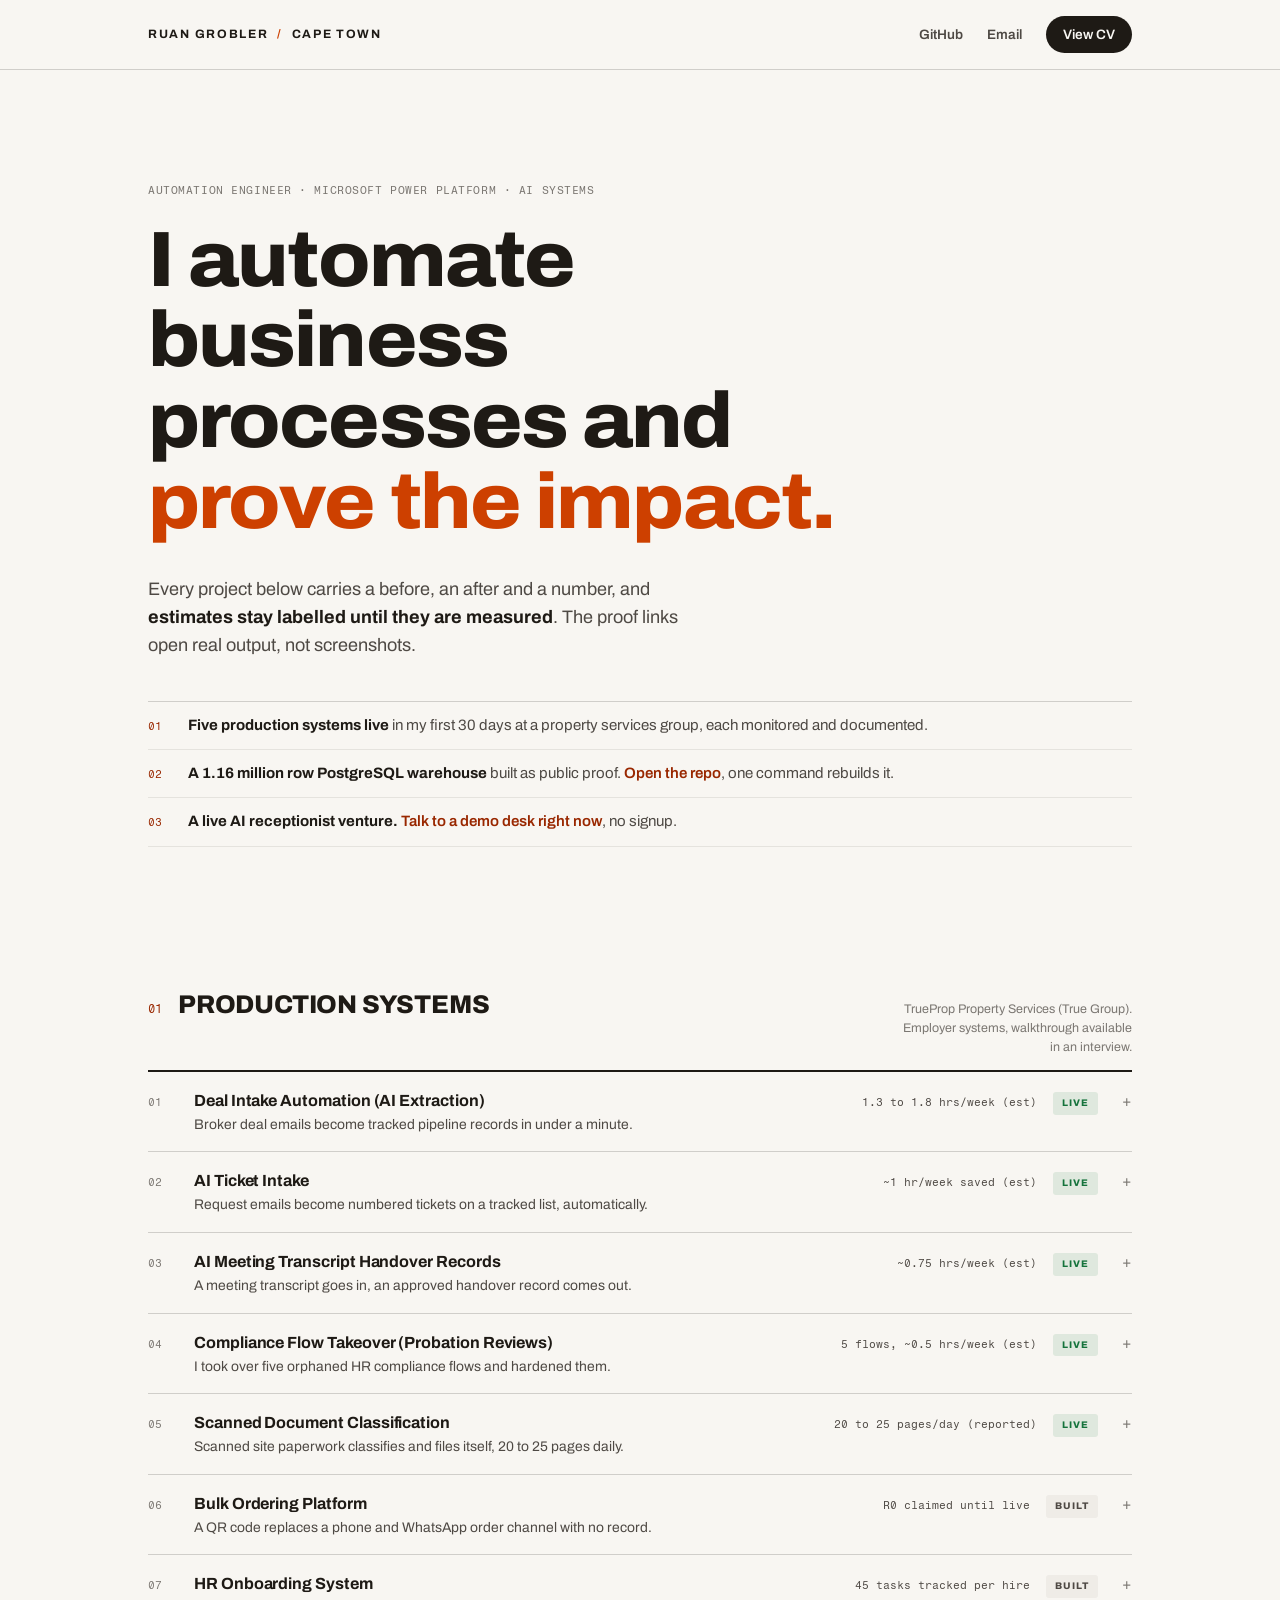
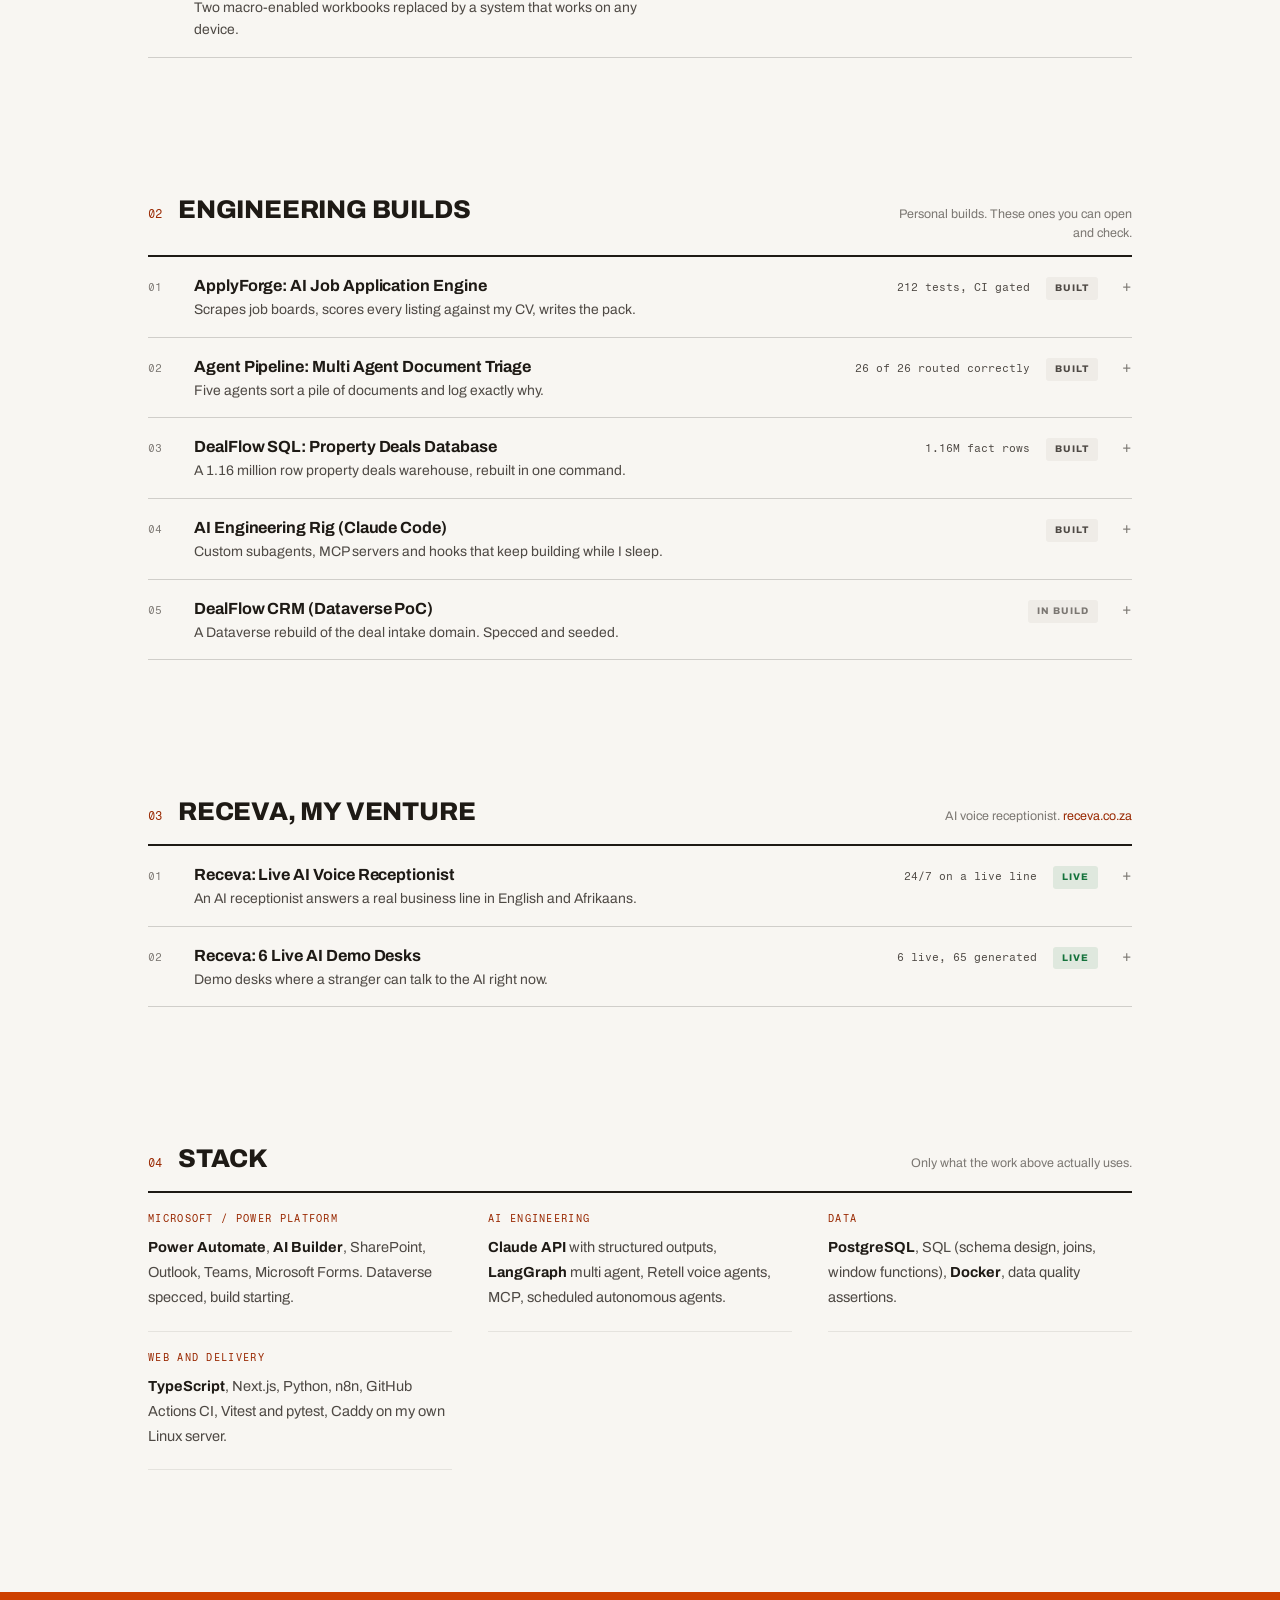
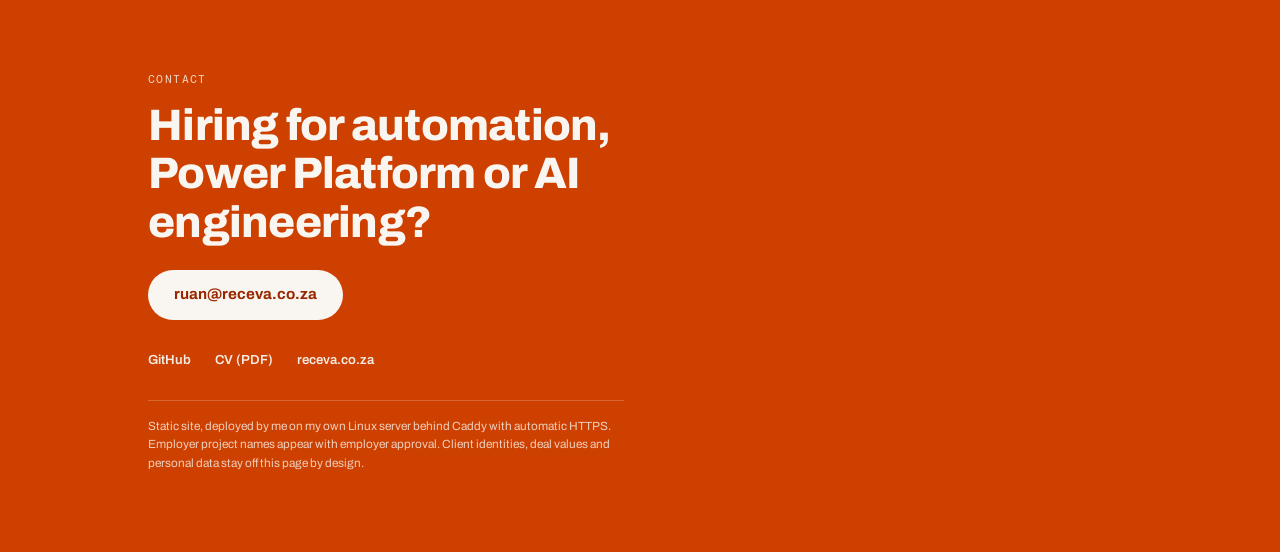
==== index.html @ 3bc12b7e "Portfolio site: move from Hetzner to GitHub Pages (identical live files) Co-Authored-By: Claude Opus" ====
<!doctype html>
<html lang="en">
<head>
<meta charset="utf-8">
<meta name="viewport" content="width=device-width, initial-scale=1">
<title>Ruan Grobler. Automation Engineer, Cape Town.</title>
<meta name="description" content="Ruan Grobler, automation engineer in Cape Town. Five production systems live in 30 days at a property services group, a 1.16 million row PostgreSQL warehouse, and a live AI receptionist venture. Every project with a before, an after and a number.">
<meta property="og:title" content="Ruan Grobler. I automate business processes and prove the impact.">
<meta property="og:description" content="Five production systems live in 30 days on the Microsoft stack, engineering builds with openable proof, and a live AI receptionist venture. Every project with a before, an after and a number.">
<meta property="og:type" content="website">
<meta property="og:url" content="https://portfolio.receva.co.za/">
<!-- Absolute URL verified HTTP 200 at this host on 2026-07-31 before enabling.
     If the site ever moves, re-curl og.png at the new host BEFORE editing these. -->
<meta property="og:image" content="https://portfolio.receva.co.za/og.png">
<meta property="og:image:width" content="1200">
<meta property="og:image:height" content="630">
<meta property="og:image:alt" content="Ruan Grobler. Automation engineer, Cape Town.">
<meta name="twitter:card" content="summary_large_image">
<meta name="twitter:image" content="https://portfolio.receva.co.za/og.png">
<link rel="canonical" href="https://portfolio.receva.co.za/">
<link rel="icon" href="data:image/svg+xml,%3Csvg xmlns='http://www.w3.org/2000/svg' viewBox='0 0 64 64'%3E%3Crect width='64' height='64' rx='7' fill='%23f7f4ed'/%3E%3Ctext x='32' y='47' font-size='42' font-family='Helvetica,Arial,sans-serif' font-weight='bold' fill='%23c2410c' text-anchor='middle'%3ER%3C/text%3E%3C/svg%3E">
<link rel="preconnect" href="https://fonts.googleapis.com">
<link rel="preconnect" href="https://fonts.gstatic.com" crossorigin>
<link href="https://fonts.googleapis.com/css2?family=Archivo:wdth,wght@75..125,400..900&family=Fragment+Mono&display=swap" rel="stylesheet">
<style>
  :root{
    --paper:      oklch(97.4% 0.006 85);
    --paper-sunk: oklch(94.4% 0.008 82);
    --ink:        oklch(22% 0.011 65);
    --ink-2:      oklch(41% 0.011 68);
    --ink-3:      oklch(57% 0.009 72);
    --rule:       oklch(22% 0.011 65 / .18);
    --rule-soft:  oklch(22% 0.011 65 / .085);
    --accent:     oklch(57% 0.19 41);
    --accent-ink: oklch(45% 0.16 41);
    --accent-wash:oklch(57% 0.19 41 / .075);
    --live:       oklch(49% 0.12 152);
    --live-wash:  oklch(49% 0.12 152 / .11);
    --sans:'Archivo',-apple-system,'Helvetica Neue',Arial,sans-serif;
    --mono:'Fragment Mono',ui-monospace,'SF Mono',Menlo,monospace;
    --max:1080px;
  }
  *{box-sizing:border-box;margin:0;padding:0}
  html{-webkit-text-size-adjust:100%}
  body{
    background:var(--paper);color:var(--ink);font-family:var(--sans);
    font-size:16px;line-height:1.55;font-variant-numeric:tabular-nums;
    -webkit-font-smoothing:antialiased;overflow-x:hidden;
  }
  ::selection{background:var(--accent);color:var(--paper)}
  a{color:var(--accent-ink);text-decoration:none}
  a:hover{text-decoration:underline;text-underline-offset:3px;text-decoration-thickness:1px}
  :focus-visible{outline:2px solid var(--accent);outline-offset:3px;border-radius:2px}
  .wrap{max-width:var(--max);margin-inline:auto;padding-inline:clamp(20px,4.5vw,48px)}
  .mono{font-family:var(--mono);font-size:.71rem;letter-spacing:.05em}
  .skip{position:absolute;left:-9999px}
  .skip:focus{left:12px;top:12px;background:var(--ink);color:var(--paper);padding:10px 16px;border-radius:4px;z-index:99}

  header{border-bottom:1px solid var(--rule)}
  .head{display:flex;align-items:center;justify-content:space-between;gap:16px;padding-block:16px;flex-wrap:wrap}
  .sig{font-size:.76rem;font-weight:700;letter-spacing:.14em;text-transform:uppercase}
  .sig i{font-style:normal;color:var(--accent);padding-inline:5px}
  nav{display:flex;gap:clamp(12px,2.6vw,24px);align-items:center}
  nav a{font-size:.85rem;font-weight:600;color:var(--ink-2)}
  nav a.btn{
    background:var(--ink);color:var(--paper);padding:8px 17px;border-radius:100px;
    transition:background .18s cubic-bezier(.22,1,.36,1);
  }
  nav a.btn:hover{background:var(--accent-ink);text-decoration:none}

  .hero{padding-block:clamp(52px,9vw,112px) clamp(38px,6vw,72px)}
  .hero .eyebrow{color:var(--ink-3);margin-bottom:20px}
  h1{
    font-size:clamp(2.35rem,7vw,4.9rem);font-weight:800;line-height:1.03;
    letter-spacing:-.024em;font-variation-settings:'wdth' 106;max-width:15ch;
  }
  h1 span{color:var(--accent)}
  .lede{margin-top:clamp(20px,2.8vw,32px);max-width:54ch;font-size:clamp(1rem,1.5vw,1.13rem);color:var(--ink-2)}
  .lede b{color:var(--ink);font-weight:700}

  .facts{margin-top:clamp(28px,4vw,42px);border-top:1px solid var(--rule)}
  .fact{
    display:grid;grid-template-columns:26px 1fr;gap:14px;align-items:baseline;
    padding-block:12px;border-bottom:1px solid var(--rule-soft);font-size:.94rem;color:var(--ink-2);
  }
  .fact .n{font-family:var(--mono);font-size:.7rem;color:var(--accent-ink)}
  .fact b{color:var(--ink)}
  .fact a{font-weight:600}

  section{padding-block:clamp(38px,5.5vw,66px)}
  .sechead{display:flex;align-items:baseline;gap:16px;flex-wrap:wrap;padding-bottom:12px;border-bottom:2px solid var(--ink)}
  .sechead .num{font-family:var(--mono);font-size:.76rem;color:var(--accent-ink)}
  .sechead h2{font-size:clamp(1.15rem,2.4vw,1.6rem);font-weight:800;letter-spacing:-.008em;text-transform:uppercase}
  .sechead .note{margin-left:auto;font-size:.78rem;color:var(--ink-3);text-align:right;max-width:34ch}

  details.row{border-bottom:1px solid var(--rule)}
  details.row > summary{
    list-style:none;cursor:pointer;display:grid;align-items:baseline;gap:4px 16px;
    grid-template-columns:30px minmax(0,1fr) auto auto 18px;padding-block:16px;
    transition:background .15s ease-out;
  }
  details.row > summary::-webkit-details-marker{display:none}
  details.row > summary:hover{background:var(--accent-wash)}
  .idx{font-family:var(--mono);font-size:.7rem;color:var(--ink-3)}
  .ttl{min-width:0}
  .ttl h3{font-size:1.01rem;font-weight:700;letter-spacing:-.004em}
  .ttl .line{display:block;font-size:.87rem;color:var(--ink-2);margin-top:1px;max-width:60ch}
  .metric{font-family:var(--mono);font-size:.71rem;color:var(--ink-2);text-align:right;white-space:nowrap}
  .tag{font-size:.6rem;font-weight:800;letter-spacing:.11em;text-transform:uppercase;padding:4px 9px;border-radius:3px;white-space:nowrap;justify-self:end}
  .tag.live{color:var(--live);background:var(--live-wash)}
  .tag.built{color:var(--ink-2);background:var(--paper-sunk)}
  .tag.kit{color:var(--ink-3);background:var(--paper-sunk)}
  .chev{justify-self:end;color:var(--ink-3);font-size:.95rem;line-height:1;transition:transform .22s cubic-bezier(.22,1,.36,1)}
  details.row[open] .chev{transform:rotate(45deg)}

  .drawer{display:grid;grid-template-rows:0fr;transition:grid-template-rows .3s cubic-bezier(.22,1,.36,1)}
  details.row[open] .drawer{grid-template-rows:1fr}
  .drawer > div{overflow:hidden}
  .detail{
    display:grid;gap:20px clamp(20px,3vw,36px);
    grid-template-columns:repeat(auto-fit,minmax(220px,1fr));
    padding:4px 0 24px 46px;max-width:900px;
  }
  .cell .k{font-family:var(--mono);font-size:.61rem;letter-spacing:.13em;text-transform:uppercase;color:var(--accent-ink);margin-bottom:6px}
  .cell p{font-size:.89rem;color:var(--ink-2);max-width:48ch}
  .cell ul{list-style:none}
  .cell li{font-size:.89rem;padding-block:2px}
  .cell li a{font-weight:600}
  .chips{display:flex;flex-wrap:wrap;gap:5px;margin-top:9px}
  .chips span{font-family:var(--mono);font-size:.645rem;color:var(--ink-2);border:1px solid var(--rule);border-radius:3px;padding:3px 7px}

  @media (max-width:660px){
    details.row > summary{grid-template-columns:24px minmax(0,1fr) 18px}
    .metric,summary .tag{display:none}
    .detail{padding-left:0}
    .sechead .note{margin-left:0;text-align:left}
  }

  .stack{display:grid;gap:0 clamp(20px,3vw,36px);grid-template-columns:repeat(auto-fit,minmax(228px,1fr))}
  .stack > div{padding:18px 0 20px;border-bottom:1px solid var(--rule-soft)}
  .stack .k{font-family:var(--mono);font-size:.63rem;letter-spacing:.13em;text-transform:uppercase;color:var(--accent-ink);margin-bottom:9px}
  .stack p{font-size:.91rem;color:var(--ink-2);line-height:1.72}
  .stack b{color:var(--ink);font-weight:700}

  footer{margin-top:clamp(28px,4.5vw,56px);background:var(--accent);color:oklch(97.5% 0.008 85)}
  .foot{padding-block:clamp(42px,6.5vw,80px)}
  .foot .k{font-family:var(--mono);font-size:.67rem;letter-spacing:.13em;text-transform:uppercase;opacity:.82;margin-bottom:12px}
  .foot h2{font-size:clamp(1.6rem,4.2vw,2.75rem);font-weight:800;letter-spacing:-.017em;line-height:1.1;max-width:21ch}
  .foot .mail{display:inline-block;margin-top:24px;background:oklch(97.5% 0.008 85);color:var(--accent-ink);font-weight:700;padding:13px 26px;border-radius:100px;font-size:.95rem}
  .foot .mail:hover{text-decoration:none;filter:brightness(1.04)}
  .footlinks{display:flex;flex-wrap:wrap;gap:8px 24px;margin-top:30px;font-size:.82rem}
  .footlinks a{color:inherit;font-weight:600;opacity:.94}
  .colophon{border-top:1px solid oklch(100% 0 0/.26);margin-top:30px;padding-top:16px;font-size:.74rem;opacity:.78;max-width:68ch}

  @media (prefers-reduced-motion:reduce){*{transition:none!important;animation:none!important}}
</style>
</head>
<body>
<a class="skip" href="#work">Skip to the work</a>

<header>
  <div class="wrap head">
    <div class="sig">Ruan Grobler <i>/</i> Cape Town</div>
    <nav>
      <a href="https://github.com/ruan-grobler" target="_blank" rel="noopener noreferrer">GitHub</a>
      <a href="mailto:ruan@receva.co.za">Email</a>
      <a class="btn" id="cvlink" href="Ruan-Grobler-CV-web.pdf" target="_blank" rel="noopener">View CV</a>
    </nav>
  </div>
</header>

<main>
  <div class="wrap hero">
    <p class="eyebrow mono">AUTOMATION ENGINEER &middot; MICROSOFT POWER PLATFORM &middot; AI SYSTEMS</p>
    <h1>I automate business processes and <span>prove the impact.</span></h1>
    <p class="lede">
      Every project below carries a before, an after and a number, and
      <b>estimates stay labelled until they are measured</b>. The proof links open
      real output, not screenshots.
    </p>
    <div class="facts">
      <div class="fact"><span class="n">01</span><span><b>Five production systems live</b> in my first 30 days at a property services group, each monitored and documented.</span></div>
      <div class="fact"><span class="n">02</span><span><b>A 1.16 million row PostgreSQL warehouse</b> built as public proof. <a href="https://github.com/ruan-grobler/dealflow-sql" target="_blank" rel="noopener noreferrer">Open the repo</a>, one command rebuilds it.</span></div>
      <div class="fact"><span class="n">03</span><span><b>A live AI receptionist venture.</b> <a href="https://receva.co.za/demos/table-bay-accounting.html" target="_blank" rel="noopener noreferrer">Talk to a demo desk right now</a>, no signup.</span></div>
    </div>
  </div>

  <div class="wrap" id="work">
    <section aria-labelledby="h-prod">
      <div class="sechead">
        <span class="num">01</span>
        <h2 id="h-prod">Production systems</h2>
        <span class="note">TrueProp Property Services (True Group). Employer systems, walkthrough available in an interview.</span>
      </div>
      <div id="rows-TrueProp"><details class="row"><summary><span class="idx">01</span><div class="ttl"><h3>Deal Intake Automation (AI Extraction)</h3><span class="line">Broker deal emails become tracked pipeline records in under a minute.</span></div><span class="metric">1.3 to 1.8 hrs/week (est)</span><span class="tag live">Live</span><span class="chev">+</span></summary><div class="drawer"><div><div class="detail"><div class="cell"><div class="k">The problem</div><p>Every broker deal email meant about twenty minutes of reading, retyping and filing by hand. The record was only as good as the typist.</p></div><div class="cell"><div class="k">What I built</div><p>I built a Power Automate flow that uses AI extraction to pull the deal fields out of free text email. It creates the record, files the attachments, and blocks duplicates on a unique key.</p><div class="chips"><span>Power Automate</span><span>AI Builder</span><span>SharePoint</span><span>Outlook shared mailbox</span></div></div><div class="cell"><div class="k">Proof</div><p>Employer system, so no public link. I can walk through the live flow and its reconciliation report in an interview.</p></div></div></div></div></details><details class="row"><summary><span class="idx">02</span><div class="ttl"><h3>AI Ticket Intake</h3><span class="line">Request emails become numbered tickets on a tracked list, automatically.</span></div><span class="metric">~1 hr/week saved (est)</span><span class="tag live">Live</span><span class="chev">+</span></summary><div class="drawer"><div><div class="detail"><div class="cell"><div class="k">The problem</div><p>Maintenance and support requests came in as free text emails. No reference number, no queue, and no way to see what was still outstanding.</p></div><div class="cell"><div class="k">What I built</div><p>I built a flow where AI classifies the mail into structured fields, writes a numbered ticket with an audit trail, and auto replies to the requester with the number and a correction path.</p><div class="chips"><span>Power Automate</span><span>AI Builder</span><span>SharePoint</span><span>Outlook</span></div></div><div class="cell"><div class="k">Proof</div><p>Employer system. In an interview I can send a test mail and show it become a numbered ticket live.</p></div></div></div></div></details><details class="row"><summary><span class="idx">03</span><div class="ttl"><h3>AI Meeting Transcript Handover Records</h3><span class="line">A meeting transcript goes in, an approved handover record comes out.</span></div><span class="metric">~0.75 hrs/week (est)</span><span class="tag live">Live</span><span class="chev">+</span></summary><div class="drawer"><div><div class="detail"><div class="cell"><div class="k">The problem</div><p>Handover detail sat inside meeting recordings. Turning a transcript into a written, searchable record was a manual write up every single time.</p></div><div class="cell"><div class="k">What I built</div><p>I built it to the operations stakeholder&#x27;s spec. AI drafts a structured handover record from the transcript, a human approves or edits it, and that approval automatically creates the maintenance entry.</p><div class="chips"><span>Power Automate</span><span>AI Builder</span><span>SharePoint</span><span>Teams</span></div></div><div class="cell"><div class="k">Proof</div><p>Employer system. I can walk the full loop live, transcript to approved record to maintenance entry, in an interview.</p></div></div></div></div></details><details class="row"><summary><span class="idx">04</span><div class="ttl"><h3>Compliance Flow Takeover (Probation Reviews)</h3><span class="line">I took over five orphaned HR compliance flows and hardened them.</span></div><span class="metric">5 flows, ~0.5 hrs/week (est)</span><span class="tag live">Live</span><span class="chev">+</span></summary><div class="drawer"><div><div class="detail"><div class="cell"><div class="k">The problem</div><p>I inherited five scheduled HR probation review flows. No monitoring, no runbook, and nobody but the original author could maintain them.</p></div><div class="cell"><div class="k">What I built</div><p>I took ownership, rebuilt the connections, and tested all five end to end against real review dates. Then I added failure alerting and wrote a runbook covering triggers, schedule and recovery.</p><div class="chips"><span>Power Automate</span><span>SharePoint</span><span>Outlook</span></div></div><div class="cell"><div class="k">Proof</div><p>Employer system. The runbook exists, and I can walk through all five schedules and their failure alerting.</p></div></div></div></div></details><details class="row"><summary><span class="idx">05</span><div class="ttl"><h3>Scanned Document Classification</h3><span class="line">Scanned site paperwork classifies and files itself, 20 to 25 pages daily.</span></div><span class="metric">20 to 25 pages/day (reported)</span><span class="tag live">Live</span><span class="chev">+</span></summary><div class="drawer"><div><div class="detail"><div class="cell"><div class="k">The problem</div><p>Scanned site paperwork, mostly daily cashups and supplier invoices, was read, sorted and filed by hand at the branch.</p></div><div class="cell"><div class="k">What I built</div><p>I took ownership of the scanning pipeline and rebuilt it. AI Builder OCR reads each scan, classifies it into one of eight categories, and files it into the right shared library with a logged trail.</p><div class="chips"><span>Power Automate</span><span>AI Builder OCR</span><span>SharePoint</span><span>Scanner mailbox</span></div></div><div class="cell"><div class="k">Proof</div><p>Employer system. I can walk through the live pipeline, its filing log, and the written rollout plan for the second site.</p></div></div></div></div></details><details class="row"><summary><span class="idx">06</span><div class="ttl"><h3>Bulk Ordering Platform</h3><span class="line">A QR code replaces a phone and WhatsApp order channel with no record.</span></div><span class="metric">R0 claimed until live</span><span class="tag built">Built</span><span class="chev">+</span></summary><div class="drawer"><div><div class="detail"><div class="cell"><div class="k">The problem</div><p>Bulk buyers ordered by phone, WhatsApp and walk in. Missed messages meant lost orders, and no order was recorded anywhere at all.</p></div><div class="cell"><div class="k">What I built</div><p>I built it end to end in three days. One link or QR code to order, an instant reference number, a mobile approval step for the branch manager, then an automatic confirmation and a prep sheet.</p><div class="chips"><span>Power Automate</span><span>Microsoft Forms</span><span>SharePoint</span><span>Outlook</span></div></div><div class="cell"><div class="k">Proof</div><p>Employer system, still in business walkthrough, so I claim no value yet. I can demo a test order end to end.</p></div></div></div></div></details><details class="row"><summary><span class="idx">07</span><div class="ttl"><h3>HR Onboarding System</h3><span class="line">Two macro-enabled workbooks replaced by a system that works on any device.</span></div><span class="metric">45 tasks tracked per hire</span><span class="tag built">Built</span><span class="chev">+</span></summary><div class="drawer"><div><div class="detail"><div class="cell"><div class="k">The problem</div><p>New hire onboarding ran on two macro-enabled Excel workbooks. Desktop only, one person in the file at a time, and no view across employees.</p></div><div class="cell"><div class="k">What I built</div><p>I audited the live process and wrote down four failure modes before building anything. Then I replaced both workbooks with a web system: a 45 task workflow per hire, a cross employee dashboard, automated task and probation emails, and CSV export.</p><div class="chips"><span>Node.js</span><span>Express</span><span>SQLite</span><span>Scheduled jobs</span><span>CSV export</span></div></div><div class="cell"><div class="k">Proof</div><p>Employer system, in business demo, so I claim no hours saved yet. I can walk the workflow, the dashboard and a test mode email run in an interview.</p></div></div></div></div></details></div><!--/rows-TrueProp-->
    </section>

    <section aria-labelledby="h-eng">
      <div class="sechead">
        <span class="num">02</span>
        <h2 id="h-eng">Engineering builds</h2>
        <span class="note">Personal builds. These ones you can open and check.</span>
      </div>
      <div id="rows-Personal"><details class="row"><summary><span class="idx">01</span><div class="ttl"><h3>ApplyForge: AI Job Application Engine</h3><span class="line">Scrapes job boards, scores every listing against my CV, writes the pack.</span></div><span class="metric">212 tests, CI gated</span><span class="tag built">Built</span><span class="chev">+</span></summary><div class="drawer"><div><div class="detail"><div class="cell"><div class="k">The problem</div><p>Applying by hand meant reading every spec and rewriting my CV and cover letter each time. Hours per application, and the scoring had no tests.</p></div><div class="cell"><div class="k">What I built</div><p>I built it in Next.js with structured Claude outputs, so every score is comparable. It ships in a multi stage Docker image, with 212 unit tests and a GitHub Actions pipeline gating typecheck, lint, tests and build.</p><div class="chips"><span>Next.js 16</span><span>TypeScript</span><span>React</span><span>Claude API</span><span>Docker</span><span>Vitest</span><span>GitHub Actions</span><span>ESLint</span></div></div><div class="cell"><div class="k">Proof</div><ul><li><a href="proof/applyforge.html" target="_blank" rel="noopener noreferrer">See the real scoring output, all 21 listings</a></li><li><a href="proof/applyforge-quality.html" target="_blank" rel="noopener noreferrer">The CI gates and their real output</a></li></ul><p>Proof pages show real scoring output for all 21 listings, plus the gates run locally with their real exit codes.</p></div></div></div></div></details><details class="row"><summary><span class="idx">02</span><div class="ttl"><h3>Agent Pipeline: Multi Agent Document Triage</h3><span class="line">Five agents sort a pile of documents and log exactly why.</span></div><span class="metric">26 of 26 routed correctly</span><span class="tag built">Built</span><span class="chev">+</span></summary><div class="drawer"><div><div class="detail"><div class="cell"><div class="k">The problem</div><p>Agentic AI is easy to claim on a CV and hard to prove. Job specs ask for LangGraph and I had nothing runnable to point at.</p></div><div class="cell"><div class="k">What I built</div><p>I built a LangGraph state graph: four specialist agents (classifier, extractor, validator, router) under a supervisor that owns retry, escalation and degradation. Two agents call the model, two are pure Python rules.</p><div class="chips"><span>Python</span><span>LangGraph</span><span>Claude API</span><span>JSON Schema</span><span>pytest</span></div></div><div class="cell"><div class="k">Proof</div><ul><li><a href="proof/agent-pipeline.html" target="_blank" rel="noopener noreferrer">See all 26 documents, four runs and the raw audit trail</a></li></ul><p>The proof page comes straight from the run files. All 26 documents are synthetic, so accuracy is on data of that shape.</p></div></div></div></div></details><details class="row"><summary><span class="idx">03</span><div class="ttl"><h3>DealFlow SQL: Property Deals Database</h3><span class="line">A 1.16 million row property deals warehouse, rebuilt in one command.</span></div><span class="metric">1.16M fact rows</span><span class="tag built">Built</span><span class="chev">+</span></summary><div class="drawer"><div><div class="detail"><div class="cell"><div class="k">The problem</div><p>The source system keeps a status column and no history. Nobody can answer what fraction of deals reach offer, because yesterday&#x27;s status was overwritten today.</p></div><div class="cell"><div class="k">What I built</div><p>I built a star schema warehouse on PostgreSQL: two Type 2 slowly changing dimensions so history reports as it was, 84 monthly partitions on the event fact, 51 data quality assertions, and six measured performance case studies.</p><div class="chips"><span>PostgreSQL</span><span>SQL</span><span>Docker</span><span>Python</span></div></div><div class="cell"><div class="k">Proof</div><ul><li><a href="proof/dealflow-sql.html" target="_blank" rel="noopener noreferrer">See the 10 queries and their real output</a></li><li><a href="https://github.com/ruan-grobler/dealflow-sql" target="_blank" rel="noopener noreferrer">Source on GitHub</a></li></ul><p>Public repo. One command rebuilds the whole warehouse, and every query output, plan and buffer count is committed, so the numbers can be checked.</p></div></div></div></div></details><details class="row"><summary><span class="idx">04</span><div class="ttl"><h3>AI Engineering Rig (Claude Code)</h3><span class="line">Custom subagents, MCP servers and hooks that keep building while I sleep.</span></div><span class="metric"></span><span class="tag built">Built</span><span class="chev">+</span></summary><div class="drawer"><div><div class="detail"><div class="cell"><div class="k">The problem</div><p>One person working sequentially by hand. Build, then research, then monitor, then apply, one long thread at a time.</p></div><div class="cell"><div class="k">What I built</div><p>I built a rig of custom subagents, MCP servers, hooks and scheduled agents. Agents run research and verification in parallel, hooks enforce my standing rules, and independent agents check the work before it reaches me.</p><div class="chips"><span>Claude Code</span><span>Claude API</span><span>MCP</span><span>Python</span><span>TypeScript</span></div></div><div class="cell"><div class="k">Proof</div><p>Local setup, nothing to link. The proof pages on this site were generated by it, and the config and run logs are on disk.</p></div></div></div></div></details><details class="row"><summary><span class="idx">05</span><div class="ttl"><h3>DealFlow CRM (Dataverse PoC)</h3><span class="line">A Dataverse rebuild of the deal intake domain. Specced and seeded.</span></div><span class="metric"></span><span class="tag kit">In build</span><span class="chev">+</span></summary><div class="drawer"><div><div class="detail"><div class="cell"><div class="k">The problem</div><p>Dataverse is the platform depth most Power Platform people skip. They stop at lists and never learn tables, relationships, security roles or model driven apps.</p></div><div class="cell"><div class="k">What I built</div><p>I specced the build and seeded synthetic data: Broker, Property, Deal and Intake Log tables, an alternate key for dedupe, business rules, two security roles with column security, and a model driven app.</p><div class="chips"><span>Dataverse</span><span>Power Apps (model driven and canvas)</span><span>Power Automate</span></div></div><div class="cell"><div class="k">Proof</div><p>Nothing is built yet, so nothing to open and no value claimed. The spec, three runbooks and seed CSVs exist and can be shared.</p></div></div></div></div></details></div><!--/rows-Personal-->
    </section>

    <section aria-labelledby="h-rec">
      <div class="sechead">
        <span class="num">03</span>
        <h2 id="h-rec">Receva, my venture</h2>
        <span class="note">AI voice receptionist. <a href="https://receva.co.za" target="_blank" rel="noopener noreferrer">receva.co.za</a></span>
      </div>
      <div id="rows-Receva"><details class="row"><summary><span class="idx">01</span><div class="ttl"><h3>Receva: Live AI Voice Receptionist</h3><span class="line">An AI receptionist answers a real business line in English and Afrikaans.</span></div><span class="metric">24/7 on a live line</span><span class="tag live">Live</span><span class="chev">+</span></summary><div class="drawer"><div><div class="detail"><div class="cell"><div class="k">The problem</div><p>During the service rush, calls rang out unanswered. Bookings and takeaway orders were lost to a busy signal.</p></div><div class="cell"><div class="k">What I built</div><p>I built it on Retell and Twilio with an SA English and Afrikaans voice. It takes bookings and orders, n8n writes each one into Supabase over webhook, and the branch dashboard shows the day.</p><div class="chips"><span>Retell</span><span>Twilio</span><span>n8n</span><span>Supabase</span><span>ElevenLabs SA voice</span></div></div><div class="cell"><div class="k">Proof</div><ul><li><a href="https://receva.co.za" target="_blank" rel="noopener noreferrer">receva.co.za</a></li></ul><p>The pilot line belongs to a client, so the number stays private. Call recordings and transcripts can be walked through on request.</p></div></div></div></div></details><details class="row"><summary><span class="idx">02</span><div class="ttl"><h3>Receva: 6 Live AI Demo Desks</h3><span class="line">Demo desks where a stranger can talk to the AI right now.</span></div><span class="metric">6 live, 65 generated</span><span class="tag live">Live</span><span class="chev">+</span></summary><div class="drawer"><div><div class="detail"><div class="cell"><div class="k">The problem</div><p>Cold outreach had nothing interactive to show. Just a claim in an email and nothing for the prospect to click.</p></div><div class="cell"><div class="k">What I built</div><p>I generate a per prospect page from their public business detail, and the Claude API answers real caller questions live in that business&#x27;s voice. Six are deployed from a library of sixty five.</p><div class="chips"><span>Astro</span><span>Vercel</span><span>Claude API</span><span>TypeScript</span></div></div><div class="cell"><div class="k">Proof</div><ul><li><a href="https://receva.co.za/demos/table-bay-accounting.html" target="_blank" rel="noopener noreferrer">Try the live AI receptionist desk</a></li><li><a href="https://receva.co.za/demos/cape-chambers-law.html" target="_blank" rel="noopener noreferrer">Try the law desk</a></li><li><a href="https://receva.co.za/demos/brightbay-dental.html" target="_blank" rel="noopener noreferrer">Try the dental desk</a></li><li><a href="https://receva.co.za/demos/atlantic-talent-recruitment.html" target="_blank" rel="noopener noreferrer">Try the recruitment desk</a></li><li><a href="https://receva.co.za" target="_blank" rel="noopener noreferrer">receva.co.za</a></li></ul><p>Nothing is scripted. Ask the desk anything and the answer is generated live.</p></div></div></div></div></details></div><!--/rows-Receva-->
    </section>

    <section aria-labelledby="h-stack">
      <div class="sechead">
        <span class="num">04</span>
        <h2 id="h-stack">Stack</h2>
        <span class="note">Only what the work above actually uses.</span>
      </div>
      <div class="stack">
        <div>
          <div class="k">Microsoft / Power Platform</div>
          <p><b>Power Automate</b>, <b>AI Builder</b>, SharePoint, Outlook, Teams, Microsoft Forms. Dataverse specced, build starting.</p>
        </div>
        <div>
          <div class="k">AI engineering</div>
          <p><b>Claude API</b> with structured outputs, <b>LangGraph</b> multi agent, Retell voice agents, MCP, scheduled autonomous agents.</p>
        </div>
        <div>
          <div class="k">Data</div>
          <p><b>PostgreSQL</b>, SQL (schema design, joins, window functions), <b>Docker</b>, data quality assertions.</p>
        </div>
        <div>
          <div class="k">Web and delivery</div>
          <p><b>TypeScript</b>, Next.js, Python, n8n, GitHub Actions CI, Vitest and pytest, Caddy on my own Linux server.</p>
        </div>
      </div>
    </section>
  </div>
</main>

<footer>
  <div class="wrap foot">
    <div class="k">Contact</div>
    <h2>Hiring for automation, Power Platform or AI engineering?</h2>
    <a class="mail" href="mailto:ruan@receva.co.za">ruan@receva.co.za</a>
    <div class="footlinks">
      <a href="https://github.com/ruan-grobler" target="_blank" rel="noopener noreferrer">GitHub</a>
      <a href="Ruan-Grobler-CV-web.pdf" target="_blank" rel="noopener">CV (PDF)</a>
      <a href="https://receva.co.za" target="_blank" rel="noopener noreferrer">receva.co.za</a>
    </div>
    <p class="colophon">
      Static site, deployed by me on my own Linux server behind Caddy with automatic HTTPS.
      Employer project names appear with employer approval. Client identities, deal values
      and personal data stay off this page by design.
    </p>
  </div>
</footer>

<script>
(function () {
  'use strict';
  var TAGS = { live: ['live', 'Live'], built: ['built', 'Built'], kit: ['kit', 'In build'] };

  function el(t, c, x) {
    var n = document.createElement(t);
    if (c) n.className = c;
    if (x) n.textContent = x;
    return n;
  }
  function safeUrl(u) {
    if (typeof u !== 'string') return null;
    if (u.slice(0, 8) === 'https://' || u.slice(0, 6) === 'proof/') return u;
    return null;
  }
  function firstSentence(s, cap) {
    if (!s) return '';
    var m = String(s).match(/^[^.]+\./);
    var out = m ? m[0] : String(s);
    if (out.length > cap) out = out.slice(0, cap).replace(/\s+\S*$/, '') + '.';
    return out;
  }

  // Project rows are pre-rendered into this file by build-site.py. They are NOT
  // fetched at runtime: a crawler, a link-preview scraper or an AI fetcher only
  // reads the raw HTML, and a JavaScript-rendered list is invisible to all of
  // them. Run "python3 build-site.py" after editing projects.json.

  fetch('Ruan-Grobler-CV-web.pdf', { method: 'HEAD' })
    .then(function (r) {
      if (!r.ok) {
        var cv = document.getElementById('cvlink');
        cv.href = 'mailto:ruan@receva.co.za?subject=CV%20request';
        cv.textContent = 'Request CV';
      }
    })
    .catch(function () {});
})();
</script>
</body>
</html>
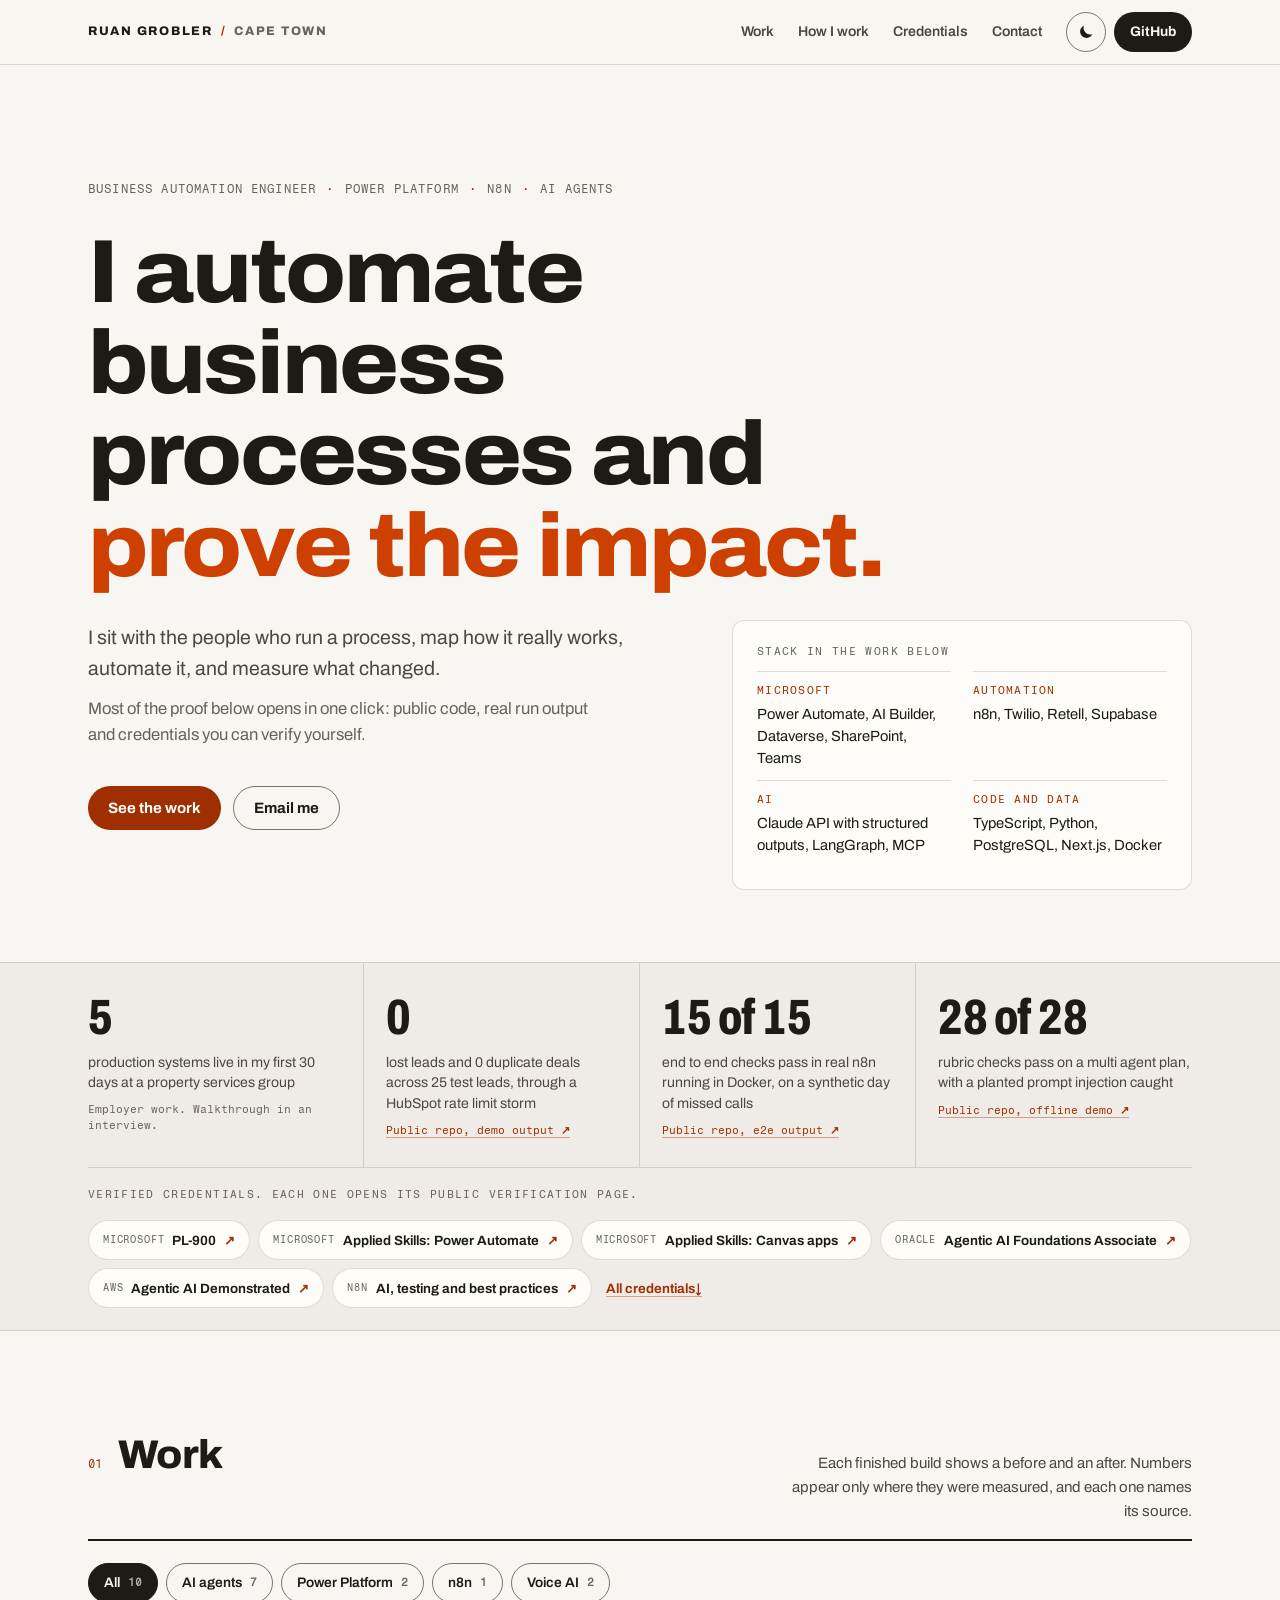
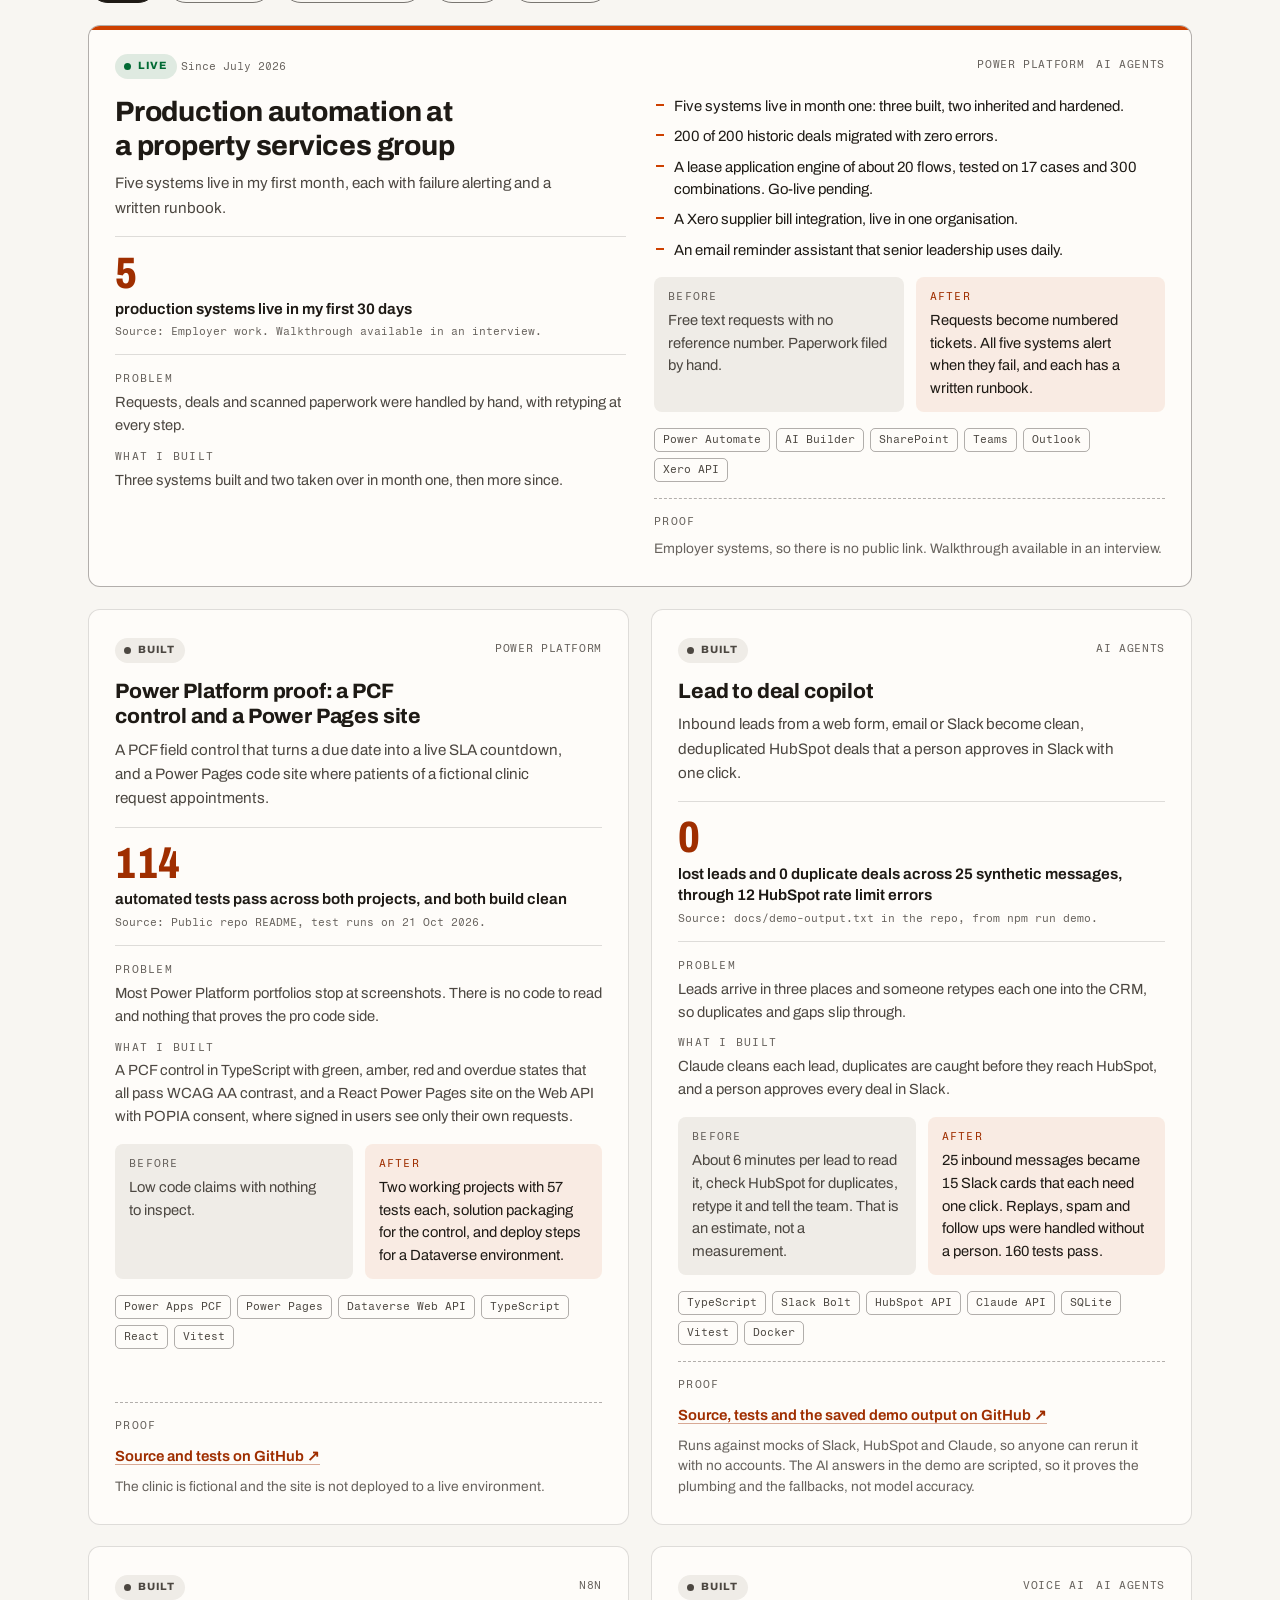
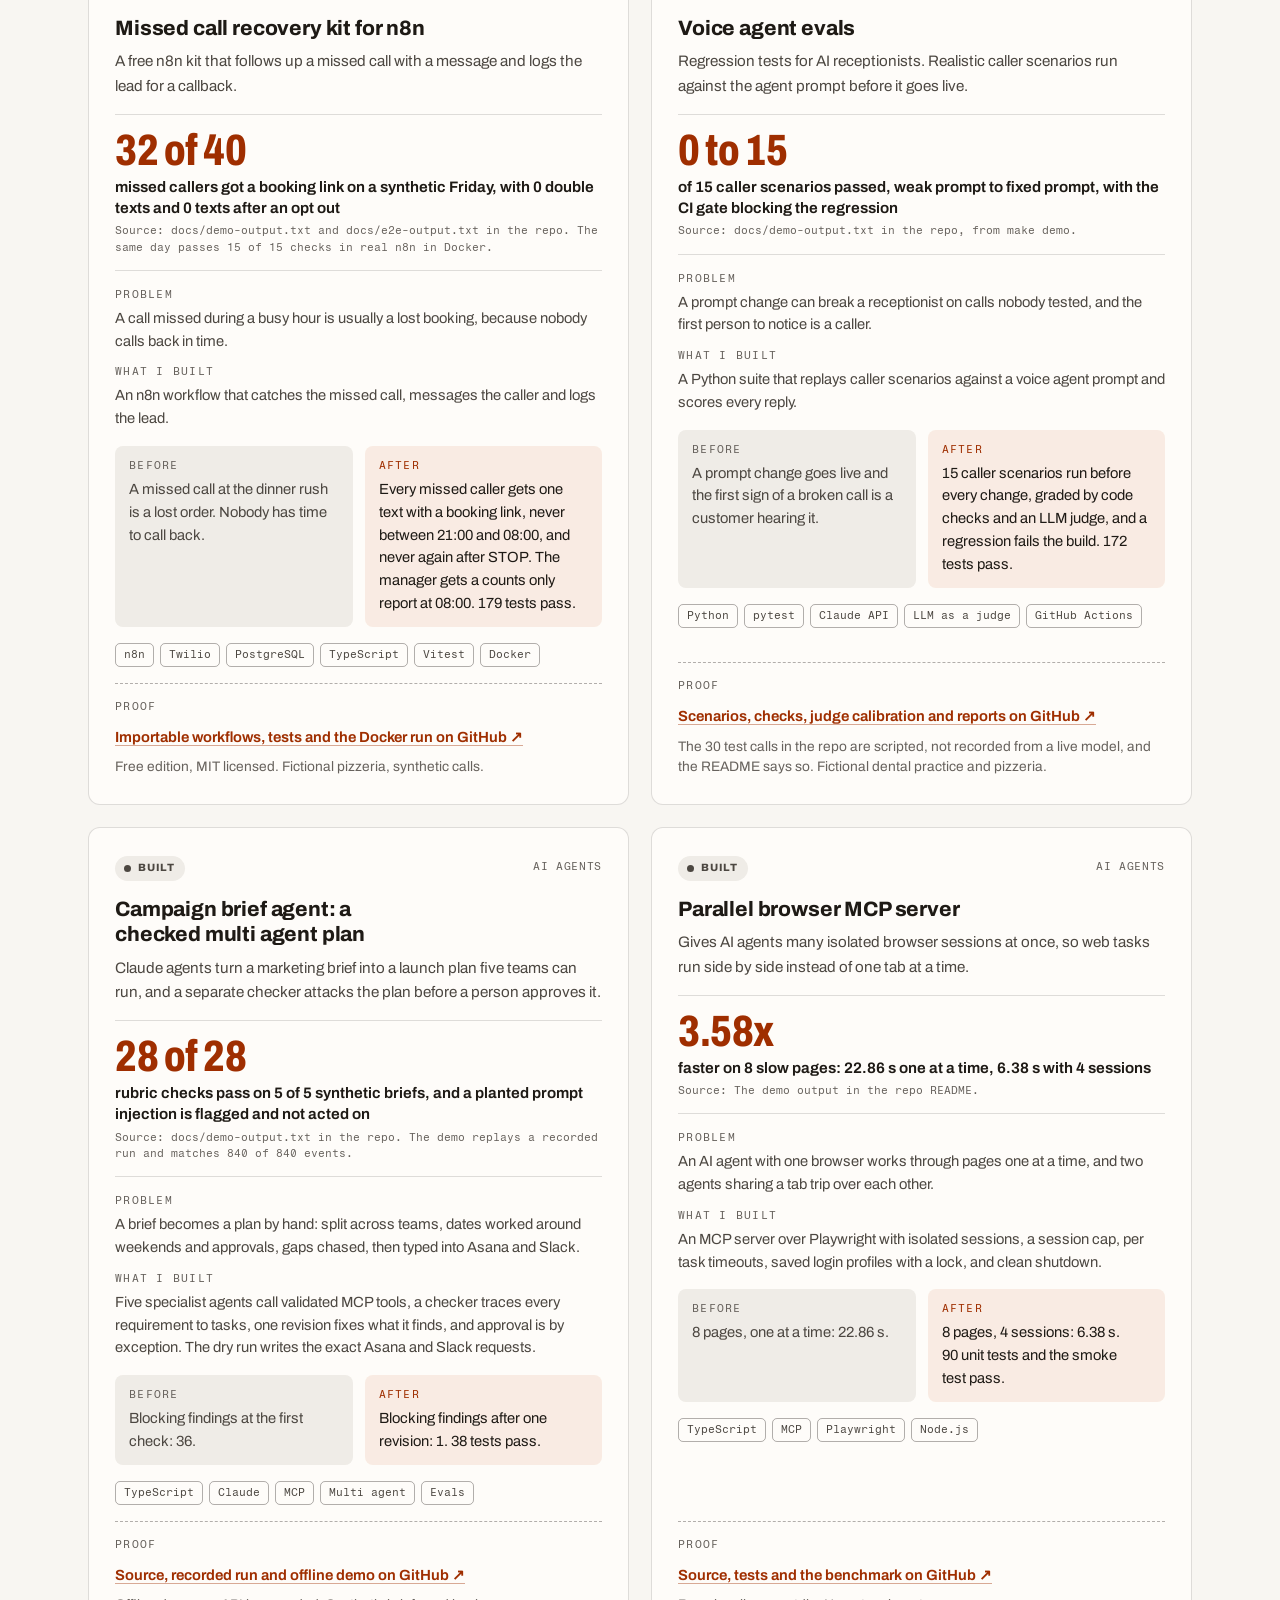
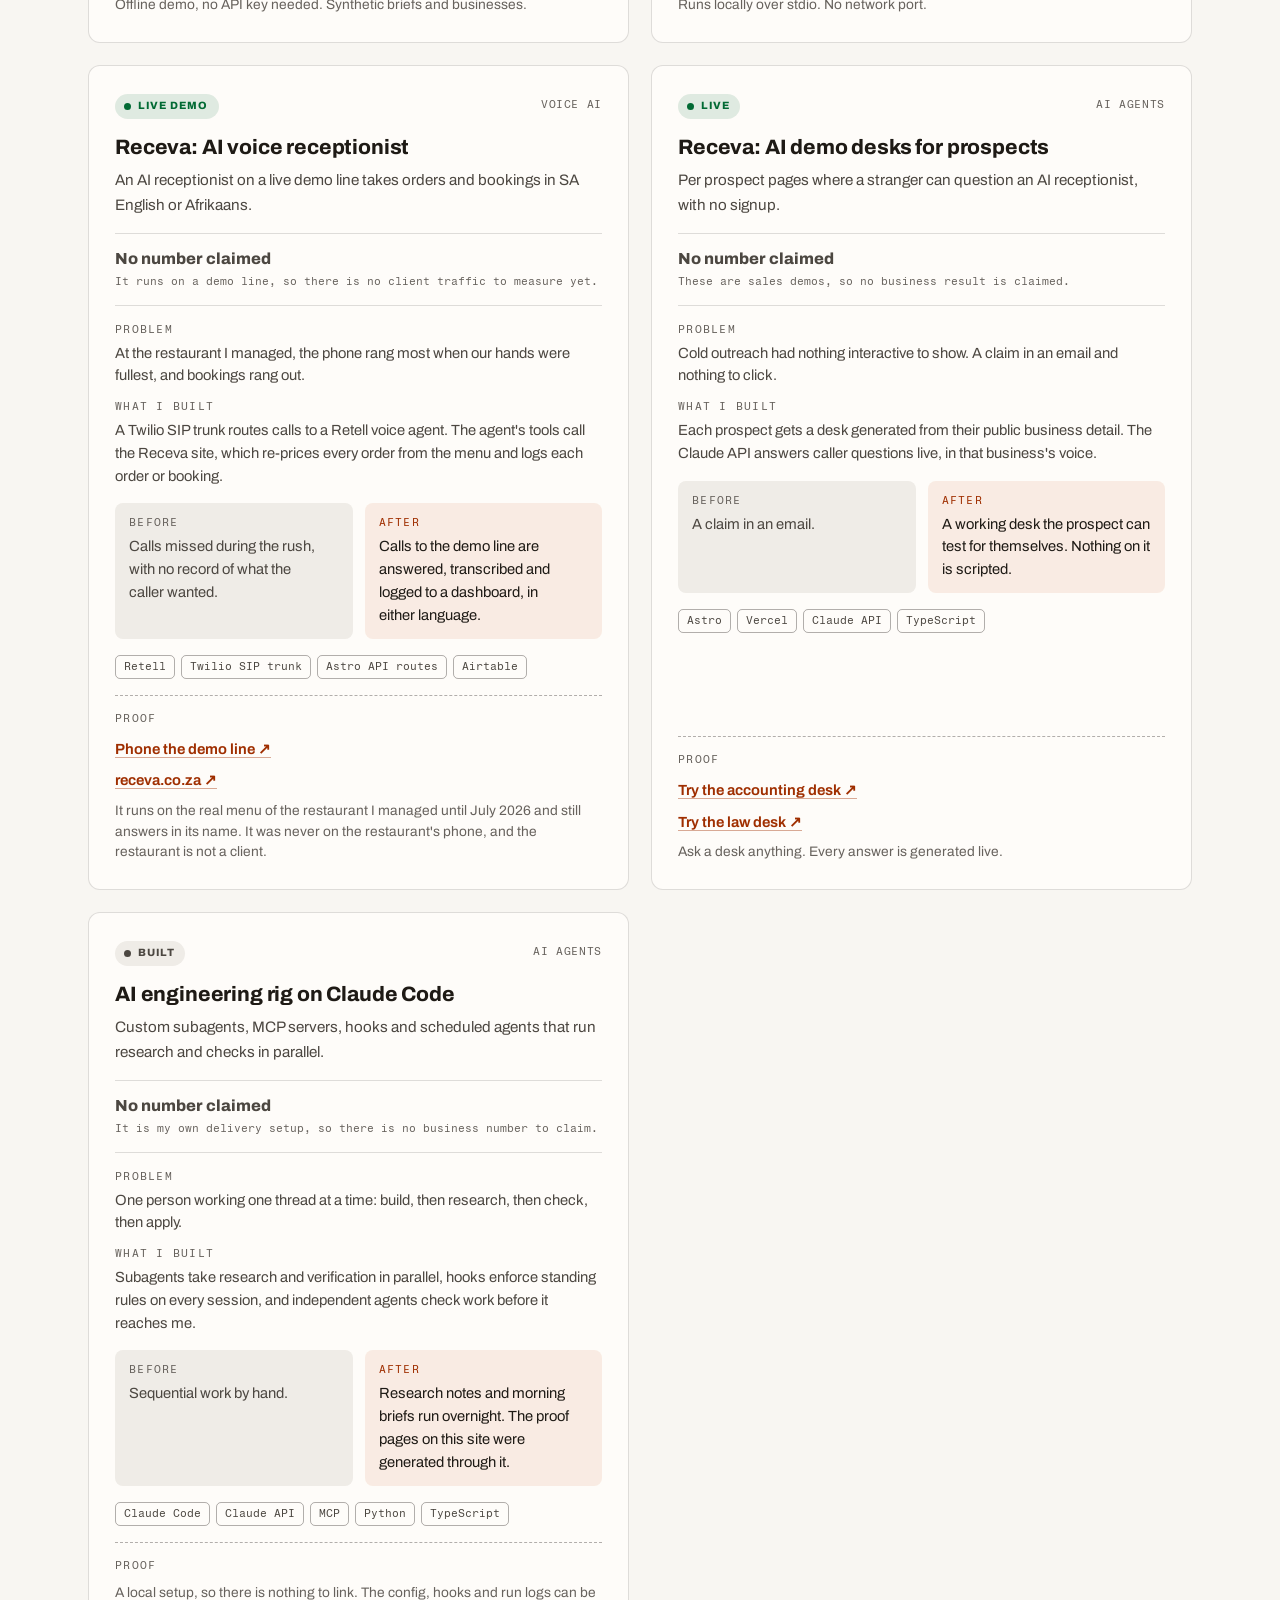
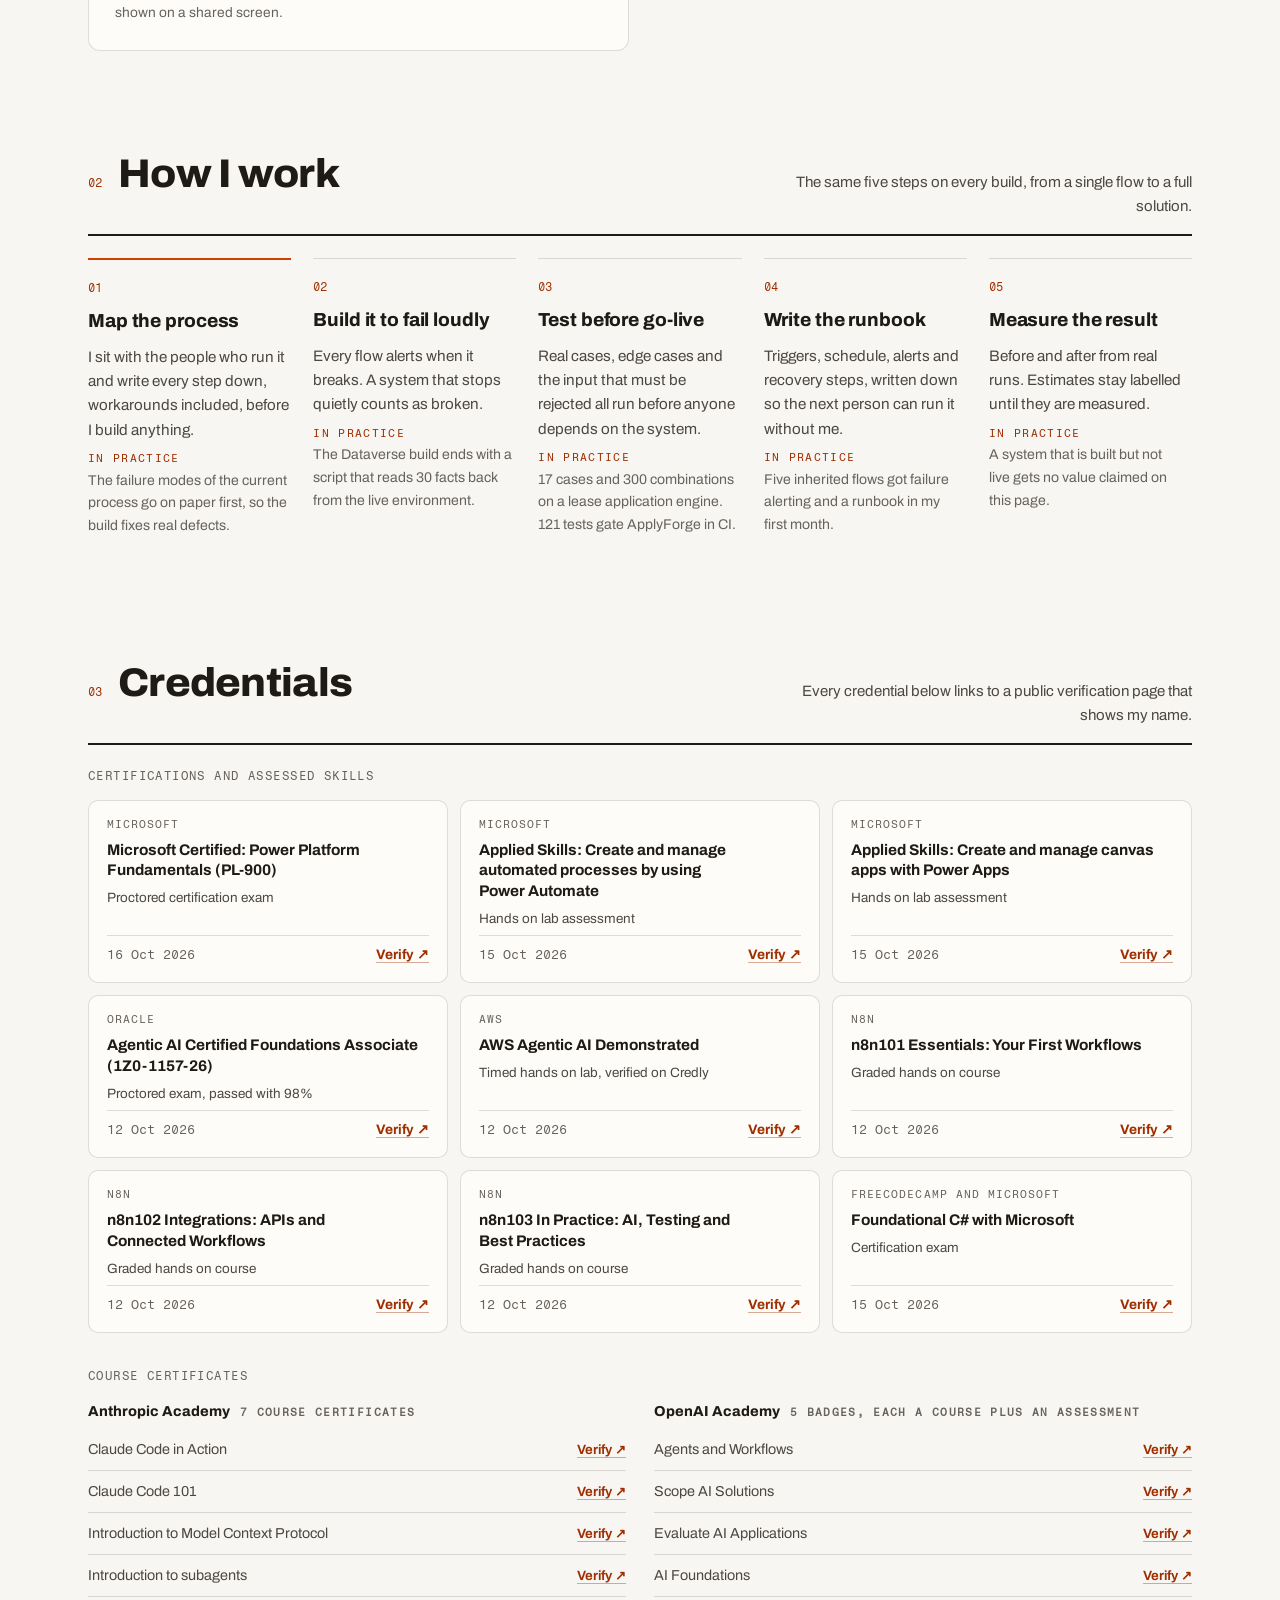
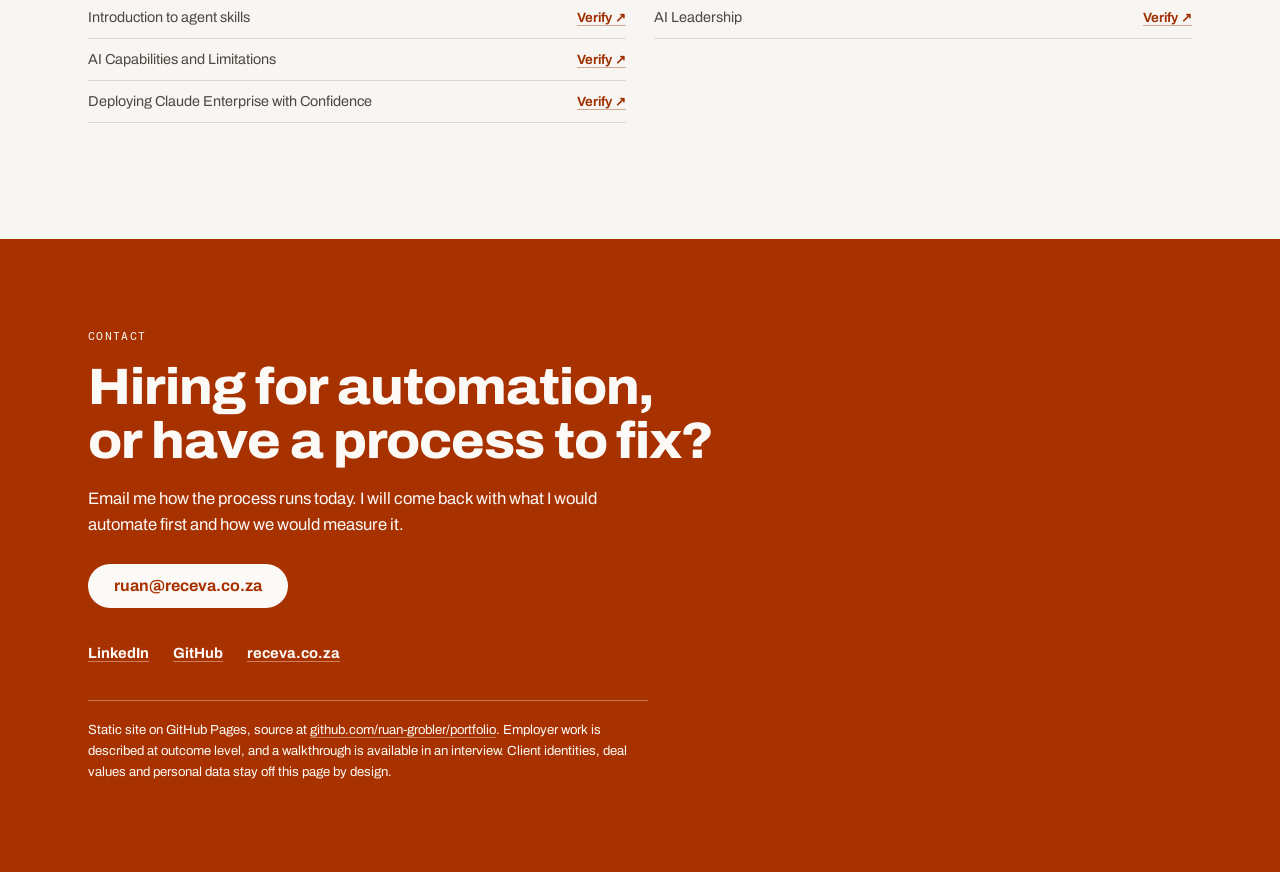
==== commit d19d2afb: "Portfolio v2" ====
--- a/index.html
+++ b/index.html
@@ -1,303 +1,195 @@
 <!doctype html>
-<html lang="en">
+<html lang="en-ZA">
 <head>
 <meta charset="utf-8">
 <meta name="viewport" content="width=device-width, initial-scale=1">
-<title>Ruan Grobler. Automation Engineer, Cape Town.</title>
-<meta name="description" content="Ruan Grobler, automation engineer in Cape Town. Five production systems live in 30 days at a property services group, a 1.16 million row PostgreSQL warehouse, and a live AI receptionist venture. Every project with a before, an after and a number.">
+<title>Ruan Grobler. Business automation engineer, Cape Town.</title>
+<meta name="description" content="I automate business processes and prove the impact. Five systems live in my first 30 days at a property services group, public code with real output, and verified credentials.">
+<meta name="color-scheme" content="light dark">
+<meta name="theme-color" media="(prefers-color-scheme: light)" content="#f8f6f2">
+<meta name="theme-color" media="(prefers-color-scheme: dark)" content="#13100c">
 <meta property="og:title" content="Ruan Grobler. I automate business processes and prove the impact.">
-<meta property="og:description" content="Five production systems live in 30 days on the Microsoft stack, engineering builds with openable proof, and a live AI receptionist venture. Every project with a before, an after and a number.">
+<meta property="og:description" content="Business automation engineer in Cape Town. Power Platform, n8n and AI agents, with public code, real run output and verified credentials.">
 <meta property="og:type" content="website">
 <meta property="og:url" content="https://portfolio.receva.co.za/">
-<!-- Absolute URL verified HTTP 200 at this host on 2026-07-31 before enabling.
-     If the site ever moves, re-curl og.png at the new host BEFORE editing these. -->
 <meta property="og:image" content="https://portfolio.receva.co.za/og.png">
 <meta property="og:image:width" content="1200">
 <meta property="og:image:height" content="630">
-<meta property="og:image:alt" content="Ruan Grobler. Automation engineer, Cape Town.">
+<meta property="og:image:alt" content="Ruan Grobler. I automate business processes and prove the impact.">
 <meta name="twitter:card" content="summary_large_image">
 <meta name="twitter:image" content="https://portfolio.receva.co.za/og.png">
 <link rel="canonical" href="https://portfolio.receva.co.za/">
 <link rel="icon" href="data:image/svg+xml,%3Csvg xmlns='http://www.w3.org/2000/svg' viewBox='0 0 64 64'%3E%3Crect width='64' height='64' rx='7' fill='%23f7f4ed'/%3E%3Ctext x='32' y='47' font-size='42' font-family='Helvetica,Arial,sans-serif' font-weight='bold' fill='%23c2410c' text-anchor='middle'%3ER%3C/text%3E%3C/svg%3E">
+<script>
+  (function () {
+    try {
+      var t = localStorage.getItem('theme');
+      if (t === 'light' || t === 'dark') document.documentElement.setAttribute('data-theme', t);
+    } catch (e) {}
+  })();
+</script>
 <link rel="preconnect" href="https://fonts.googleapis.com">
 <link rel="preconnect" href="https://fonts.gstatic.com" crossorigin>
 <link href="https://fonts.googleapis.com/css2?family=Archivo:wdth,wght@75..125,400..900&family=Fragment+Mono&display=swap" rel="stylesheet">
-<style>
-  :root{
-    --paper:      oklch(97.4% 0.006 85);
-    --paper-sunk: oklch(94.4% 0.008 82);
-    --ink:        oklch(22% 0.011 65);
-    --ink-2:      oklch(41% 0.011 68);
-    --ink-3:      oklch(57% 0.009 72);
-    --rule:       oklch(22% 0.011 65 / .18);
-    --rule-soft:  oklch(22% 0.011 65 / .085);
-    --accent:     oklch(57% 0.19 41);
-    --accent-ink: oklch(45% 0.16 41);
-    --accent-wash:oklch(57% 0.19 41 / .075);
-    --live:       oklch(49% 0.12 152);
-    --live-wash:  oklch(49% 0.12 152 / .11);
-    --sans:'Archivo',-apple-system,'Helvetica Neue',Arial,sans-serif;
-    --mono:'Fragment Mono',ui-monospace,'SF Mono',Menlo,monospace;
-    --max:1080px;
-  }
-  *{box-sizing:border-box;margin:0;padding:0}
-  html{-webkit-text-size-adjust:100%}
-  body{
-    background:var(--paper);color:var(--ink);font-family:var(--sans);
-    font-size:16px;line-height:1.55;font-variant-numeric:tabular-nums;
-    -webkit-font-smoothing:antialiased;overflow-x:hidden;
-  }
-  ::selection{background:var(--accent);color:var(--paper)}
-  a{color:var(--accent-ink);text-decoration:none}
-  a:hover{text-decoration:underline;text-underline-offset:3px;text-decoration-thickness:1px}
-  :focus-visible{outline:2px solid var(--accent);outline-offset:3px;border-radius:2px}
-  .wrap{max-width:var(--max);margin-inline:auto;padding-inline:clamp(20px,4.5vw,48px)}
-  .mono{font-family:var(--mono);font-size:.71rem;letter-spacing:.05em}
-  .skip{position:absolute;left:-9999px}
-  .skip:focus{left:12px;top:12px;background:var(--ink);color:var(--paper);padding:10px 16px;border-radius:4px;z-index:99}
-
-  header{border-bottom:1px solid var(--rule)}
-  .head{display:flex;align-items:center;justify-content:space-between;gap:16px;padding-block:16px;flex-wrap:wrap}
-  .sig{font-size:.76rem;font-weight:700;letter-spacing:.14em;text-transform:uppercase}
-  .sig i{font-style:normal;color:var(--accent);padding-inline:5px}
-  nav{display:flex;gap:clamp(12px,2.6vw,24px);align-items:center}
-  nav a{font-size:.85rem;font-weight:600;color:var(--ink-2)}
-  nav a.btn{
-    background:var(--ink);color:var(--paper);padding:8px 17px;border-radius:100px;
-    transition:background .18s cubic-bezier(.22,1,.36,1);
-  }
-  nav a.btn:hover{background:var(--accent-ink);text-decoration:none}
-
-  .hero{padding-block:clamp(52px,9vw,112px) clamp(38px,6vw,72px)}
-  .hero .eyebrow{color:var(--ink-3);margin-bottom:20px}
-  h1{
-    font-size:clamp(2.35rem,7vw,4.9rem);font-weight:800;line-height:1.03;
-    letter-spacing:-.024em;font-variation-settings:'wdth' 106;max-width:15ch;
-  }
-  h1 span{color:var(--accent)}
-  .lede{margin-top:clamp(20px,2.8vw,32px);max-width:54ch;font-size:clamp(1rem,1.5vw,1.13rem);color:var(--ink-2)}
-  .lede b{color:var(--ink);font-weight:700}
-
-  .facts{margin-top:clamp(28px,4vw,42px);border-top:1px solid var(--rule)}
-  .fact{
-    display:grid;grid-template-columns:26px 1fr;gap:14px;align-items:baseline;
-    padding-block:12px;border-bottom:1px solid var(--rule-soft);font-size:.94rem;color:var(--ink-2);
-  }
-  .fact .n{font-family:var(--mono);font-size:.7rem;color:var(--accent-ink)}
-  .fact b{color:var(--ink)}
-  .fact a{font-weight:600}
-
-  section{padding-block:clamp(38px,5.5vw,66px)}
-  .sechead{display:flex;align-items:baseline;gap:16px;flex-wrap:wrap;padding-bottom:12px;border-bottom:2px solid var(--ink)}
-  .sechead .num{font-family:var(--mono);font-size:.76rem;color:var(--accent-ink)}
-  .sechead h2{font-size:clamp(1.15rem,2.4vw,1.6rem);font-weight:800;letter-spacing:-.008em;text-transform:uppercase}
-  .sechead .note{margin-left:auto;font-size:.78rem;color:var(--ink-3);text-align:right;max-width:34ch}
-
-  details.row{border-bottom:1px solid var(--rule)}
-  details.row > summary{
-    list-style:none;cursor:pointer;display:grid;align-items:baseline;gap:4px 16px;
-    grid-template-columns:30px minmax(0,1fr) auto auto 18px;padding-block:16px;
-    transition:background .15s ease-out;
-  }
-  details.row > summary::-webkit-details-marker{display:none}
-  details.row > summary:hover{background:var(--accent-wash)}
-  .idx{font-family:var(--mono);font-size:.7rem;color:var(--ink-3)}
-  .ttl{min-width:0}
-  .ttl h3{font-size:1.01rem;font-weight:700;letter-spacing:-.004em}
-  .ttl .line{display:block;font-size:.87rem;color:var(--ink-2);margin-top:1px;max-width:60ch}
-  .metric{font-family:var(--mono);font-size:.71rem;color:var(--ink-2);text-align:right;white-space:nowrap}
-  .tag{font-size:.6rem;font-weight:800;letter-spacing:.11em;text-transform:uppercase;padding:4px 9px;border-radius:3px;white-space:nowrap;justify-self:end}
-  .tag.live{color:var(--live);background:var(--live-wash)}
-  .tag.built{color:var(--ink-2);background:var(--paper-sunk)}
-  .tag.kit{color:var(--ink-3);background:var(--paper-sunk)}
-  .chev{justify-self:end;color:var(--ink-3);font-size:.95rem;line-height:1;transition:transform .22s cubic-bezier(.22,1,.36,1)}
-  details.row[open] .chev{transform:rotate(45deg)}
-
-  .drawer{display:grid;grid-template-rows:0fr;transition:grid-template-rows .3s cubic-bezier(.22,1,.36,1)}
-  details.row[open] .drawer{grid-template-rows:1fr}
-  .drawer > div{overflow:hidden}
-  .detail{
-    display:grid;gap:20px clamp(20px,3vw,36px);
-    grid-template-columns:repeat(auto-fit,minmax(220px,1fr));
-    padding:4px 0 24px 46px;max-width:900px;
-  }
-  .cell .k{font-family:var(--mono);font-size:.61rem;letter-spacing:.13em;text-transform:uppercase;color:var(--accent-ink);margin-bottom:6px}
-  .cell p{font-size:.89rem;color:var(--ink-2);max-width:48ch}
-  .cell ul{list-style:none}
-  .cell li{font-size:.89rem;padding-block:2px}
-  .cell li a{font-weight:600}
-  .chips{display:flex;flex-wrap:wrap;gap:5px;margin-top:9px}
-  .chips span{font-family:var(--mono);font-size:.645rem;color:var(--ink-2);border:1px solid var(--rule);border-radius:3px;padding:3px 7px}
-
-  @media (max-width:660px){
-    details.row > summary{grid-template-columns:24px minmax(0,1fr) 18px}
-    .metric,summary .tag{display:none}
-    .detail{padding-left:0}
-    .sechead .note{margin-left:0;text-align:left}
-  }
-
-  .stack{display:grid;gap:0 clamp(20px,3vw,36px);grid-template-columns:repeat(auto-fit,minmax(228px,1fr))}
-  .stack > div{padding:18px 0 20px;border-bottom:1px solid var(--rule-soft)}
-  .stack .k{font-family:var(--mono);font-size:.63rem;letter-spacing:.13em;text-transform:uppercase;color:var(--accent-ink);margin-bottom:9px}
-  .stack p{font-size:.91rem;color:var(--ink-2);line-height:1.72}
-  .stack b{color:var(--ink);font-weight:700}
-
-  footer{margin-top:clamp(28px,4.5vw,56px);background:var(--accent);color:oklch(97.5% 0.008 85)}
-  .foot{padding-block:clamp(42px,6.5vw,80px)}
-  .foot .k{font-family:var(--mono);font-size:.67rem;letter-spacing:.13em;text-transform:uppercase;opacity:.82;margin-bottom:12px}
-  .foot h2{font-size:clamp(1.6rem,4.2vw,2.75rem);font-weight:800;letter-spacing:-.017em;line-height:1.1;max-width:21ch}
-  .foot .mail{display:inline-block;margin-top:24px;background:oklch(97.5% 0.008 85);color:var(--accent-ink);font-weight:700;padding:13px 26px;border-radius:100px;font-size:.95rem}
-  .foot .mail:hover{text-decoration:none;filter:brightness(1.04)}
-  .footlinks{display:flex;flex-wrap:wrap;gap:8px 24px;margin-top:30px;font-size:.82rem}
-  .footlinks a{color:inherit;font-weight:600;opacity:.94}
-  .colophon{border-top:1px solid oklch(100% 0 0/.26);margin-top:30px;padding-top:16px;font-size:.74rem;opacity:.78;max-width:68ch}
-
-  @media (prefers-reduced-motion:reduce){*{transition:none!important;animation:none!important}}
-</style>
+<link rel="stylesheet" href="assets/site.css">
 </head>
 <body>
 <a class="skip" href="#work">Skip to the work</a>
 
-<header>
+<header class="site-head">
   <div class="wrap head">
-    <div class="sig">Ruan Grobler <i>/</i> Cape Town</div>
-    <nav>
-      <a href="https://github.com/ruan-grobler" target="_blank" rel="noopener noreferrer">GitHub</a>
-      <a href="mailto:ruan@receva.co.za">Email</a>
-      <a class="btn" id="cvlink" href="Ruan-Grobler-CV-web.pdf" target="_blank" rel="noopener">View CV</a>
+    <a class="sig" href="#top" aria-label="Ruan Grobler, back to top">Ruan Grobler <i aria-hidden="true">/</i> <span>Cape Town</span></a>
+    <nav class="nav" aria-label="Sections">
+      <a href="#work">Work</a>
+      <a href="#method">How I work</a>
+      <a href="#credentials">Credentials</a>
+      <a href="#contact">Contact</a>
     </nav>
+    <div class="head-actions">
+      <button class="theme-toggle" type="button" aria-pressed="false" hidden>
+        <span class="visually-hidden">Dark theme</span>
+        <svg class="i-moon" viewBox="0 0 24 24" width="18" height="18" aria-hidden="true" focusable="false"><path d="M20.5 14.6A8.5 8.5 0 0 1 9.4 3.5a8.5 8.5 0 1 0 11.1 11.1Z" fill="currentColor"/></svg>
+        <svg class="i-sun" viewBox="0 0 24 24" width="18" height="18" aria-hidden="true" focusable="false"><circle cx="12" cy="12" r="4.2" fill="currentColor"/><g stroke="currentColor" stroke-width="2" stroke-linecap="round"><path d="M12 2.5v2.2M12 19.3v2.2M2.5 12h2.2M19.3 12h2.2M5.3 5.3l1.6 1.6M17.1 17.1l1.6 1.6M5.3 18.7l1.6-1.6M17.1 6.9l1.6-1.6"/></g></svg>
+      </button>
+      <a class="btn btn-ink btn-sm" href="https://github.com/ruan-grobler" target="_blank" rel="noopener noreferrer">GitHub<span class="visually-hidden"> (opens in a new tab)</span></a>
+    </div>
   </div>
 </header>
 
-<main>
-  <div class="wrap hero">
-    <p class="eyebrow mono">AUTOMATION ENGINEER &middot; MICROSOFT POWER PLATFORM &middot; AI SYSTEMS</p>
-    <h1>I automate business processes and <span>prove the impact.</span></h1>
-    <p class="lede">
-      Every project below carries a before, an after and a number, and
-      <b>estimates stay labelled until they are measured</b>. The proof links open
-      real output, not screenshots.
-    </p>
-    <div class="facts">
-      <div class="fact"><span class="n">01</span><span><b>Five production systems live</b> in my first 30 days at a property services group, each monitored and documented.</span></div>
-      <div class="fact"><span class="n">02</span><span><b>A 1.16 million row PostgreSQL warehouse</b> built as public proof. <a href="https://github.com/ruan-grobler/dealflow-sql" target="_blank" rel="noopener noreferrer">Open the repo</a>, one command rebuilds it.</span></div>
-      <div class="fact"><span class="n">03</span><span><b>A live AI receptionist venture.</b> <a href="https://receva.co.za/demos/table-bay-accounting.html" target="_blank" rel="noopener noreferrer">Talk to a demo desk right now</a>, no signup.</span></div>
-    </div>
-  </div>
-
-  <div class="wrap" id="work">
-    <section aria-labelledby="h-prod">
-      <div class="sechead">
-        <span class="num">01</span>
-        <h2 id="h-prod">Production systems</h2>
-        <span class="note">TrueProp Property Services (True Group). Employer systems, walkthrough available in an interview.</span>
-      </div>
-      <div id="rows-TrueProp"><details class="row"><summary><span class="idx">01</span><div class="ttl"><h3>Deal Intake Automation (AI Extraction)</h3><span class="line">Broker deal emails become tracked pipeline records in under a minute.</span></div><span class="metric">1.3 to 1.8 hrs/week (est)</span><span class="tag live">Live</span><span class="chev">+</span></summary><div class="drawer"><div><div class="detail"><div class="cell"><div class="k">The problem</div><p>Every broker deal email meant about twenty minutes of reading, retyping and filing by hand. The record was only as good as the typist.</p></div><div class="cell"><div class="k">What I built</div><p>I built a Power Automate flow that uses AI extraction to pull the deal fields out of free text email. It creates the record, files the attachments, and blocks duplicates on a unique key.</p><div class="chips"><span>Power Automate</span><span>AI Builder</span><span>SharePoint</span><span>Outlook shared mailbox</span></div></div><div class="cell"><div class="k">Proof</div><p>Employer system, so no public link. I can walk through the live flow and its reconciliation report in an interview.</p></div></div></div></div></details><details class="row"><summary><span class="idx">02</span><div class="ttl"><h3>AI Ticket Intake</h3><span class="line">Request emails become numbered tickets on a tracked list, automatically.</span></div><span class="metric">~1 hr/week saved (est)</span><span class="tag live">Live</span><span class="chev">+</span></summary><div class="drawer"><div><div class="detail"><div class="cell"><div class="k">The problem</div><p>Maintenance and support requests came in as free text emails. No reference number, no queue, and no way to see what was still outstanding.</p></div><div class="cell"><div class="k">What I built</div><p>I built a flow where AI classifies the mail into structured fields, writes a numbered ticket with an audit trail, and auto replies to the requester with the number and a correction path.</p><div class="chips"><span>Power Automate</span><span>AI Builder</span><span>SharePoint</span><span>Outlook</span></div></div><div class="cell"><div class="k">Proof</div><p>Employer system. In an interview I can send a test mail and show it become a numbered ticket live.</p></div></div></div></div></details><details class="row"><summary><span class="idx">03</span><div class="ttl"><h3>AI Meeting Transcript Handover Records</h3><span class="line">A meeting transcript goes in, an approved handover record comes out.</span></div><span class="metric">~0.75 hrs/week (est)</span><span class="tag live">Live</span><span class="chev">+</span></summary><div class="drawer"><div><div class="detail"><div class="cell"><div class="k">The problem</div><p>Handover detail sat inside meeting recordings. Turning a transcript into a written, searchable record was a manual write up every single time.</p></div><div class="cell"><div class="k">What I built</div><p>I built it to the operations stakeholder&#x27;s spec. AI drafts a structured handover record from the transcript, a human approves or edits it, and that approval automatically creates the maintenance entry.</p><div class="chips"><span>Power Automate</span><span>AI Builder</span><span>SharePoint</span><span>Teams</span></div></div><div class="cell"><div class="k">Proof</div><p>Employer system. I can walk the full loop live, transcript to approved record to maintenance entry, in an interview.</p></div></div></div></div></details><details class="row"><summary><span class="idx">04</span><div class="ttl"><h3>Compliance Flow Takeover (Probation Reviews)</h3><span class="line">I took over five orphaned HR compliance flows and hardened them.</span></div><span class="metric">5 flows, ~0.5 hrs/week (est)</span><span class="tag live">Live</span><span class="chev">+</span></summary><div class="drawer"><div><div class="detail"><div class="cell"><div class="k">The problem</div><p>I inherited five scheduled HR probation review flows. No monitoring, no runbook, and nobody but the original author could maintain them.</p></div><div class="cell"><div class="k">What I built</div><p>I took ownership, rebuilt the connections, and tested all five end to end against real review dates. Then I added failure alerting and wrote a runbook covering triggers, schedule and recovery.</p><div class="chips"><span>Power Automate</span><span>SharePoint</span><span>Outlook</span></div></div><div class="cell"><div class="k">Proof</div><p>Employer system. The runbook exists, and I can walk through all five schedules and their failure alerting.</p></div></div></div></div></details><details class="row"><summary><span class="idx">05</span><div class="ttl"><h3>Scanned Document Classification</h3><span class="line">Scanned site paperwork classifies and files itself, 20 to 25 pages daily.</span></div><span class="metric">20 to 25 pages/day (reported)</span><span class="tag live">Live</span><span class="chev">+</span></summary><div class="drawer"><div><div class="detail"><div class="cell"><div class="k">The problem</div><p>Scanned site paperwork, mostly daily cashups and supplier invoices, was read, sorted and filed by hand at the branch.</p></div><div class="cell"><div class="k">What I built</div><p>I took ownership of the scanning pipeline and rebuilt it. AI Builder OCR reads each scan, classifies it into one of eight categories, and files it into the right shared library with a logged trail.</p><div class="chips"><span>Power Automate</span><span>AI Builder OCR</span><span>SharePoint</span><span>Scanner mailbox</span></div></div><div class="cell"><div class="k">Proof</div><p>Employer system. I can walk through the live pipeline, its filing log, and the written rollout plan for the second site.</p></div></div></div></div></details><details class="row"><summary><span class="idx">06</span><div class="ttl"><h3>Bulk Ordering Platform</h3><span class="line">A QR code replaces a phone and WhatsApp order channel with no record.</span></div><span class="metric">R0 claimed until live</span><span class="tag built">Built</span><span class="chev">+</span></summary><div class="drawer"><div><div class="detail"><div class="cell"><div class="k">The problem</div><p>Bulk buyers ordered by phone, WhatsApp and walk in. Missed messages meant lost orders, and no order was recorded anywhere at all.</p></div><div class="cell"><div class="k">What I built</div><p>I built it end to end in three days. One link or QR code to order, an instant reference number, a mobile approval step for the branch manager, then an automatic confirmation and a prep sheet.</p><div class="chips"><span>Power Automate</span><span>Microsoft Forms</span><span>SharePoint</span><span>Outlook</span></div></div><div class="cell"><div class="k">Proof</div><p>Employer system, still in business walkthrough, so I claim no value yet. I can demo a test order end to end.</p></div></div></div></div></details><details class="row"><summary><span class="idx">07</span><div class="ttl"><h3>HR Onboarding System</h3><span class="line">Two macro-enabled workbooks replaced by a system that works on any device.</span></div><span class="metric">45 tasks tracked per hire</span><span class="tag built">Built</span><span class="chev">+</span></summary><div class="drawer"><div><div class="detail"><div class="cell"><div class="k">The problem</div><p>New hire onboarding ran on two macro-enabled Excel workbooks. Desktop only, one person in the file at a time, and no view across employees.</p></div><div class="cell"><div class="k">What I built</div><p>I audited the live process and wrote down four failure modes before building anything. Then I replaced both workbooks with a web system: a 45 task workflow per hire, a cross employee dashboard, automated task and probation emails, and CSV export.</p><div class="chips"><span>Node.js</span><span>Express</span><span>SQLite</span><span>Scheduled jobs</span><span>CSV export</span></div></div><div class="cell"><div class="k">Proof</div><p>Employer system, in business demo, so I claim no hours saved yet. I can walk the workflow, the dashboard and a test mode email run in an interview.</p></div></div></div></div></details></div><!--/rows-TrueProp-->
-    </section>
-
-    <section aria-labelledby="h-eng">
-      <div class="sechead">
-        <span class="num">02</span>
-        <h2 id="h-eng">Engineering builds</h2>
-        <span class="note">Personal builds. These ones you can open and check.</span>
-      </div>
-      <div id="rows-Personal"><details class="row"><summary><span class="idx">01</span><div class="ttl"><h3>ApplyForge: AI Job Application Engine</h3><span class="line">Scrapes job boards, scores every listing against my CV, writes the pack.</span></div><span class="metric">212 tests, CI gated</span><span class="tag built">Built</span><span class="chev">+</span></summary><div class="drawer"><div><div class="detail"><div class="cell"><div class="k">The problem</div><p>Applying by hand meant reading every spec and rewriting my CV and cover letter each time. Hours per application, and the scoring had no tests.</p></div><div class="cell"><div class="k">What I built</div><p>I built it in Next.js with structured Claude outputs, so every score is comparable. It ships in a multi stage Docker image, with 212 unit tests and a GitHub Actions pipeline gating typecheck, lint, tests and build.</p><div class="chips"><span>Next.js 16</span><span>TypeScript</span><span>React</span><span>Claude API</span><span>Docker</span><span>Vitest</span><span>GitHub Actions</span><span>ESLint</span></div></div><div class="cell"><div class="k">Proof</div><ul><li><a href="proof/applyforge.html" target="_blank" rel="noopener noreferrer">See the real scoring output, all 21 listings</a></li><li><a href="proof/applyforge-quality.html" target="_blank" rel="noopener noreferrer">The CI gates and their real output</a></li></ul><p>Proof pages show real scoring output for all 21 listings, plus the gates run locally with their real exit codes.</p></div></div></div></div></details><details class="row"><summary><span class="idx">02</span><div class="ttl"><h3>Agent Pipeline: Multi Agent Document Triage</h3><span class="line">Five agents sort a pile of documents and log exactly why.</span></div><span class="metric">26 of 26 routed correctly</span><span class="tag built">Built</span><span class="chev">+</span></summary><div class="drawer"><div><div class="detail"><div class="cell"><div class="k">The problem</div><p>Agentic AI is easy to claim on a CV and hard to prove. Job specs ask for LangGraph and I had nothing runnable to point at.</p></div><div class="cell"><div class="k">What I built</div><p>I built a LangGraph state graph: four specialist agents (classifier, extractor, validator, router) under a supervisor that owns retry, escalation and degradation. Two agents call the model, two are pure Python rules.</p><div class="chips"><span>Python</span><span>LangGraph</span><span>Claude API</span><span>JSON Schema</span><span>pytest</span></div></div><div class="cell"><div class="k">Proof</div><ul><li><a href="proof/agent-pipeline.html" target="_blank" rel="noopener noreferrer">See all 26 documents, four runs and the raw audit trail</a></li></ul><p>The proof page comes straight from the run files. All 26 documents are synthetic, so accuracy is on data of that shape.</p></div></div></div></div></details><details class="row"><summary><span class="idx">03</span><div class="ttl"><h3>DealFlow SQL: Property Deals Database</h3><span class="line">A 1.16 million row property deals warehouse, rebuilt in one command.</span></div><span class="metric">1.16M fact rows</span><span class="tag built">Built</span><span class="chev">+</span></summary><div class="drawer"><div><div class="detail"><div class="cell"><div class="k">The problem</div><p>The source system keeps a status column and no history. Nobody can answer what fraction of deals reach offer, because yesterday&#x27;s status was overwritten today.</p></div><div class="cell"><div class="k">What I built</div><p>I built a star schema warehouse on PostgreSQL: two Type 2 slowly changing dimensions so history reports as it was, 84 monthly partitions on the event fact, 51 data quality assertions, and six measured performance case studies.</p><div class="chips"><span>PostgreSQL</span><span>SQL</span><span>Docker</span><span>Python</span></div></div><div class="cell"><div class="k">Proof</div><ul><li><a href="proof/dealflow-sql.html" target="_blank" rel="noopener noreferrer">See the 10 queries and their real output</a></li><li><a href="https://github.com/ruan-grobler/dealflow-sql" target="_blank" rel="noopener noreferrer">Source on GitHub</a></li></ul><p>Public repo. One command rebuilds the whole warehouse, and every query output, plan and buffer count is committed, so the numbers can be checked.</p></div></div></div></div></details><details class="row"><summary><span class="idx">04</span><div class="ttl"><h3>AI Engineering Rig (Claude Code)</h3><span class="line">Custom subagents, MCP servers and hooks that keep building while I sleep.</span></div><span class="metric"></span><span class="tag built">Built</span><span class="chev">+</span></summary><div class="drawer"><div><div class="detail"><div class="cell"><div class="k">The problem</div><p>One person working sequentially by hand. Build, then research, then monitor, then apply, one long thread at a time.</p></div><div class="cell"><div class="k">What I built</div><p>I built a rig of custom subagents, MCP servers, hooks and scheduled agents. Agents run research and verification in parallel, hooks enforce my standing rules, and independent agents check the work before it reaches me.</p><div class="chips"><span>Claude Code</span><span>Claude API</span><span>MCP</span><span>Python</span><span>TypeScript</span></div></div><div class="cell"><div class="k">Proof</div><p>Local setup, nothing to link. The proof pages on this site were generated by it, and the config and run logs are on disk.</p></div></div></div></div></details><details class="row"><summary><span class="idx">05</span><div class="ttl"><h3>DealFlow CRM (Dataverse PoC)</h3><span class="line">A Dataverse rebuild of the deal intake domain. Specced and seeded.</span></div><span class="metric"></span><span class="tag kit">In build</span><span class="chev">+</span></summary><div class="drawer"><div><div class="detail"><div class="cell"><div class="k">The problem</div><p>Dataverse is the platform depth most Power Platform people skip. They stop at lists and never learn tables, relationships, security roles or model driven apps.</p></div><div class="cell"><div class="k">What I built</div><p>I specced the build and seeded synthetic data: Broker, Property, Deal and Intake Log tables, an alternate key for dedupe, business rules, two security roles with column security, and a model driven app.</p><div class="chips"><span>Dataverse</span><span>Power Apps (model driven and canvas)</span><span>Power Automate</span></div></div><div class="cell"><div class="k">Proof</div><p>Nothing is built yet, so nothing to open and no value claimed. The spec, three runbooks and seed CSVs exist and can be shared.</p></div></div></div></div></details></div><!--/rows-Personal-->
-    </section>
-
-    <section aria-labelledby="h-rec">
-      <div class="sechead">
-        <span class="num">03</span>
-        <h2 id="h-rec">Receva, my venture</h2>
-        <span class="note">AI voice receptionist. <a href="https://receva.co.za" target="_blank" rel="noopener noreferrer">receva.co.za</a></span>
-      </div>
-      <div id="rows-Receva"><details class="row"><summary><span class="idx">01</span><div class="ttl"><h3>Receva: Live AI Voice Receptionist</h3><span class="line">An AI receptionist answers a real business line in English and Afrikaans.</span></div><span class="metric">24/7 on a live line</span><span class="tag live">Live</span><span class="chev">+</span></summary><div class="drawer"><div><div class="detail"><div class="cell"><div class="k">The problem</div><p>During the service rush, calls rang out unanswered. Bookings and takeaway orders were lost to a busy signal.</p></div><div class="cell"><div class="k">What I built</div><p>I built it on Retell and Twilio with an SA English and Afrikaans voice. It takes bookings and orders, n8n writes each one into Supabase over webhook, and the branch dashboard shows the day.</p><div class="chips"><span>Retell</span><span>Twilio</span><span>n8n</span><span>Supabase</span><span>ElevenLabs SA voice</span></div></div><div class="cell"><div class="k">Proof</div><ul><li><a href="https://receva.co.za" target="_blank" rel="noopener noreferrer">receva.co.za</a></li></ul><p>The pilot line belongs to a client, so the number stays private. Call recordings and transcripts can be walked through on request.</p></div></div></div></div></details><details class="row"><summary><span class="idx">02</span><div class="ttl"><h3>Receva: 6 Live AI Demo Desks</h3><span class="line">Demo desks where a stranger can talk to the AI right now.</span></div><span class="metric">6 live, 65 generated</span><span class="tag live">Live</span><span class="chev">+</span></summary><div class="drawer"><div><div class="detail"><div class="cell"><div class="k">The problem</div><p>Cold outreach had nothing interactive to show. Just a claim in an email and nothing for the prospect to click.</p></div><div class="cell"><div class="k">What I built</div><p>I generate a per prospect page from their public business detail, and the Claude API answers real caller questions live in that business&#x27;s voice. Six are deployed from a library of sixty five.</p><div class="chips"><span>Astro</span><span>Vercel</span><span>Claude API</span><span>TypeScript</span></div></div><div class="cell"><div class="k">Proof</div><ul><li><a href="https://receva.co.za/demos/table-bay-accounting.html" target="_blank" rel="noopener noreferrer">Try the live AI receptionist desk</a></li><li><a href="https://receva.co.za/demos/cape-chambers-law.html" target="_blank" rel="noopener noreferrer">Try the law desk</a></li><li><a href="https://receva.co.za/demos/brightbay-dental.html" target="_blank" rel="noopener noreferrer">Try the dental desk</a></li><li><a href="https://receva.co.za/demos/atlantic-talent-recruitment.html" target="_blank" rel="noopener noreferrer">Try the recruitment desk</a></li><li><a href="https://receva.co.za" target="_blank" rel="noopener noreferrer">receva.co.za</a></li></ul><p>Nothing is scripted. Ask the desk anything and the answer is generated live.</p></div></div></div></div></details></div><!--/rows-Receva-->
-    </section>
-
-    <section aria-labelledby="h-stack">
-      <div class="sechead">
-        <span class="num">04</span>
-        <h2 id="h-stack">Stack</h2>
-        <span class="note">Only what the work above actually uses.</span>
-      </div>
-      <div class="stack">
-        <div>
-          <div class="k">Microsoft / Power Platform</div>
-          <p><b>Power Automate</b>, <b>AI Builder</b>, SharePoint, Outlook, Teams, Microsoft Forms. Dataverse specced, build starting.</p>
-        </div>
-        <div>
-          <div class="k">AI engineering</div>
-          <p><b>Claude API</b> with structured outputs, <b>LangGraph</b> multi agent, Retell voice agents, MCP, scheduled autonomous agents.</p>
-        </div>
-        <div>
-          <div class="k">Data</div>
-          <p><b>PostgreSQL</b>, SQL (schema design, joins, window functions), <b>Docker</b>, data quality assertions.</p>
-        </div>
-        <div>
-          <div class="k">Web and delivery</div>
-          <p><b>TypeScript</b>, Next.js, Python, n8n, GitHub Actions CI, Vitest and pytest, Caddy on my own Linux server.</p>
+<main id="top">
+  <section class="hero wrap" aria-labelledby="h-hero">
+    <p class="eyebrow mono">Business automation engineer <span aria-hidden="true">&middot;</span> Power Platform <span aria-hidden="true">&middot;</span> n8n <span aria-hidden="true">&middot;</span> AI agents</p>
+    <h1 id="h-hero">I automate business processes and <span>prove the impact.</span></h1>
+    <div class="hero-sub">
+      <div class="hero-copy">
+        <p class="lede">
+          I sit with the people who run a process, map how it really works,
+          automate it, and measure what changed.
+        </p>
+        <p class="lede lede-2">
+          Most of the proof below opens in one click: public code, real run output
+          and credentials you can verify yourself.
+        </p>
+        <div class="cta-row">
+          <a class="btn btn-accent" href="#work">See the work</a>
+          <a class="btn btn-line" href="mailto:ruan@receva.co.za">Email me</a>
         </div>
       </div>
-    </section>
-  </div>
+      <aside class="hero-aside" aria-labelledby="h-stack">
+        <p class="k" id="h-stack">Stack in the work below</p>
+        <dl>
+          <div><dt>Microsoft</dt><dd>Power Automate, AI Builder, Dataverse, SharePoint, Teams</dd></div>
+          <div><dt>Automation</dt><dd>n8n, Twilio, Retell, Supabase</dd></div>
+          <div><dt>AI</dt><dd>Claude API with structured outputs, LangGraph, MCP</dd></div>
+          <div><dt>Code and data</dt><dd>TypeScript, Python, PostgreSQL, Next.js, Docker</dd></div>
+        </dl>
+      </aside>
+    </div>
+  </section>
+
+  <section class="strip" aria-labelledby="h-strip">
+    <div class="wrap">
+      <h2 id="h-strip" class="visually-hidden">Proof at a glance</h2>
+      <!-- build:headline --><div class="headline"><div class="hl"><p class="hl-value">5</p><p class="hl-label">production systems live in my first 30 days at a property services group</p><p class="hl-source">Employer work. Walkthrough in an interview.</p></div><div class="hl"><p class="hl-value">0</p><p class="hl-label">lost leads and 0 duplicate deals across 25 test leads, through a HubSpot rate limit storm</p><p class="hl-source"><a href="https://github.com/ruan-grobler/lead-to-deal-copilot" target="_blank" rel="noopener noreferrer">Public repo, demo output <span class="arrow" aria-hidden="true">&#8599;</span><span class="visually-hidden"> (opens in a new tab)</span></a></p></div><div class="hl"><p class="hl-value">15 of 15</p><p class="hl-label">end to end checks pass in real n8n running in Docker, on a synthetic day of missed calls</p><p class="hl-source"><a href="https://github.com/ruan-grobler/n8n-missed-call-recovery" target="_blank" rel="noopener noreferrer">Public repo, e2e output <span class="arrow" aria-hidden="true">&#8599;</span><span class="visually-hidden"> (opens in a new tab)</span></a></p></div><div class="hl"><p class="hl-value">28 of 28</p><p class="hl-label">rubric checks pass on a multi agent plan, with a planted prompt injection caught</p><p class="hl-source"><a href="https://github.com/ruan-grobler/campaign-brief-agent" target="_blank" rel="noopener noreferrer">Public repo, offline demo <span class="arrow" aria-hidden="true">&#8599;</span><span class="visually-hidden"> (opens in a new tab)</span></a></p></div></div><!-- /build:headline -->
+      <div class="strip-creds">
+        <p class="k mono" id="strip-creds-label">Verified credentials. Each one opens its public verification page.</p>
+        <!-- build:strip-creds --><ul class="cred-pills" aria-labelledby="strip-creds-label"><li><a class="cred-pill" href="https://learn.microsoft.com/en-us/users/ruangrobler-2295/credentials/baa7a34cf55cfe00" target="_blank" rel="noopener noreferrer"><span class="iss">Microsoft</span>PL-900 <span class="arrow" aria-hidden="true">&#8599;</span><span class="visually-hidden"> verify with Microsoft (opens in a new tab)</span></a></li><li><a class="cred-pill" href="https://learn.microsoft.com/en-us/users/ruangrobler-2295/credentials/e93135ba21d097d9" target="_blank" rel="noopener noreferrer"><span class="iss">Microsoft</span>Applied Skills: Power Automate <span class="arrow" aria-hidden="true">&#8599;</span><span class="visually-hidden"> verify with Microsoft (opens in a new tab)</span></a></li><li><a class="cred-pill" href="https://learn.microsoft.com/en-us/users/ruangrobler-2295/credentials/a59e21ae3b6990d5" target="_blank" rel="noopener noreferrer"><span class="iss">Microsoft</span>Applied Skills: Canvas apps <span class="arrow" aria-hidden="true">&#8599;</span><span class="visually-hidden"> verify with Microsoft (opens in a new tab)</span></a></li><li><a class="cred-pill" href="https://catalog-education.oracle.com/pls/certview/sharebadge?id=8FDCDFB116591E7F731F5A3AA1D814B0F74AC46920F5DBA8293C68CF6DFEED12" target="_blank" rel="noopener noreferrer"><span class="iss">Oracle</span>Agentic AI Foundations Associate <span class="arrow" aria-hidden="true">&#8599;</span><span class="visually-hidden"> verify with Oracle (opens in a new tab)</span></a></li><li><a class="cred-pill" href="https://www.credly.com/badges/8bd5ef28-e5a1-4080-bd15-7b07cfc6e8f8/public_url" target="_blank" rel="noopener noreferrer"><span class="iss">AWS</span>Agentic AI Demonstrated <span class="arrow" aria-hidden="true">&#8599;</span><span class="visually-hidden"> verify with AWS (opens in a new tab)</span></a></li><li><a class="cred-pill" href="https://badges.n8n.io/f82106ec-b15b-4d07-ad75-3ced658be66b" target="_blank" rel="noopener noreferrer"><span class="iss">n8n</span>AI, testing and best practices <span class="arrow" aria-hidden="true">&#8599;</span><span class="visually-hidden"> verify with n8n (opens in a new tab)</span></a></li><li><a class="strip-more" href="#credentials">All credentials <span class="arrow" aria-hidden="true">&#8595;</span></a></li></ul><!-- /build:strip-creds -->
+      </div>
+    </div>
+  </section>
+
+  <section id="work" class="wrap section" aria-labelledby="h-work">
+    <div class="sechead">
+      <span class="num mono" aria-hidden="true">01</span>
+      <h2 id="h-work">Work</h2>
+      <p class="note">
+        Each finished build shows a before and an after. Numbers appear only
+        where they were measured, and each one names its source.
+      </p>
+    </div>
+    <div class="filters" role="group" aria-label="Filter the work by type" hidden>
+      <!-- build:filters --><button class="chip" type="button" data-filter="all" data-label="All work" aria-pressed="true">All <span class="count">10</span></button><button class="chip" type="button" data-filter="ai-agents" data-label="AI agents" aria-pressed="false">AI agents <span class="count">7<span class="visually-hidden"> projects</span></span></button><button class="chip" type="button" data-filter="power-platform" data-label="Power Platform" aria-pressed="false">Power Platform <span class="count">2<span class="visually-hidden"> projects</span></span></button><button class="chip" type="button" data-filter="n8n" data-label="n8n" aria-pressed="false">n8n <span class="count">1<span class="visually-hidden"> projects</span></span></button><button class="chip" type="button" data-filter="voice-ai" data-label="Voice AI" aria-pressed="false">Voice AI <span class="count">2<span class="visually-hidden"> projects</span></span></button><!-- /build:filters -->
+    </div>
+    <p class="filter-status visually-hidden" aria-live="polite" aria-atomic="true"></p>
+    <div class="grid">
+      <!-- build:cards --><article class="card card-featured" id="p-property-services-group" data-tags="power-platform ai-agents" aria-labelledby="t-property-services-group"><div class="card-top"><p><span class="status status-live">Live</span><span class="status-note">Since July 2026</span></p><ul class="tags" aria-label="Type"><li>Power Platform</li><li>AI agents</li></ul></div><div class="feat-cols"><div><h3 id="t-property-services-group">Production automation at a property services group</h3><p class="pitch">Five systems live in my first month, each with failure alerting and a written runbook.</p><div class="metric"><p class="metric-value">5</p><p class="metric-label">production systems live in my first 30 days</p><p class="metric-source">Source: Employer work. Walkthrough available in an interview.</p></div><dl class="facts"><div><dt>Problem</dt><dd>Requests, deals and scanned paperwork were handled by hand, with retyping at every step.</dd></div><div><dt>What I built</dt><dd>Three systems built and two taken over in month one, then more since.</dd></div></dl></div><div><ul class="outcomes" aria-label="Outcomes"><li>Five systems live in month one: three built, two inherited and hardened.</li><li>200 of 200 historic deals migrated with zero errors.</li><li>A lease application engine of about 20 flows, tested on 17 cases and 300 combinations. Go-live pending.</li><li>A Xero supplier bill integration, live in one organisation.</li><li>An email reminder assistant that senior leadership uses daily.</li></ul><dl class="ba"><div class="ba-before"><dt>Before</dt><dd>Free text requests with no reference number. Paperwork filed by hand.</dd></div><div class="ba-after"><dt>After</dt><dd>Requests become numbered tickets. All five systems alert when they fail, and each has a written runbook.</dd></div></dl><ul class="chips" aria-label="Stack"><li>Power Automate</li><li>AI Builder</li><li>SharePoint</li><li>Teams</li><li>Outlook</li><li>Xero API</li></ul><div class="proof"><p class="k">Proof</p><p class="proof-note">Employer systems, so there is no public link. Walkthrough available in an interview.</p></div></div></div></article><article class="card" id="p-power-platform-proof" data-tags="power-platform" aria-labelledby="t-power-platform-proof"><div class="card-top"><p><span class="status status-built">Built</span></p><ul class="tags" aria-label="Type"><li>Power Platform</li></ul></div><h3 id="t-power-platform-proof">Power Platform proof: a PCF control and a Power Pages site</h3><p class="pitch">A PCF field control that turns a due date into a live SLA countdown, and a Power Pages code site where patients of a fictional clinic request appointments.</p><div class="metric"><p class="metric-value">114</p><p class="metric-label">automated tests pass across both projects, and both build clean</p><p class="metric-source">Source: Public repo README, test runs on 21 Oct 2026.</p></div><dl class="facts"><div><dt>Problem</dt><dd>Most Power Platform portfolios stop at screenshots. There is no code to read and nothing that proves the pro code side.</dd></div><div><dt>What I built</dt><dd>A PCF control in TypeScript with green, amber, red and overdue states that all pass WCAG AA contrast, and a React Power Pages site on the Web API with POPIA consent, where signed in users see only their own requests.</dd></div></dl><dl class="ba"><div class="ba-before"><dt>Before</dt><dd>Low code claims with nothing to inspect.</dd></div><div class="ba-after"><dt>After</dt><dd>Two working projects with 57 tests each, solution packaging for the control, and deploy steps for a Dataverse environment.</dd></div></dl><ul class="chips" aria-label="Stack"><li>Power Apps PCF</li><li>Power Pages</li><li>Dataverse Web API</li><li>TypeScript</li><li>React</li><li>Vitest</li></ul><div class="proof"><p class="k">Proof</p><ul><li><a href="https://github.com/ruan-grobler/power-platform-proof" target="_blank" rel="noopener noreferrer">Source and tests on GitHub <span class="arrow" aria-hidden="true">&#8599;</span><span class="visually-hidden"> (opens in a new tab)</span></a></li></ul><p class="proof-note">The clinic is fictional and the site is not deployed to a live environment.</p></div></article><article class="card" id="p-lead-to-deal-copilot" data-tags="ai-agents" aria-labelledby="t-lead-to-deal-copilot"><div class="card-top"><p><span class="status status-built">Built</span></p><ul class="tags" aria-label="Type"><li>AI agents</li></ul></div><h3 id="t-lead-to-deal-copilot">Lead to deal copilot</h3><p class="pitch">Inbound leads from a web form, email or Slack become clean, deduplicated HubSpot deals that a person approves in Slack with one click.</p><div class="metric"><p class="metric-value">0</p><p class="metric-label">lost leads and 0 duplicate deals across 25 synthetic messages, through 12 HubSpot rate limit errors</p><p class="metric-source">Source: docs/demo-output.txt in the repo, from npm run demo.</p></div><dl class="facts"><div><dt>Problem</dt><dd>Leads arrive in three places and someone retypes each one into the CRM, so duplicates and gaps slip through.</dd></div><div><dt>What I built</dt><dd>Claude cleans each lead, duplicates are caught before they reach HubSpot, and a person approves every deal in Slack.</dd></div></dl><dl class="ba"><div class="ba-before"><dt>Before</dt><dd>About 6 minutes per lead to read it, check HubSpot for duplicates, retype it and tell the team. That is an estimate, not a measurement.</dd></div><div class="ba-after"><dt>After</dt><dd>25 inbound messages became 15 Slack cards that each need one click. Replays, spam and follow ups were handled without a person. 160 tests pass.</dd></div></dl><ul class="chips" aria-label="Stack"><li>TypeScript</li><li>Slack Bolt</li><li>HubSpot API</li><li>Claude API</li><li>SQLite</li><li>Vitest</li><li>Docker</li></ul><div class="proof"><p class="k">Proof</p><ul><li><a href="https://github.com/ruan-grobler/lead-to-deal-copilot" target="_blank" rel="noopener noreferrer">Source, tests and the saved demo output on GitHub <span class="arrow" aria-hidden="true">&#8599;</span><span class="visually-hidden"> (opens in a new tab)</span></a></li></ul><p class="proof-note">Runs against mocks of Slack, HubSpot and Claude, so anyone can rerun it with no accounts. The AI answers in the demo are scripted, so it proves the plumbing and the fallbacks, not model accuracy.</p></div></article><article class="card" id="p-n8n-missed-call-recovery" data-tags="n8n" aria-labelledby="t-n8n-missed-call-recovery"><div class="card-top"><p><span class="status status-built">Built</span></p><ul class="tags" aria-label="Type"><li>n8n</li></ul></div><h3 id="t-n8n-missed-call-recovery">Missed call recovery kit for n8n</h3><p class="pitch">A free n8n kit that follows up a missed call with a message and logs the lead for a callback.</p><div class="metric"><p class="metric-value">32 of 40</p><p class="metric-label">missed callers got a booking link on a synthetic Friday, with 0 double texts and 0 texts after an opt out</p><p class="metric-source">Source: docs/demo-output.txt and docs/e2e-output.txt in the repo. The same day passes 15 of 15 checks in real n8n in Docker.</p></div><dl class="facts"><div><dt>Problem</dt><dd>A call missed during a busy hour is usually a lost booking, because nobody calls back in time.</dd></div><div><dt>What I built</dt><dd>An n8n workflow that catches the missed call, messages the caller and logs the lead.</dd></div></dl><dl class="ba"><div class="ba-before"><dt>Before</dt><dd>A missed call at the dinner rush is a lost order. Nobody has time to call back.</dd></div><div class="ba-after"><dt>After</dt><dd>Every missed caller gets one text with a booking link, never between 21:00 and 08:00, and never again after STOP. The manager gets a counts only report at 08:00. 179 tests pass.</dd></div></dl><ul class="chips" aria-label="Stack"><li>n8n</li><li>Twilio</li><li>PostgreSQL</li><li>TypeScript</li><li>Vitest</li><li>Docker</li></ul><div class="proof"><p class="k">Proof</p><ul><li><a href="https://github.com/ruan-grobler/n8n-missed-call-recovery" target="_blank" rel="noopener noreferrer">Importable workflows, tests and the Docker run on GitHub <span class="arrow" aria-hidden="true">&#8599;</span><span class="visually-hidden"> (opens in a new tab)</span></a></li></ul><p class="proof-note">Free edition, MIT licensed. Fictional pizzeria, synthetic calls.</p></div></article><article class="card" id="p-voice-agent-evals" data-tags="voice-ai ai-agents" aria-labelledby="t-voice-agent-evals"><div class="card-top"><p><span class="status status-built">Built</span></p><ul class="tags" aria-label="Type"><li>Voice AI</li><li>AI agents</li></ul></div><h3 id="t-voice-agent-evals">Voice agent evals</h3><p class="pitch">Regression tests for AI receptionists. Realistic caller scenarios run against the agent prompt before it goes live.</p><div class="metric"><p class="metric-value">0 to 15</p><p class="metric-label">of 15 caller scenarios passed, weak prompt to fixed prompt, with the CI gate blocking the regression</p><p class="metric-source">Source: docs/demo-output.txt in the repo, from make demo.</p></div><dl class="facts"><div><dt>Problem</dt><dd>A prompt change can break a receptionist on calls nobody tested, and the first person to notice is a caller.</dd></div><div><dt>What I built</dt><dd>A Python suite that replays caller scenarios against a voice agent prompt and scores every reply.</dd></div></dl><dl class="ba"><div class="ba-before"><dt>Before</dt><dd>A prompt change goes live and the first sign of a broken call is a customer hearing it.</dd></div><div class="ba-after"><dt>After</dt><dd>15 caller scenarios run before every change, graded by code checks and an LLM judge, and a regression fails the build. 172 tests pass.</dd></div></dl><ul class="chips" aria-label="Stack"><li>Python</li><li>pytest</li><li>Claude API</li><li>LLM as a judge</li><li>GitHub Actions</li></ul><div class="proof"><p class="k">Proof</p><ul><li><a href="https://github.com/ruan-grobler/voice-agent-evals" target="_blank" rel="noopener noreferrer">Scenarios, checks, judge calibration and reports on GitHub <span class="arrow" aria-hidden="true">&#8599;</span><span class="visually-hidden"> (opens in a new tab)</span></a></li></ul><p class="proof-note">The 30 test calls in the repo are scripted, not recorded from a live model, and the README says so. Fictional dental practice and pizzeria.</p></div></article><article class="card" id="p-campaign-brief-agent" data-tags="ai-agents" aria-labelledby="t-campaign-brief-agent"><div class="card-top"><p><span class="status status-built">Built</span></p><ul class="tags" aria-label="Type"><li>AI agents</li></ul></div><h3 id="t-campaign-brief-agent">Campaign brief agent: a checked multi agent plan</h3><p class="pitch">Claude agents turn a marketing brief into a launch plan five teams can run, and a separate checker attacks the plan before a person approves it.</p><div class="metric"><p class="metric-value">28 of 28</p><p class="metric-label">rubric checks pass on 5 of 5 synthetic briefs, and a planted prompt injection is flagged and not acted on</p><p class="metric-source">Source: docs/demo-output.txt in the repo. The demo replays a recorded run and matches 840 of 840 events.</p></div><dl class="facts"><div><dt>Problem</dt><dd>A brief becomes a plan by hand: split across teams, dates worked around weekends and approvals, gaps chased, then typed into Asana and Slack.</dd></div><div><dt>What I built</dt><dd>Five specialist agents call validated MCP tools, a checker traces every requirement to tasks, one revision fixes what it finds, and approval is by exception. The dry run writes the exact Asana and Slack requests.</dd></div></dl><dl class="ba"><div class="ba-before"><dt>Before</dt><dd>Blocking findings at the first check: 36.</dd></div><div class="ba-after"><dt>After</dt><dd>Blocking findings after one revision: 1. 38 tests pass.</dd></div></dl><ul class="chips" aria-label="Stack"><li>TypeScript</li><li>Claude</li><li>MCP</li><li>Multi agent</li><li>Evals</li></ul><div class="proof"><p class="k">Proof</p><ul><li><a href="https://github.com/ruan-grobler/campaign-brief-agent" target="_blank" rel="noopener noreferrer">Source, recorded run and offline demo on GitHub <span class="arrow" aria-hidden="true">&#8599;</span><span class="visually-hidden"> (opens in a new tab)</span></a></li></ul><p class="proof-note">Offline demo, no API key needed. Synthetic briefs and businesses.</p></div></article><article class="card" id="p-parallel-browser-mcp" data-tags="ai-agents" aria-labelledby="t-parallel-browser-mcp"><div class="card-top"><p><span class="status status-built">Built</span></p><ul class="tags" aria-label="Type"><li>AI agents</li></ul></div><h3 id="t-parallel-browser-mcp">Parallel browser MCP server</h3><p class="pitch">Gives AI agents many isolated browser sessions at once, so web tasks run side by side instead of one tab at a time.</p><div class="metric"><p class="metric-value">3.58x</p><p class="metric-label">faster on 8 slow pages: 22.86 s one at a time, 6.38 s with 4 sessions</p><p class="metric-source">Source: The demo output in the repo README.</p></div><dl class="facts"><div><dt>Problem</dt><dd>An AI agent with one browser works through pages one at a time, and two agents sharing a tab trip over each other.</dd></div><div><dt>What I built</dt><dd>An MCP server over Playwright with isolated sessions, a session cap, per task timeouts, saved login profiles with a lock, and clean shutdown.</dd></div></dl><dl class="ba"><div class="ba-before"><dt>Before</dt><dd>8 pages, one at a time: 22.86 s.</dd></div><div class="ba-after"><dt>After</dt><dd>8 pages, 4 sessions: 6.38 s. 90 unit tests and the smoke test pass.</dd></div></dl><ul class="chips" aria-label="Stack"><li>TypeScript</li><li>MCP</li><li>Playwright</li><li>Node.js</li></ul><div class="proof"><p class="k">Proof</p><ul><li><a href="https://github.com/ruan-grobler/parallel-browser-mcp" target="_blank" rel="noopener noreferrer">Source, tests and the benchmark on GitHub <span class="arrow" aria-hidden="true">&#8599;</span><span class="visually-hidden"> (opens in a new tab)</span></a></li></ul><p class="proof-note">Runs locally over stdio. No network port.</p></div></article><article class="card" id="p-receva-voice" data-tags="voice-ai" aria-labelledby="t-receva-voice"><div class="card-top"><p><span class="status status-demo">Live demo</span></p><ul class="tags" aria-label="Type"><li>Voice AI</li></ul></div><h3 id="t-receva-voice">Receva: AI voice receptionist</h3><p class="pitch">An AI receptionist on a live demo line takes orders and bookings in SA English or Afrikaans.</p><div class="metric metric-none"><p class="metric-value">No number claimed</p><p class="metric-source">It runs on a demo line, so there is no client traffic to measure yet.</p></div><dl class="facts"><div><dt>Problem</dt><dd>At the restaurant I managed, the phone rang most when our hands were fullest, and bookings rang out.</dd></div><div><dt>What I built</dt><dd>A Twilio SIP trunk routes calls to a Retell voice agent. The agent&#x27;s tools call the Receva site, which re-prices every order from the menu and logs each order or booking.</dd></div></dl><dl class="ba"><div class="ba-before"><dt>Before</dt><dd>Calls missed during the rush, with no record of what the caller wanted.</dd></div><div class="ba-after"><dt>After</dt><dd>Calls to the demo line are answered, transcribed and logged to a dashboard, in either language.</dd></div></dl><ul class="chips" aria-label="Stack"><li>Retell</li><li>Twilio SIP trunk</li><li>Astro API routes</li><li>Airtable</li></ul><div class="proof"><p class="k">Proof</p><ul><li><a href="https://receva.co.za/demo" target="_blank" rel="noopener noreferrer">Phone the demo line <span class="arrow" aria-hidden="true">&#8599;</span><span class="visually-hidden"> (opens in a new tab)</span></a></li><li><a href="https://receva.co.za" target="_blank" rel="noopener noreferrer">receva.co.za <span class="arrow" aria-hidden="true">&#8599;</span><span class="visually-hidden"> (opens in a new tab)</span></a></li></ul><p class="proof-note">It runs on the real menu of the restaurant I managed until July 2026 and still answers in its name. It was never on the restaurant&#x27;s phone, and the restaurant is not a client.</p></div></article><article class="card" id="p-receva-desks" data-tags="ai-agents" aria-labelledby="t-receva-desks"><div class="card-top"><p><span class="status status-live">Live</span></p><ul class="tags" aria-label="Type"><li>AI agents</li></ul></div><h3 id="t-receva-desks">Receva: AI demo desks for prospects</h3><p class="pitch">Per prospect pages where a stranger can question an AI receptionist, with no signup.</p><div class="metric metric-none"><p class="metric-value">No number claimed</p><p class="metric-source">These are sales demos, so no business result is claimed.</p></div><dl class="facts"><div><dt>Problem</dt><dd>Cold outreach had nothing interactive to show. A claim in an email and nothing to click.</dd></div><div><dt>What I built</dt><dd>Each prospect gets a desk generated from their public business detail. The Claude API answers caller questions live, in that business&#x27;s voice.</dd></div></dl><dl class="ba"><div class="ba-before"><dt>Before</dt><dd>A claim in an email.</dd></div><div class="ba-after"><dt>After</dt><dd>A working desk the prospect can test for themselves. Nothing on it is scripted.</dd></div></dl><ul class="chips" aria-label="Stack"><li>Astro</li><li>Vercel</li><li>Claude API</li><li>TypeScript</li></ul><div class="proof"><p class="k">Proof</p><ul><li><a href="https://receva.co.za/demos/table-bay-accounting.html" target="_blank" rel="noopener noreferrer">Try the accounting desk <span class="arrow" aria-hidden="true">&#8599;</span><span class="visually-hidden"> (opens in a new tab)</span></a></li><li><a href="https://receva.co.za/demos/cape-chambers-law.html" target="_blank" rel="noopener noreferrer">Try the law desk <span class="arrow" aria-hidden="true">&#8599;</span><span class="visually-hidden"> (opens in a new tab)</span></a></li></ul><p class="proof-note">Ask a desk anything. Every answer is generated live.</p></div></article><article class="card" id="p-ai-rig" data-tags="ai-agents" aria-labelledby="t-ai-rig"><div class="card-top"><p><span class="status status-built">Built</span></p><ul class="tags" aria-label="Type"><li>AI agents</li></ul></div><h3 id="t-ai-rig">AI engineering rig on Claude Code</h3><p class="pitch">Custom subagents, MCP servers, hooks and scheduled agents that run research and checks in parallel.</p><div class="metric metric-none"><p class="metric-value">No number claimed</p><p class="metric-source">It is my own delivery setup, so there is no business number to claim.</p></div><dl class="facts"><div><dt>Problem</dt><dd>One person working one thread at a time: build, then research, then check, then apply.</dd></div><div><dt>What I built</dt><dd>Subagents take research and verification in parallel, hooks enforce standing rules on every session, and independent agents check work before it reaches me.</dd></div></dl><dl class="ba"><div class="ba-before"><dt>Before</dt><dd>Sequential work by hand.</dd></div><div class="ba-after"><dt>After</dt><dd>Research notes and morning briefs run overnight. The proof pages on this site were generated through it.</dd></div></dl><ul class="chips" aria-label="Stack"><li>Claude Code</li><li>Claude API</li><li>MCP</li><li>Python</li><li>TypeScript</li></ul><div class="proof"><p class="k">Proof</p><p class="proof-note">A local setup, so there is nothing to link. The config, hooks and run logs can be shown on a shared screen.</p></div></article><!-- /build:cards -->
+    </div>
+  </section>
+
+  <section id="method" class="wrap section" aria-labelledby="h-method">
+    <div class="sechead">
+      <span class="num mono" aria-hidden="true">02</span>
+      <h2 id="h-method">How I work</h2>
+      <p class="note">The same five steps on every build, from a single flow to a full solution.</p>
+    </div>
+    <ol class="steps">
+      <li class="step">
+        <span class="step-n mono" aria-hidden="true">01</span>
+        <h3>Map the process</h3>
+        <p>I sit with the people who run it and write every step down, workarounds included, before I build anything.</p>
+        <p class="in-practice"><span class="k mono">In practice</span> The failure modes of the current process go on paper first, so the build fixes real defects.</p>
+      </li>
+      <li class="step">
+        <span class="step-n mono" aria-hidden="true">02</span>
+        <h3>Build it to fail loudly</h3>
+        <p>Every flow alerts when it breaks. A system that stops quietly counts as broken.</p>
+        <p class="in-practice"><span class="k mono">In practice</span> The Dataverse build ends with a script that reads 30 facts back from the live environment.</p>
+      </li>
+      <li class="step">
+        <span class="step-n mono" aria-hidden="true">03</span>
+        <h3>Test before go-live</h3>
+        <p>Real cases, edge cases and the input that must be rejected all run before anyone depends on the system.</p>
+        <p class="in-practice"><span class="k mono">In practice</span> 17 cases and 300 combinations on a lease application engine. 121 tests gate ApplyForge in CI.</p>
+      </li>
+      <li class="step">
+        <span class="step-n mono" aria-hidden="true">04</span>
+        <h3>Write the runbook</h3>
+        <p>Triggers, schedule, alerts and recovery steps, written down so the next person can run it without me.</p>
+        <p class="in-practice"><span class="k mono">In practice</span> Five inherited flows got failure alerting and a runbook in my first month.</p>
+      </li>
+      <li class="step">
+        <span class="step-n mono" aria-hidden="true">05</span>
+        <h3>Measure the result</h3>
+        <p>Before and after from real runs. Estimates stay labelled until they are measured.</p>
+        <p class="in-practice"><span class="k mono">In practice</span> A system that is built but not live gets no value claimed on this page.</p>
+      </li>
+    </ol>
+  </section>
+
+  <section id="credentials" class="wrap section" aria-labelledby="h-creds">
+    <div class="sechead">
+      <span class="num mono" aria-hidden="true">03</span>
+      <h2 id="h-creds">Credentials</h2>
+      <p class="note">Every credential below links to a public verification page that shows my name.</p>
+    </div>
+    <!-- build:creds --><div class="cred-tier"><h3>Certifications and assessed skills</h3><ul class="cred-grid"><li class="cred"><span class="iss">Microsoft</span><span class="name">Microsoft Certified: Power Platform Fundamentals (PL-900)</span><span class="detail">Proctored certification exam</span><span class="meta"><span>16 Oct 2026</span><a href="https://learn.microsoft.com/en-us/users/ruangrobler-2295/credentials/baa7a34cf55cfe00" target="_blank" rel="noopener noreferrer">Verify <span class="arrow" aria-hidden="true">&#8599;</span><span class="visually-hidden"> PL-900 with Microsoft (opens in a new tab)</span></a></span></li><li class="cred"><span class="iss">Microsoft</span><span class="name">Applied Skills: Create and manage automated processes by using Power Automate</span><span class="detail">Hands on lab assessment</span><span class="meta"><span>15 Oct 2026</span><a href="https://learn.microsoft.com/en-us/users/ruangrobler-2295/credentials/e93135ba21d097d9" target="_blank" rel="noopener noreferrer">Verify <span class="arrow" aria-hidden="true">&#8599;</span><span class="visually-hidden"> Applied Skills: Power Automate with Microsoft (opens in a new tab)</span></a></span></li><li class="cred"><span class="iss">Microsoft</span><span class="name">Applied Skills: Create and manage canvas apps with Power Apps</span><span class="detail">Hands on lab assessment</span><span class="meta"><span>15 Oct 2026</span><a href="https://learn.microsoft.com/en-us/users/ruangrobler-2295/credentials/a59e21ae3b6990d5" target="_blank" rel="noopener noreferrer">Verify <span class="arrow" aria-hidden="true">&#8599;</span><span class="visually-hidden"> Applied Skills: Canvas apps with Microsoft (opens in a new tab)</span></a></span></li><li class="cred"><span class="iss">Oracle</span><span class="name">Agentic AI Certified Foundations Associate (1Z0-1157-26)</span><span class="detail">Proctored exam, passed with 98%</span><span class="meta"><span>12 Oct 2026</span><a href="https://catalog-education.oracle.com/pls/certview/sharebadge?id=8FDCDFB116591E7F731F5A3AA1D814B0F74AC46920F5DBA8293C68CF6DFEED12" target="_blank" rel="noopener noreferrer">Verify <span class="arrow" aria-hidden="true">&#8599;</span><span class="visually-hidden"> Agentic AI Foundations Associate with Oracle (opens in a new tab)</span></a></span></li><li class="cred"><span class="iss">AWS</span><span class="name">AWS Agentic AI Demonstrated</span><span class="detail">Timed hands on lab, verified on Credly</span><span class="meta"><span>12 Oct 2026</span><a href="https://www.credly.com/badges/8bd5ef28-e5a1-4080-bd15-7b07cfc6e8f8/public_url" target="_blank" rel="noopener noreferrer">Verify <span class="arrow" aria-hidden="true">&#8599;</span><span class="visually-hidden"> Agentic AI Demonstrated with AWS (opens in a new tab)</span></a></span></li><li class="cred"><span class="iss">n8n</span><span class="name">n8n101 Essentials: Your First Workflows</span><span class="detail">Graded hands on course</span><span class="meta"><span>12 Oct 2026</span><a href="https://badges.n8n.io/d30e0bfb-5b0b-4ed1-a00f-1d8ec1d36efe" target="_blank" rel="noopener noreferrer">Verify <span class="arrow" aria-hidden="true">&#8599;</span><span class="visually-hidden"> n8n101 with n8n (opens in a new tab)</span></a></span></li><li class="cred"><span class="iss">n8n</span><span class="name">n8n102 Integrations: APIs and Connected Workflows</span><span class="detail">Graded hands on course</span><span class="meta"><span>12 Oct 2026</span><a href="https://badges.n8n.io/4c73a990-b429-4578-8d18-3a24368e3f11" target="_blank" rel="noopener noreferrer">Verify <span class="arrow" aria-hidden="true">&#8599;</span><span class="visually-hidden"> n8n102 with n8n (opens in a new tab)</span></a></span></li><li class="cred"><span class="iss">n8n</span><span class="name">n8n103 In Practice: AI, Testing and Best Practices</span><span class="detail">Graded hands on course</span><span class="meta"><span>12 Oct 2026</span><a href="https://badges.n8n.io/f82106ec-b15b-4d07-ad75-3ced658be66b" target="_blank" rel="noopener noreferrer">Verify <span class="arrow" aria-hidden="true">&#8599;</span><span class="visually-hidden"> AI, testing and best practices with n8n (opens in a new tab)</span></a></span></li><li class="cred"><span class="iss">freeCodeCamp and Microsoft</span><span class="name">Foundational C# with Microsoft</span><span class="detail">Certification exam</span><span class="meta"><span>15 Oct 2026</span><a href="https://freecodecamp.org/certification/fcc-914dd9ff-69ea-4379-be53-27b57919c406/foundational-c-sharp-with-microsoft" target="_blank" rel="noopener noreferrer">Verify <span class="arrow" aria-hidden="true">&#8599;</span><span class="visually-hidden"> Foundational C# with freeCodeCamp and Microsoft (opens in a new tab)</span></a></span></li></ul></div><div class="cred-tier"><h3>Course certificates</h3><div class="course-groups"><div><h4>Anthropic Academy <span class="k">7 course certificates</span></h4><ul class="course-list"><li><span>Claude Code in Action</span><a href="https://verify.skilljar.com/c/34jbxjhbrpn8" target="_blank" rel="noopener noreferrer">Verify <span class="arrow" aria-hidden="true">&#8599;</span><span class="visually-hidden"> Claude Code in Action (opens in a new tab)</span></a></li><li><span>Claude Code 101</span><a href="https://verify.skilljar.com/c/c2pxsy4had3v" target="_blank" rel="noopener noreferrer">Verify <span class="arrow" aria-hidden="true">&#8599;</span><span class="visually-hidden"> Claude Code 101 (opens in a new tab)</span></a></li><li><span>Introduction to Model Context Protocol</span><a href="https://verify.skilljar.com/c/v3harxy6in7w" target="_blank" rel="noopener noreferrer">Verify <span class="arrow" aria-hidden="true">&#8599;</span><span class="visually-hidden"> Introduction to Model Context Protocol (opens in a new tab)</span></a></li><li><span>Introduction to subagents</span><a href="https://verify.skilljar.com/c/6hzao96vr7fr" target="_blank" rel="noopener noreferrer">Verify <span class="arrow" aria-hidden="true">&#8599;</span><span class="visually-hidden"> Introduction to subagents (opens in a new tab)</span></a></li><li><span>Introduction to agent skills</span><a href="https://verify.skilljar.com/c/orcqix5gxowq" target="_blank" rel="noopener noreferrer">Verify <span class="arrow" aria-hidden="true">&#8599;</span><span class="visually-hidden"> Introduction to agent skills (opens in a new tab)</span></a></li><li><span>AI Capabilities and Limitations</span><a href="https://verify.skilljar.com/c/3d6ft8e739nd" target="_blank" rel="noopener noreferrer">Verify <span class="arrow" aria-hidden="true">&#8599;</span><span class="visually-hidden"> AI Capabilities and Limitations (opens in a new tab)</span></a></li><li><span>Deploying Claude Enterprise with Confidence</span><a href="https://verify.skilljar.com/c/jkkta82gcdt7" target="_blank" rel="noopener noreferrer">Verify <span class="arrow" aria-hidden="true">&#8599;</span><span class="visually-hidden"> Deploying Claude Enterprise with Confidence (opens in a new tab)</span></a></li></ul></div><div><h4>OpenAI Academy <span class="k">5 badges, each a course plus an assessment</span></h4><ul class="course-list"><li><span>Agents and Workflows</span><a href="https://oaiacademy.credential.net/d3951d20-d70a-4906-bc7c-c3a8d36ac623" target="_blank" rel="noopener noreferrer">Verify <span class="arrow" aria-hidden="true">&#8599;</span><span class="visually-hidden"> Agents and Workflows (opens in a new tab)</span></a></li><li><span>Scope AI Solutions</span><a href="https://oaiacademy.credential.net/879e210b-6450-4923-8648-b3ecf634187f" target="_blank" rel="noopener noreferrer">Verify <span class="arrow" aria-hidden="true">&#8599;</span><span class="visually-hidden"> Scope AI Solutions (opens in a new tab)</span></a></li><li><span>Evaluate AI Applications</span><a href="https://oaiacademy.credential.net/a7ec29f0-fb31-4df1-b413-b507c67a1308" target="_blank" rel="noopener noreferrer">Verify <span class="arrow" aria-hidden="true">&#8599;</span><span class="visually-hidden"> Evaluate AI Applications (opens in a new tab)</span></a></li><li><span>AI Foundations</span><a href="https://oaiacademy.credential.net/af5598c3-a84f-48e6-adaa-122abe0004db" target="_blank" rel="noopener noreferrer">Verify <span class="arrow" aria-hidden="true">&#8599;</span><span class="visually-hidden"> AI Foundations (opens in a new tab)</span></a></li><li><span>AI Leadership</span><a href="https://oaiacademy.credential.net/e029b6a8-8e7c-41a1-a1a4-dea81cfa1829" target="_blank" rel="noopener noreferrer">Verify <span class="arrow" aria-hidden="true">&#8599;</span><span class="visually-hidden"> AI Leadership (opens in a new tab)</span></a></li></ul></div></div></div><!-- /build:creds -->
+  </section>
 </main>
 
-<footer>
-  <div class="wrap foot">
-    <div class="k">Contact</div>
-    <h2>Hiring for automation, Power Platform or AI engineering?</h2>
-    <a class="mail" href="mailto:ruan@receva.co.za">ruan@receva.co.za</a>
-    <div class="footlinks">
-      <a href="https://github.com/ruan-grobler" target="_blank" rel="noopener noreferrer">GitHub</a>
-      <a href="Ruan-Grobler-CV-web.pdf" target="_blank" rel="noopener">CV (PDF)</a>
-      <a href="https://receva.co.za" target="_blank" rel="noopener noreferrer">receva.co.za</a>
-    </div>
+<footer id="contact" class="contact" aria-labelledby="h-contact">
+  <div class="wrap">
+    <p class="k mono">Contact</p>
+    <h2 id="h-contact">Hiring for automation, or have a process to fix?</h2>
+    <p class="contact-lede">
+      Email me how the process runs today. I will come back with what I would
+      automate first and how we would measure it.
+    </p>
+    <a class="btn btn-mail" href="mailto:ruan@receva.co.za">ruan@receva.co.za</a>
+    <ul class="contact-links">
+      <li><a href="https://www.linkedin.com/in/ruangrobler/" target="_blank" rel="noopener noreferrer">LinkedIn<span class="visually-hidden"> (opens in a new tab)</span></a></li>
+      <li><a href="https://github.com/ruan-grobler" target="_blank" rel="noopener noreferrer">GitHub<span class="visually-hidden"> (opens in a new tab)</span></a></li>
+      <li><a href="https://receva.co.za" target="_blank" rel="noopener noreferrer">receva.co.za<span class="visually-hidden"> (opens in a new tab)</span></a></li>
+    </ul>
     <p class="colophon">
-      Static site, deployed by me on my own Linux server behind Caddy with automatic HTTPS.
-      Employer project names appear with employer approval. Client identities, deal values
-      and personal data stay off this page by design.
+      Static site on GitHub Pages, source at
+      <a href="https://github.com/ruan-grobler/portfolio" target="_blank" rel="noopener noreferrer">github.com/ruan-grobler/portfolio<span class="visually-hidden"> (opens in a new tab)</span></a>.
+      Employer work is described at outcome level, and a walkthrough is available
+      in an interview. Client identities, deal values and personal data stay off
+      this page by design.
     </p>
   </div>
 </footer>
 
-<script>
-(function () {
-  'use strict';
-  var TAGS = { live: ['live', 'Live'], built: ['built', 'Built'], kit: ['kit', 'In build'] };
-
-  function el(t, c, x) {
-    var n = document.createElement(t);
-    if (c) n.className = c;
-    if (x) n.textContent = x;
-    return n;
-  }
-  function safeUrl(u) {
-    if (typeof u !== 'string') return null;
-    if (u.slice(0, 8) === 'https://' || u.slice(0, 6) === 'proof/') return u;
-    return null;
-  }
-  function firstSentence(s, cap) {
-    if (!s) return '';
-    var m = String(s).match(/^[^.]+\./);
-    var out = m ? m[0] : String(s);
-    if (out.length > cap) out = out.slice(0, cap).replace(/\s+\S*$/, '') + '.';
-    return out;
-  }
-
-  // Project rows are pre-rendered into this file by build-site.py. They are NOT
-  // fetched at runtime: a crawler, a link-preview scraper or an AI fetcher only
-  // reads the raw HTML, and a JavaScript-rendered list is invisible to all of
-  // them. Run "python3 build-site.py" after editing projects.json.
-
-  fetch('Ruan-Grobler-CV-web.pdf', { method: 'HEAD' })
-    .then(function (r) {
-      if (!r.ok) {
-        var cv = document.getElementById('cvlink');
-        cv.href = 'mailto:ruan@receva.co.za?subject=CV%20request';
-        cv.textContent = 'Request CV';
-      }
-    })
-    .catch(function () {});
-})();
-</script>
+<script src="assets/site.js" defer></script>
 </body>
 </html>
--- a/assets/site.css
+++ b/assets/site.css
@@ -0,0 +1,381 @@
+/* Ruan Grobler portfolio. Mobile first. Light and dark themes share one set of tokens.
+   Contrast was measured for every text pair in both themes (WCAG AA, 4.5:1 or better). */
+
+:root {
+  color-scheme: light;
+  --bg: oklch(97.4% 0.006 85);
+  --raised: oklch(99.2% 0.004 85);
+  --sunk: oklch(94.4% 0.008 82);
+  --ink: oklch(22% 0.011 65);
+  --ink-2: oklch(40% 0.011 68);
+  --ink-3: oklch(50% 0.010 70);
+  --rule: oklch(22% 0.011 65 / .14);
+  --rule-strong: oklch(22% 0.011 65 / .34);
+  --line-ui: oklch(22% 0.011 65 / .58);
+  --accent: oklch(57% 0.19 41);
+  --accent-ink: oklch(47% 0.16 41);
+  --accent-wash: oklch(57% 0.19 41 / .09);
+  --live: oklch(46% 0.12 152);
+  --live-wash: oklch(46% 0.12 152 / .12);
+  --band: oklch(49% 0.165 40);
+  --band-ink: oklch(98.5% 0.006 85);
+  --band-rule: oklch(98.5% 0.006 85 / .34);
+  --lift: 0 1px 0 oklch(22% 0.011 65 / .04), 0 18px 40px -26px oklch(22% 0.011 65 / .34);
+  --sans: 'Archivo', -apple-system, 'Helvetica Neue', Arial, sans-serif;
+  --mono: 'Fragment Mono', ui-monospace, 'SF Mono', Menlo, monospace;
+  --max: 1200px;
+  --gutter: clamp(16px, 4.5vw, 48px);
+  --radius: 12px;
+  --ease: cubic-bezier(.22, 1, .36, 1);
+}
+
+@media (prefers-color-scheme: dark) {
+  :root:not([data-theme="light"]) {
+    color-scheme: dark;
+    --bg: oklch(17.5% 0.009 65);
+    --raised: oklch(21.5% 0.010 65);
+    --sunk: oklch(14.5% 0.008 65);
+    --ink: oklch(94.5% 0.010 85);
+    --ink-2: oklch(82% 0.012 80);
+    --ink-3: oklch(70% 0.012 78);
+    --rule: oklch(94.5% 0.010 85 / .12);
+    --rule-strong: oklch(94.5% 0.010 85 / .3);
+    --line-ui: oklch(94.5% 0.010 85 / .5);
+    --accent: oklch(70% 0.17 45);
+    --accent-ink: oklch(77% 0.14 52);
+    --accent-wash: oklch(70% 0.17 45 / .12);
+    --live: oklch(76% 0.14 152);
+    --live-wash: oklch(76% 0.14 152 / .12);
+    --band: oklch(44% 0.135 41);
+    --band-ink: oklch(95% 0.010 85);
+    --band-rule: oklch(95% 0.010 85 / .3);
+    --lift: 0 1px 0 oklch(0% 0 0 / .3), 0 18px 40px -24px oklch(0% 0 0 / .7);
+  }
+}
+
+:root[data-theme="dark"] {
+  color-scheme: dark;
+  --bg: oklch(17.5% 0.009 65);
+  --raised: oklch(21.5% 0.010 65);
+  --sunk: oklch(14.5% 0.008 65);
+  --ink: oklch(94.5% 0.010 85);
+  --ink-2: oklch(82% 0.012 80);
+  --ink-3: oklch(70% 0.012 78);
+  --rule: oklch(94.5% 0.010 85 / .12);
+  --rule-strong: oklch(94.5% 0.010 85 / .3);
+  --line-ui: oklch(94.5% 0.010 85 / .5);
+  --accent: oklch(70% 0.17 45);
+  --accent-ink: oklch(77% 0.14 52);
+  --accent-wash: oklch(70% 0.17 45 / .12);
+  --live: oklch(76% 0.14 152);
+  --live-wash: oklch(76% 0.14 152 / .12);
+  --band: oklch(44% 0.135 41);
+  --band-ink: oklch(95% 0.010 85);
+  --band-rule: oklch(95% 0.010 85 / .3);
+  --lift: 0 1px 0 oklch(0% 0 0 / .3), 0 18px 40px -24px oklch(0% 0 0 / .7);
+}
+
+/* Base */
+*, *::before, *::after { box-sizing: border-box; }
+* { margin: 0; padding: 0; }
+[hidden] { display: none !important; }
+html { -webkit-text-size-adjust: 100%; scroll-behavior: smooth; scroll-padding-top: 76px; }
+body {
+  background: var(--bg);
+  color: var(--ink);
+  font-family: var(--sans);
+  font-size: 1rem;
+  line-height: 1.6;
+  -webkit-font-smoothing: antialiased;
+  text-rendering: optimizeLegibility;
+}
+img, svg { display: block; max-width: 100%; }
+ul, ol { list-style: none; }
+a { color: var(--accent-ink); text-decoration: underline; text-decoration-thickness: 1px; text-underline-offset: 3px; text-decoration-color: color-mix(in oklch, currentColor 40%, transparent); }
+a:hover { text-decoration-color: currentColor; }
+:focus-visible { outline: 2px solid var(--accent); outline-offset: 3px; border-radius: 4px; }
+::selection { background: var(--accent); color: var(--raised); }
+.wrap { max-width: var(--max); margin-inline: auto; padding-inline: var(--gutter); }
+.mono { font-family: var(--mono); }
+.k { font-family: var(--mono); font-size: .7rem; letter-spacing: .12em; text-transform: uppercase; color: var(--ink-3); }
+.visually-hidden {
+  position: absolute !important; width: 1px; height: 1px; padding: 0; margin: -1px;
+  overflow: hidden; clip: rect(0 0 0 0); white-space: nowrap; border: 0;
+}
+.skip { position: absolute; left: -9999px; top: 8px; z-index: 100; }
+.skip:focus { left: 12px; background: var(--ink); color: var(--bg); padding: 10px 16px; border-radius: 6px; text-decoration: none; }
+
+/* Buttons */
+.btn {
+  display: inline-flex; align-items: center; justify-content: center; gap: 8px;
+  min-height: 44px; padding: 10px 20px; border-radius: 999px;
+  font-weight: 700; font-size: .94rem; text-decoration: none; line-height: 1.2;
+  transition: background-color .2s var(--ease), color .2s var(--ease), border-color .2s var(--ease), transform .2s var(--ease);
+}
+.btn:hover { text-decoration: none; }
+.btn:active { transform: translateY(1px); }
+.btn-sm { min-height: 40px; padding: 8px 16px; font-size: .86rem; }
+.btn-ink { background: var(--ink); color: var(--bg); }
+.btn-ink:hover { background: var(--accent-ink); color: var(--raised); }
+.btn-accent { background: var(--accent-ink); color: var(--raised); }
+.btn-accent:hover { background: var(--ink); color: var(--bg); }
+.btn-line { border: 1.5px solid var(--line-ui); color: var(--ink); }
+.btn-line:hover { border-color: var(--ink); }
+
+/* Header */
+.site-head {
+  position: sticky; top: 0; z-index: 20;
+  background: color-mix(in oklch, var(--bg) 86%, transparent);
+  -webkit-backdrop-filter: saturate(1.4) blur(12px);
+  backdrop-filter: saturate(1.4) blur(12px);
+  border-bottom: 1px solid var(--rule);
+}
+.head { display: flex; align-items: center; gap: 16px; min-height: 64px; }
+.sig {
+  color: var(--ink); text-decoration: none; font-weight: 800; font-size: .78rem;
+  letter-spacing: .14em; text-transform: uppercase; white-space: nowrap;
+}
+.sig i { font-style: normal; color: var(--accent-ink); padding-inline: 4px; }
+.sig span { color: var(--ink-3); }
+.nav { display: none; gap: 24px; margin-left: auto; }
+.nav a { color: var(--ink-2); font-weight: 600; font-size: .88rem; text-decoration: none; padding-block: 8px; }
+.nav a:hover { color: var(--ink); }
+.head-actions { display: flex; align-items: center; gap: 8px; margin-left: auto; }
+.theme-toggle {
+  display: inline-grid; place-items: center; width: 40px; height: 40px; border-radius: 999px;
+  border: 1.5px solid var(--line-ui); background: transparent; color: var(--ink); cursor: pointer;
+  transition: border-color .2s var(--ease), background-color .2s var(--ease);
+}
+.theme-toggle:hover { border-color: var(--ink); }
+.theme-toggle .i-sun { display: none; }
+.theme-toggle[aria-pressed="true"] .i-sun { display: block; }
+.theme-toggle[aria-pressed="true"] .i-moon { display: none; }
+@media (max-width: 380px) { .sig span, .sig i { display: none; } }
+@media (min-width: 860px) {
+  .nav { display: flex; }
+  .head-actions { margin-left: 8px; }
+}
+
+/* Hero */
+.hero { padding-block: clamp(48px, 9vw, 120px) clamp(36px, 6vw, 72px); }
+.eyebrow { font-size: .72rem; letter-spacing: .1em; text-transform: uppercase; color: var(--ink-3); margin-bottom: clamp(18px, 2.4vw, 28px); }
+.eyebrow span { color: var(--accent-ink); padding-inline: 2px; }
+h1 {
+  font-size: clamp(2.45rem, 7.4vw, 5.6rem); line-height: 1.02; font-weight: 800;
+  letter-spacing: -.026em; font-variation-settings: 'wdth' 108; max-width: 15ch;
+  text-wrap: balance;
+}
+h1 span { color: var(--accent); }
+.lede { margin-top: clamp(20px, 2.6vw, 30px); max-width: 52ch; font-size: clamp(1.06rem, 1.6vw, 1.22rem); color: var(--ink-2); text-wrap: pretty; }
+.lede-2 { margin-top: 10px; font-size: clamp(.98rem, 1.3vw, 1.06rem); color: var(--ink-3); }
+.cta-row { display: flex; flex-wrap: wrap; gap: 12px; margin-top: clamp(26px, 3.2vw, 38px); }
+.hero-aside { display: none; }
+@media (min-width: 1100px) {
+  .hero-sub { display: grid; grid-template-columns: minmax(0, 1fr) 460px; gap: 0 56px; align-items: start; }
+  .hero-copy { min-width: 0; }
+  .hero-aside {
+    display: block; padding: 22px 24px; border: 1px solid var(--rule); border-radius: var(--radius);
+    background: var(--raised); margin-top: 28px;
+  }
+  .hero-aside .k { margin-bottom: 10px; }
+  .hero-aside dl { display: grid; grid-template-columns: 1fr 1fr; gap: 0 22px; }
+  .hero-aside dl > div { padding-block: 11px; border-top: 1px solid var(--rule); }
+  .hero-aside dt { font-family: var(--mono); font-size: .66rem; letter-spacing: .12em; text-transform: uppercase; color: var(--accent-ink); margin-bottom: 3px; }
+  .hero-aside dd { font-size: .92rem; line-height: 1.5; color: var(--ink); }
+}
+
+/* Proof strip */
+.strip { background: var(--sunk); border-block: 1px solid var(--rule); }
+.headline { display: grid; grid-template-columns: repeat(2, minmax(0, 1fr)); }
+.hl { padding: 22px 14px 22px 0; border-bottom: 1px solid var(--rule); min-width: 0; }
+.hl:nth-child(odd) { padding-right: 16px; border-right: 1px solid var(--rule); }
+.hl:nth-child(even) { padding-left: 16px; }
+.hl-value {
+  font-size: clamp(1.7rem, 7vw, 3.1rem); line-height: 1; font-weight: 800;
+  font-variation-settings: 'wdth' 75; letter-spacing: -.01em; font-variant-numeric: tabular-nums;
+  white-space: nowrap;
+}
+.hl-label { margin-top: 10px; font-size: .88rem; line-height: 1.45; color: var(--ink-2); text-wrap: pretty; }
+.hl-source { margin-top: 8px; font-family: var(--mono); font-size: .68rem; line-height: 1.5; color: var(--ink-3); }
+.hl-source a { color: var(--accent-ink); }
+.strip-creds { padding-block: 20px 24px; }
+.strip-creds .k { margin-bottom: 12px; }
+.cred-pills { display: flex; flex-wrap: wrap; gap: 8px; }
+.cred-pill {
+  display: inline-flex; align-items: center; gap: 8px; min-height: 40px; padding: 8px 14px;
+  border-radius: 999px; background: var(--raised); border: 1px solid var(--rule);
+  color: var(--ink); font-size: .84rem; font-weight: 650; text-decoration: none;
+  transition: border-color .2s var(--ease), transform .2s var(--ease);
+}
+.cred-pill:hover { border-color: var(--accent); }
+.cred-pill .iss { font-family: var(--mono); font-size: .64rem; letter-spacing: .08em; text-transform: uppercase; color: var(--ink-3); font-weight: 400; }
+.arrow { font-family: var(--sans); color: var(--accent-ink); font-weight: 700; }
+.strip-more { display: inline-flex; align-items: center; min-height: 40px; font-size: .84rem; font-weight: 650; padding-inline: 6px; }
+@media (min-width: 900px) {
+  .headline { grid-template-columns: repeat(4, minmax(0, 1fr)); }
+  .hl { padding: 30px 22px 28px; border-bottom: 0; border-right: 1px solid var(--rule); }
+  .hl:nth-child(odd), .hl:nth-child(even) { padding: 30px 22px 28px; }
+  .hl:first-child { padding-left: 0; }
+  .hl:last-child { border-right: 0; padding-right: 0; }
+  .strip-creds { border-top: 1px solid var(--rule); display: flex; align-items: center; gap: 16px 22px; flex-wrap: wrap; padding-block: 18px 22px; }
+  .strip-creds .k { margin-bottom: 0; }
+}
+
+/* Sections */
+.section { padding-block: clamp(52px, 8vw, 104px) 0; }
+.sechead { display: grid; gap: 6px 16px; padding-bottom: 16px; border-bottom: 2px solid var(--ink); margin-bottom: 22px; }
+.sechead .num { font-size: .76rem; color: var(--accent-ink); }
+.sechead h2 { font-size: clamp(1.7rem, 3.6vw, 2.5rem); line-height: 1.05; font-weight: 800; letter-spacing: -.018em; font-variation-settings: 'wdth' 104; }
+.sechead .note { color: var(--ink-2); font-size: .94rem; max-width: 58ch; }
+@media (min-width: 860px) {
+  .sechead { grid-template-columns: auto 1fr minmax(0, 46ch); align-items: baseline; }
+  .sechead .note { text-align: right; justify-self: end; }
+}
+
+/* Filters */
+.filters { display: flex; flex-wrap: wrap; gap: 8px; margin-bottom: 22px; }
+.chip {
+  display: inline-flex; align-items: center; gap: 8px; min-height: 40px; padding: 8px 15px;
+  border-radius: 999px; border: 1.5px solid var(--line-ui); background: transparent;
+  color: var(--ink); font: 600 .86rem/1.2 var(--sans); cursor: pointer;
+  transition: background-color .2s var(--ease), color .2s var(--ease), border-color .2s var(--ease);
+}
+.chip:hover { border-color: var(--ink); background: var(--accent-wash); }
+.chip .count { font-family: var(--mono); font-size: .7rem; color: var(--ink-3); }
+.chip[aria-pressed="true"] { background: var(--ink); border-color: var(--ink); color: var(--bg); }
+.chip[aria-pressed="true"] .count { color: color-mix(in oklch, var(--bg) 72%, var(--ink)); }
+
+/* Project grid */
+.grid { display: grid; grid-template-columns: minmax(0, 1fr); gap: 18px; }
+@media (min-width: 760px) { .grid { grid-template-columns: repeat(2, minmax(0, 1fr)); gap: 22px; } }
+.card {
+  container-type: inline-size;
+  display: flex; flex-direction: column; gap: 16px; min-width: 0;
+  background: var(--raised); border: 1px solid var(--rule); border-radius: var(--radius);
+  padding: clamp(18px, 2.4vw, 26px);
+  transition: border-color .25s var(--ease), box-shadow .25s var(--ease), transform .25s var(--ease);
+}
+.card:hover { border-color: var(--rule-strong); box-shadow: var(--lift); }
+.card-top { display: flex; align-items: center; justify-content: space-between; gap: 10px 14px; flex-wrap: wrap; }
+.status {
+  display: inline-flex; align-items: center; gap: 7px; padding: 4px 10px 4px 9px; border-radius: 999px;
+  font-size: .66rem; font-weight: 800; letter-spacing: .1em; text-transform: uppercase; white-space: nowrap;
+}
+.status::before { content: ''; width: 7px; height: 7px; border-radius: 50%; background: currentColor; }
+.status-live, .status-demo { color: var(--live); background: var(--live-wash); }
+.status-live::before, .status-demo::before { animation: pulse 2.4s var(--ease) infinite; }
+.status-built { color: var(--ink-2); background: var(--sunk); }
+.status-inbuild { color: var(--accent-ink); background: var(--accent-wash); }
+.status-inbuild::before { background: transparent; border: 1.5px dashed currentColor; width: 8px; height: 8px; }
+.status-note { font-family: var(--mono); font-size: .66rem; color: var(--ink-3); margin-left: 4px; }
+@keyframes pulse { 0%, 100% { box-shadow: 0 0 0 0 color-mix(in oklch, currentColor 50%, transparent); } 60% { box-shadow: 0 0 0 5px transparent; } }
+.tags { display: flex; flex-wrap: wrap; gap: 4px 12px; }
+.tags li { font-family: var(--mono); font-size: .66rem; letter-spacing: .06em; text-transform: uppercase; color: var(--ink-3); }
+.card h3 { font-size: clamp(1.14rem, 2vw, 1.3rem); line-height: 1.22; font-weight: 750; letter-spacing: -.008em; text-wrap: balance; }
+.pitch { margin-top: -8px; color: var(--ink-2); font-size: .95rem; text-wrap: pretty; }
+
+.metric { border-top: 1px solid var(--rule); border-bottom: 1px solid var(--rule); padding-block: 14px; display: grid; gap: 4px; }
+.metric-value {
+  font-size: clamp(2rem, 9cqi, 2.75rem); line-height: 1; font-weight: 800; color: var(--accent-ink);
+  font-variation-settings: 'wdth' 75; letter-spacing: -.01em; font-variant-numeric: tabular-nums;
+}
+.metric-label { font-weight: 650; font-size: .95rem; line-height: 1.4; }
+.metric-source { font-family: var(--mono); font-size: .68rem; line-height: 1.5; color: var(--ink-3); }
+.metric-none .metric-value { font-size: 1rem; font-variation-settings: 'wdth' 100; color: var(--ink-2); letter-spacing: 0; line-height: 1.4; }
+
+.facts, .ba { display: grid; gap: 12px; }
+.facts dt, .ba dt { font-family: var(--mono); font-size: .66rem; letter-spacing: .12em; text-transform: uppercase; color: var(--ink-3); margin-bottom: 3px; }
+.facts dd, .ba dd { font-size: .92rem; line-height: 1.55; color: var(--ink-2); text-wrap: pretty; }
+.ba > div { padding: 12px 14px; border-radius: 8px; background: var(--sunk); }
+.ba .ba-after { background: var(--accent-wash); }
+.ba .ba-after dt { color: var(--accent-ink); }
+.ba .ba-after dd { color: var(--ink); }
+@container (min-width: 30rem) { .ba { grid-template-columns: 1fr 1fr; } }
+
+.outcomes { display: grid; gap: 8px; }
+.outcomes li { position: relative; padding-left: 20px; font-size: .93rem; line-height: 1.5; color: var(--ink); }
+.outcomes li::before { content: ''; position: absolute; left: 2px; top: .62em; width: 8px; height: 2px; background: var(--accent); }
+
+.chips { display: flex; flex-wrap: wrap; gap: 6px; }
+.chips li { font-family: var(--mono); font-size: .68rem; line-height: 1.3; color: var(--ink-2); border: 1px solid var(--rule-strong); border-radius: 5px; padding: 4px 8px; }
+
+.proof { margin-top: auto; padding-top: 14px; border-top: 1px dashed var(--rule-strong); display: grid; gap: 8px; }
+.proof ul { display: grid; gap: 6px; }
+.proof li a { font-weight: 650; font-size: .92rem; }
+.proof-note { font-size: .86rem; line-height: 1.5; color: var(--ink-3); text-wrap: pretty; }
+
+/* Featured card: the employer outcomes, full width */
+.card-featured { border-color: var(--rule-strong); position: relative; overflow: hidden; }
+.card-featured::before { content: ''; position: absolute; inset: 0 0 auto 0; height: 4px; background: var(--accent); }
+.feat-cols { display: grid; gap: 16px; }
+.feat-cols > div { display: grid; gap: 16px; align-content: start; min-width: 0; }
+@media (min-width: 760px) {
+  .card-featured { grid-column: 1 / -1; }
+  .feat-cols { grid-template-columns: minmax(0, 1fr) minmax(0, 1fr); gap: 28px; }
+}
+.card-featured h3 { font-size: clamp(1.3rem, 2.6vw, 1.75rem); }
+
+/* In build cards are quieter */
+.card-inbuild { background: transparent; border-style: dashed; border-color: var(--rule-strong); }
+.pending { font-size: .9rem; color: var(--ink-2); border-top: 1px solid var(--rule); padding-top: 12px; }
+
+/* How I work */
+.steps { display: grid; gap: 0; counter-reset: step; }
+.step { display: grid; gap: 8px; padding-block: 22px; border-bottom: 1px solid var(--rule); }
+.step-n { font-size: .78rem; color: var(--accent-ink); }
+.step h3 { font-size: 1.18rem; font-weight: 750; letter-spacing: -.006em; }
+.step p { color: var(--ink-2); font-size: .95rem; max-width: 60ch; text-wrap: pretty; }
+.in-practice { font-size: .88rem !important; color: var(--ink-3) !important; }
+.in-practice .k { display: block; margin-bottom: 2px; color: var(--accent-ink); }
+@media (min-width: 980px) {
+  .steps { grid-template-columns: repeat(5, minmax(0, 1fr)); gap: 0 22px; }
+  .step { border-bottom: 0; border-top: 1px solid var(--rule); padding-top: 18px; align-content: start; }
+  .step:first-child { border-top-color: var(--accent); border-top-width: 2px; }
+}
+
+/* Credentials */
+.cred-tier + .cred-tier { margin-top: 34px; }
+.cred-tier > h3 { font-size: .74rem; font-family: var(--mono); font-weight: 400; letter-spacing: .12em; text-transform: uppercase; color: var(--ink-3); margin-bottom: 14px; }
+.cred-grid { display: grid; grid-template-columns: minmax(0, 1fr); gap: 12px; }
+@media (min-width: 640px) { .cred-grid { grid-template-columns: repeat(2, minmax(0, 1fr)); } }
+@media (min-width: 1000px) { .cred-grid { grid-template-columns: repeat(3, minmax(0, 1fr)); } }
+.cred {
+  display: grid; grid-template-rows: auto auto 1fr auto; gap: 6px; min-width: 0;
+  padding: 16px 18px; border: 1px solid var(--rule); border-radius: 10px; background: var(--raised);
+}
+.cred .iss { font-family: var(--mono); font-size: .66rem; letter-spacing: .1em; text-transform: uppercase; color: var(--ink-3); }
+.cred .name { font-weight: 700; font-size: .96rem; line-height: 1.35; text-wrap: pretty; }
+.cred .detail { font-size: .84rem; color: var(--ink-2); }
+.cred .meta { display: flex; flex-wrap: wrap; justify-content: space-between; align-items: baseline; gap: 6px 12px; font-size: .8rem; color: var(--ink-3); padding-top: 8px; border-top: 1px solid var(--rule); font-family: var(--mono); }
+.cred .meta a { font-family: var(--sans); font-size: .86rem; }
+.cred .meta a { font-weight: 700; white-space: nowrap; }
+.course-groups { display: grid; gap: 22px; }
+@media (min-width: 760px) { .course-groups { grid-template-columns: 1fr 1fr; gap: 28px; } }
+.course-groups h4 { font-size: .9rem; font-weight: 750; margin-bottom: 6px; display: flex; flex-wrap: wrap; align-items: baseline; gap: 4px 10px; }
+.course-list li { display: flex; justify-content: space-between; align-items: baseline; gap: 12px; padding-block: 9px; border-bottom: 1px solid var(--rule); font-size: .9rem; color: var(--ink-2); }
+.course-list li a { white-space: nowrap; font-weight: 650; font-size: .84rem; }
+
+/* Contact */
+.contact { margin-top: clamp(64px, 9vw, 120px); background: var(--band); color: var(--band-ink); }
+.contact .wrap { padding-block: clamp(48px, 7vw, 96px); }
+.contact .k { color: var(--band-ink); margin-bottom: 14px; }
+.contact h2 { font-size: clamp(1.8rem, 4.6vw, 3.2rem); line-height: 1.06; font-weight: 800; letter-spacing: -.02em; max-width: 20ch; font-variation-settings: 'wdth' 106; text-wrap: balance; }
+.contact-lede { margin-top: 16px; max-width: 54ch; font-size: 1.04rem; }
+.contact a { color: var(--band-ink); }
+.contact :focus-visible { outline-color: var(--band-ink); }
+.btn-mail { margin-top: 26px; background: var(--band-ink); color: var(--band) !important; font-size: 1rem; padding-inline: 26px; }
+.btn-mail:hover { filter: brightness(1.06); }
+.contact-links { display: flex; flex-wrap: wrap; gap: 4px 24px; margin-top: 26px; }
+.contact-links a { display: inline-flex; align-items: center; min-height: 40px; font-weight: 700; font-size: .92rem; }
+.colophon { margin-top: 26px; padding-top: 18px; border-top: 1px solid var(--band-rule); font-size: .82rem; max-width: 70ch; }
+
+@media (prefers-reduced-motion: reduce) {
+  html { scroll-behavior: auto; }
+  *, *::before, *::after { animation: none !important; transition: none !important; }
+}
+
+@media print {
+  .site-head, .filters, .theme-toggle { display: none !important; }
+  .card { break-inside: avoid; box-shadow: none; }
+  body { background: #fff; color: #000; }
+}
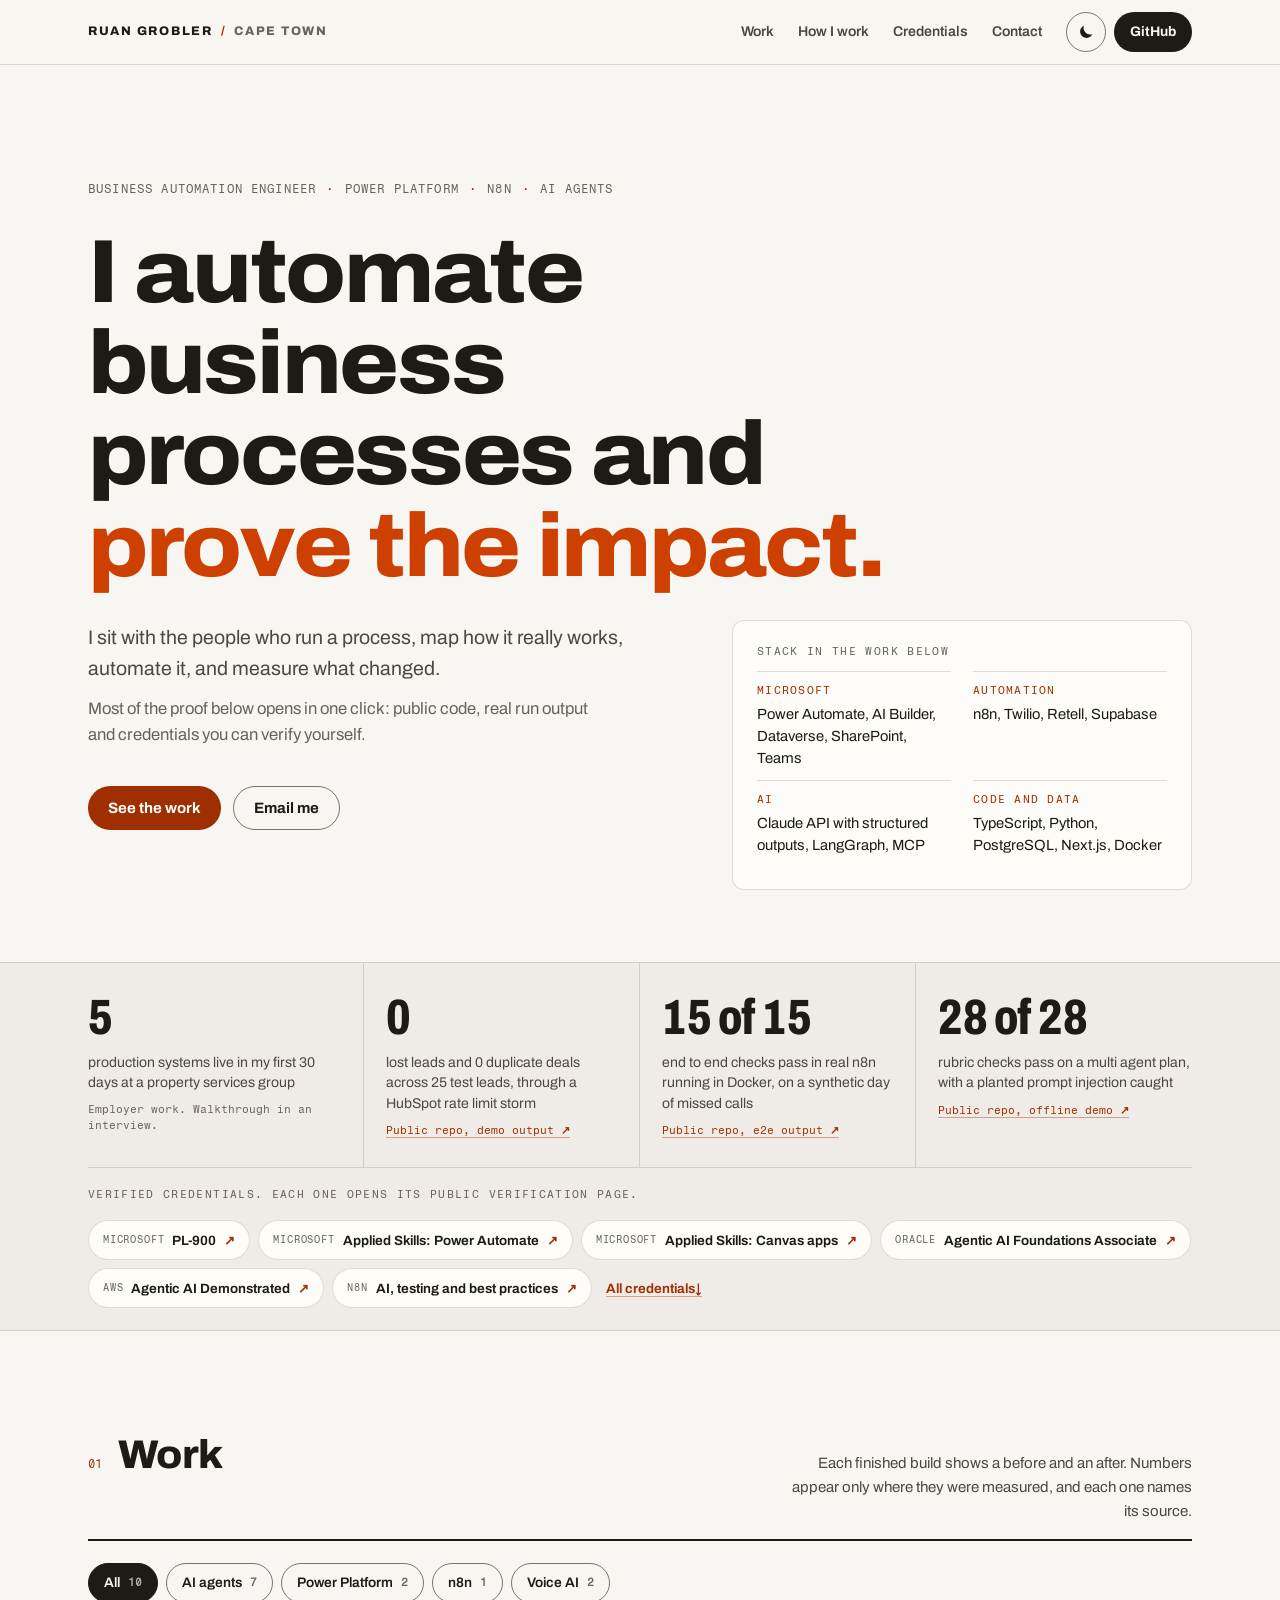
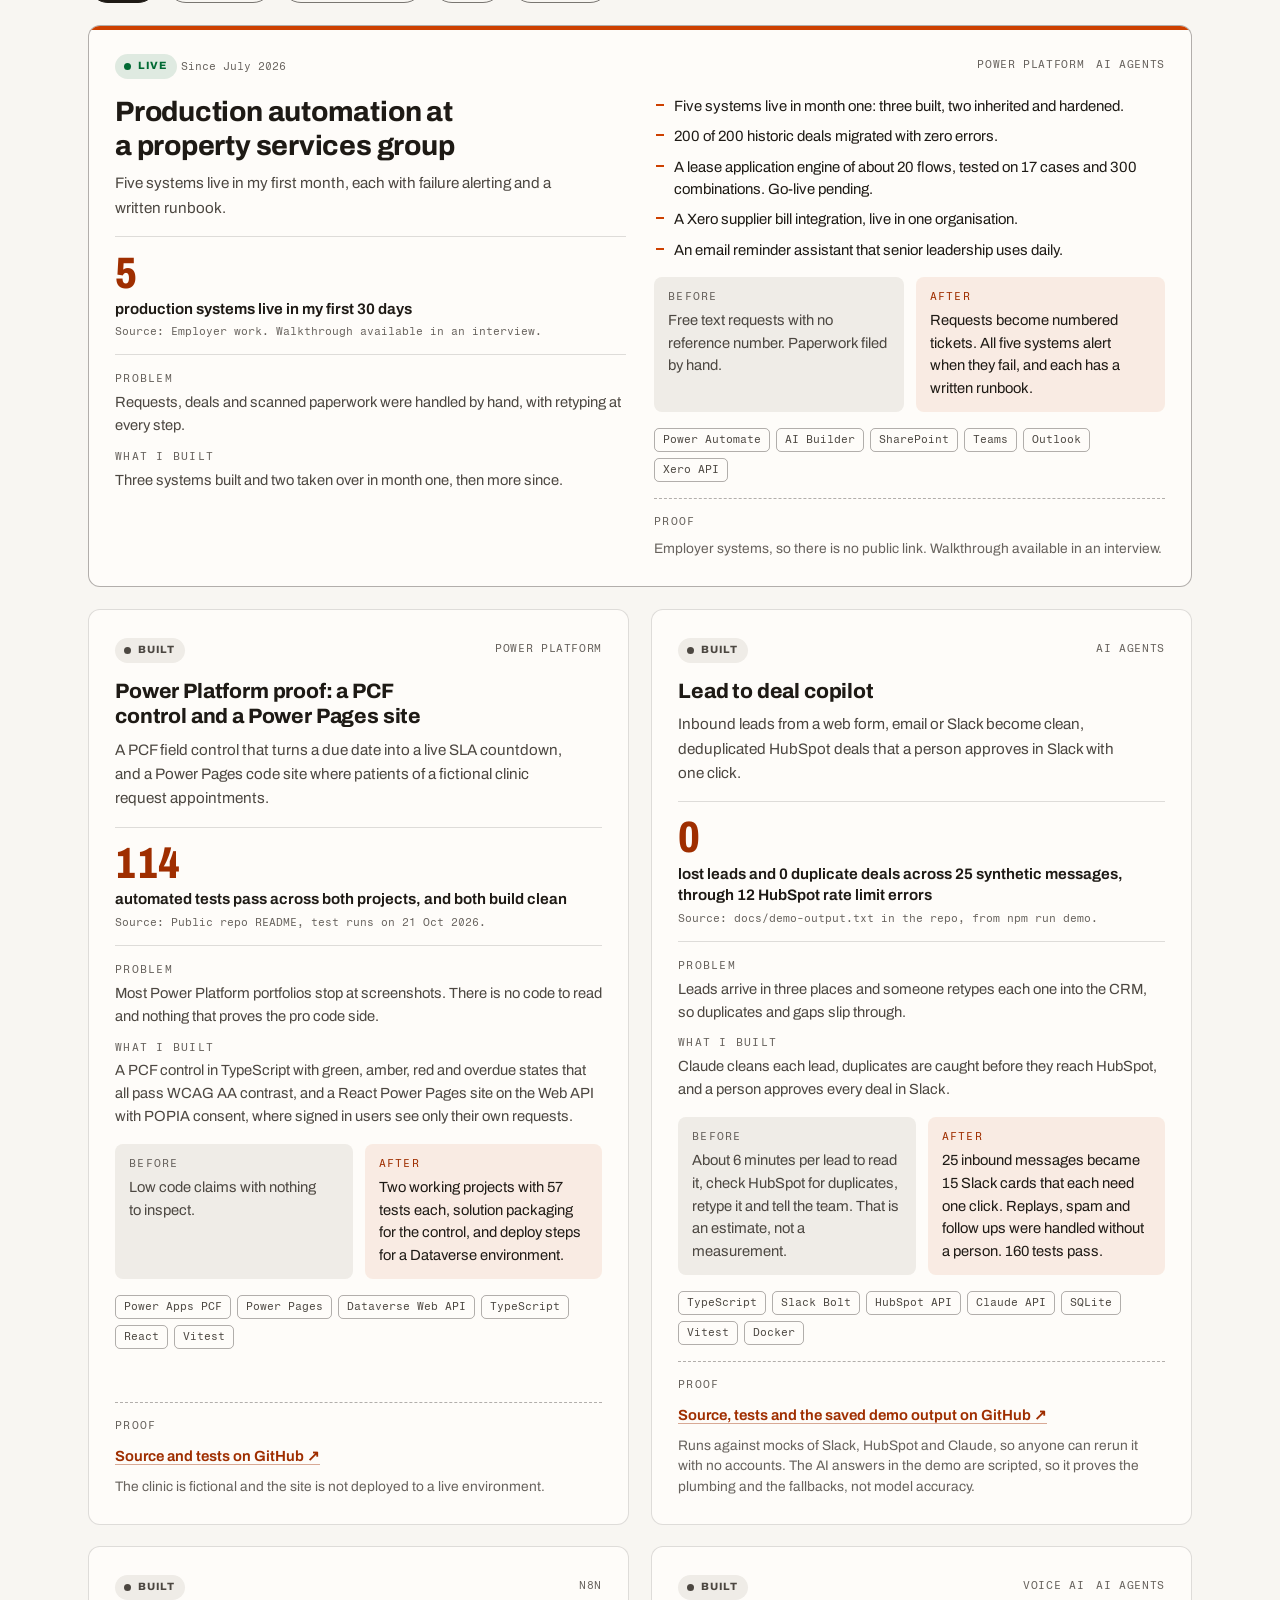
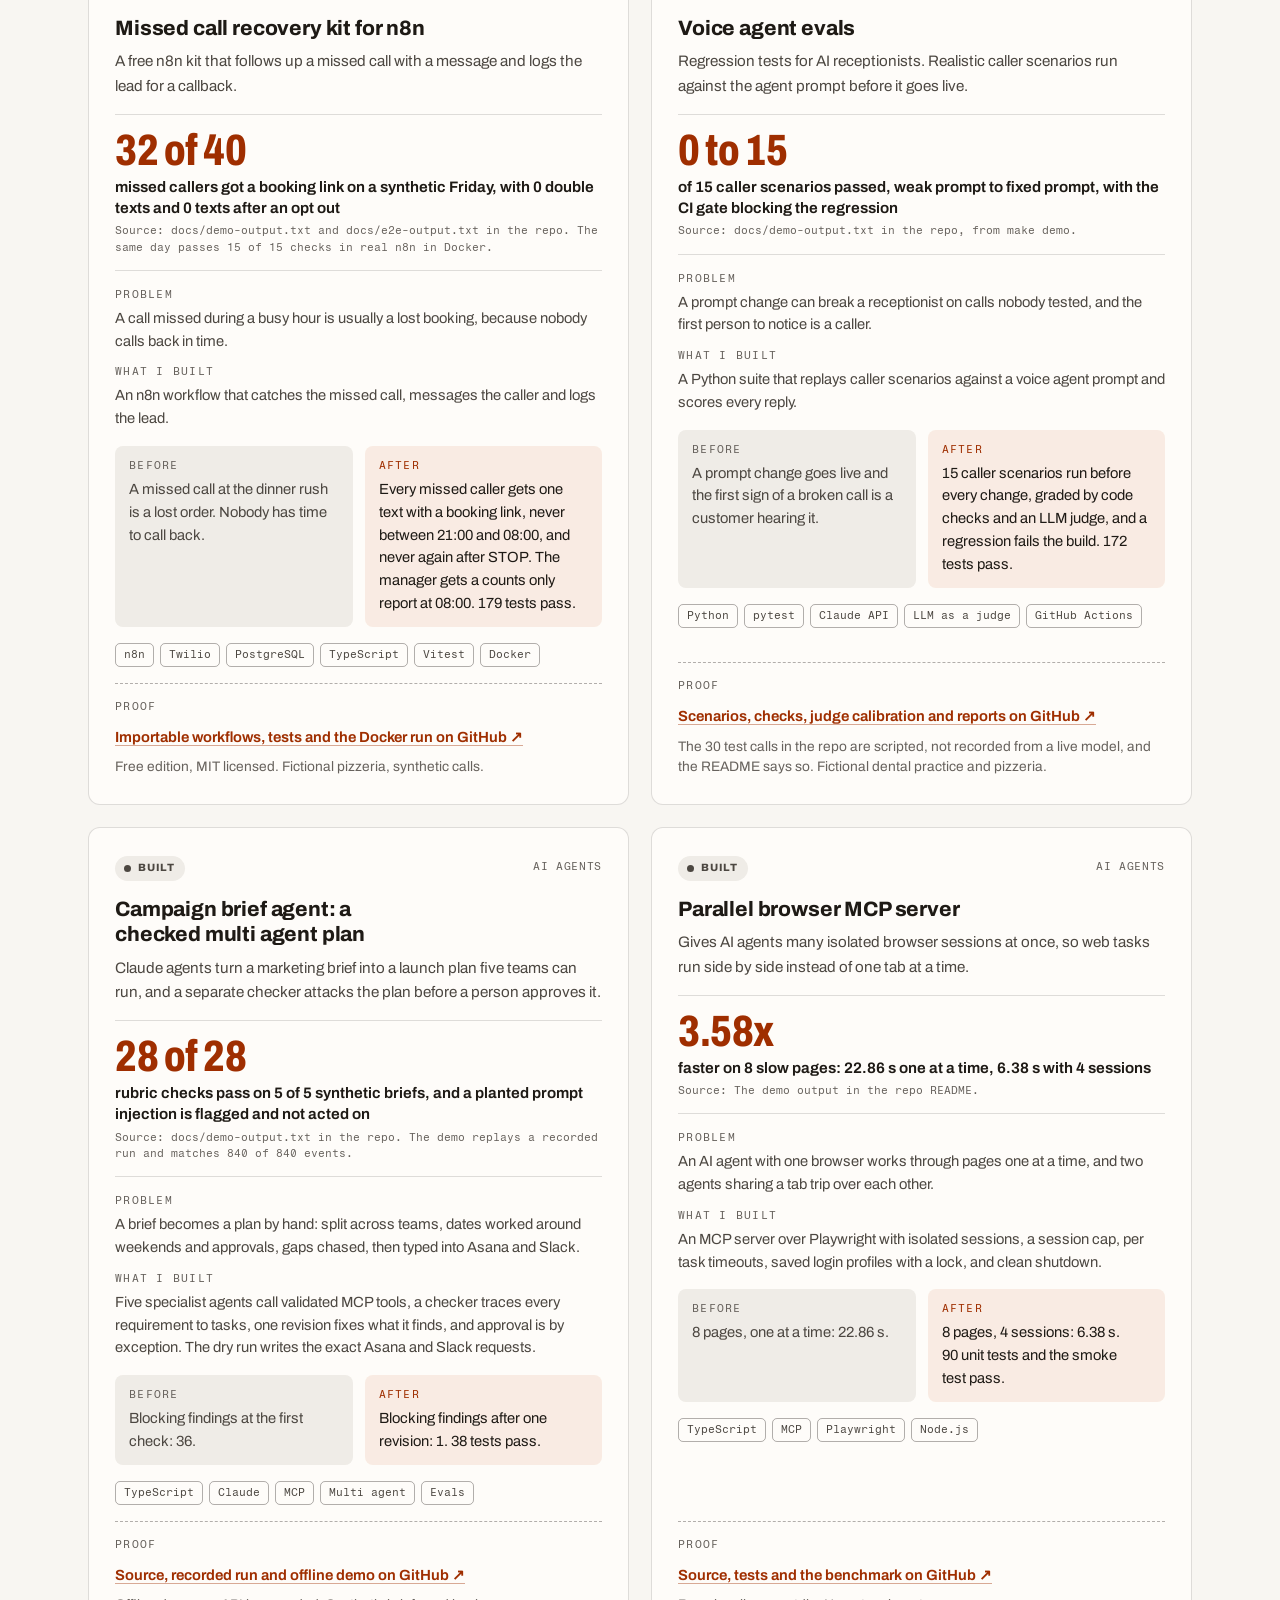
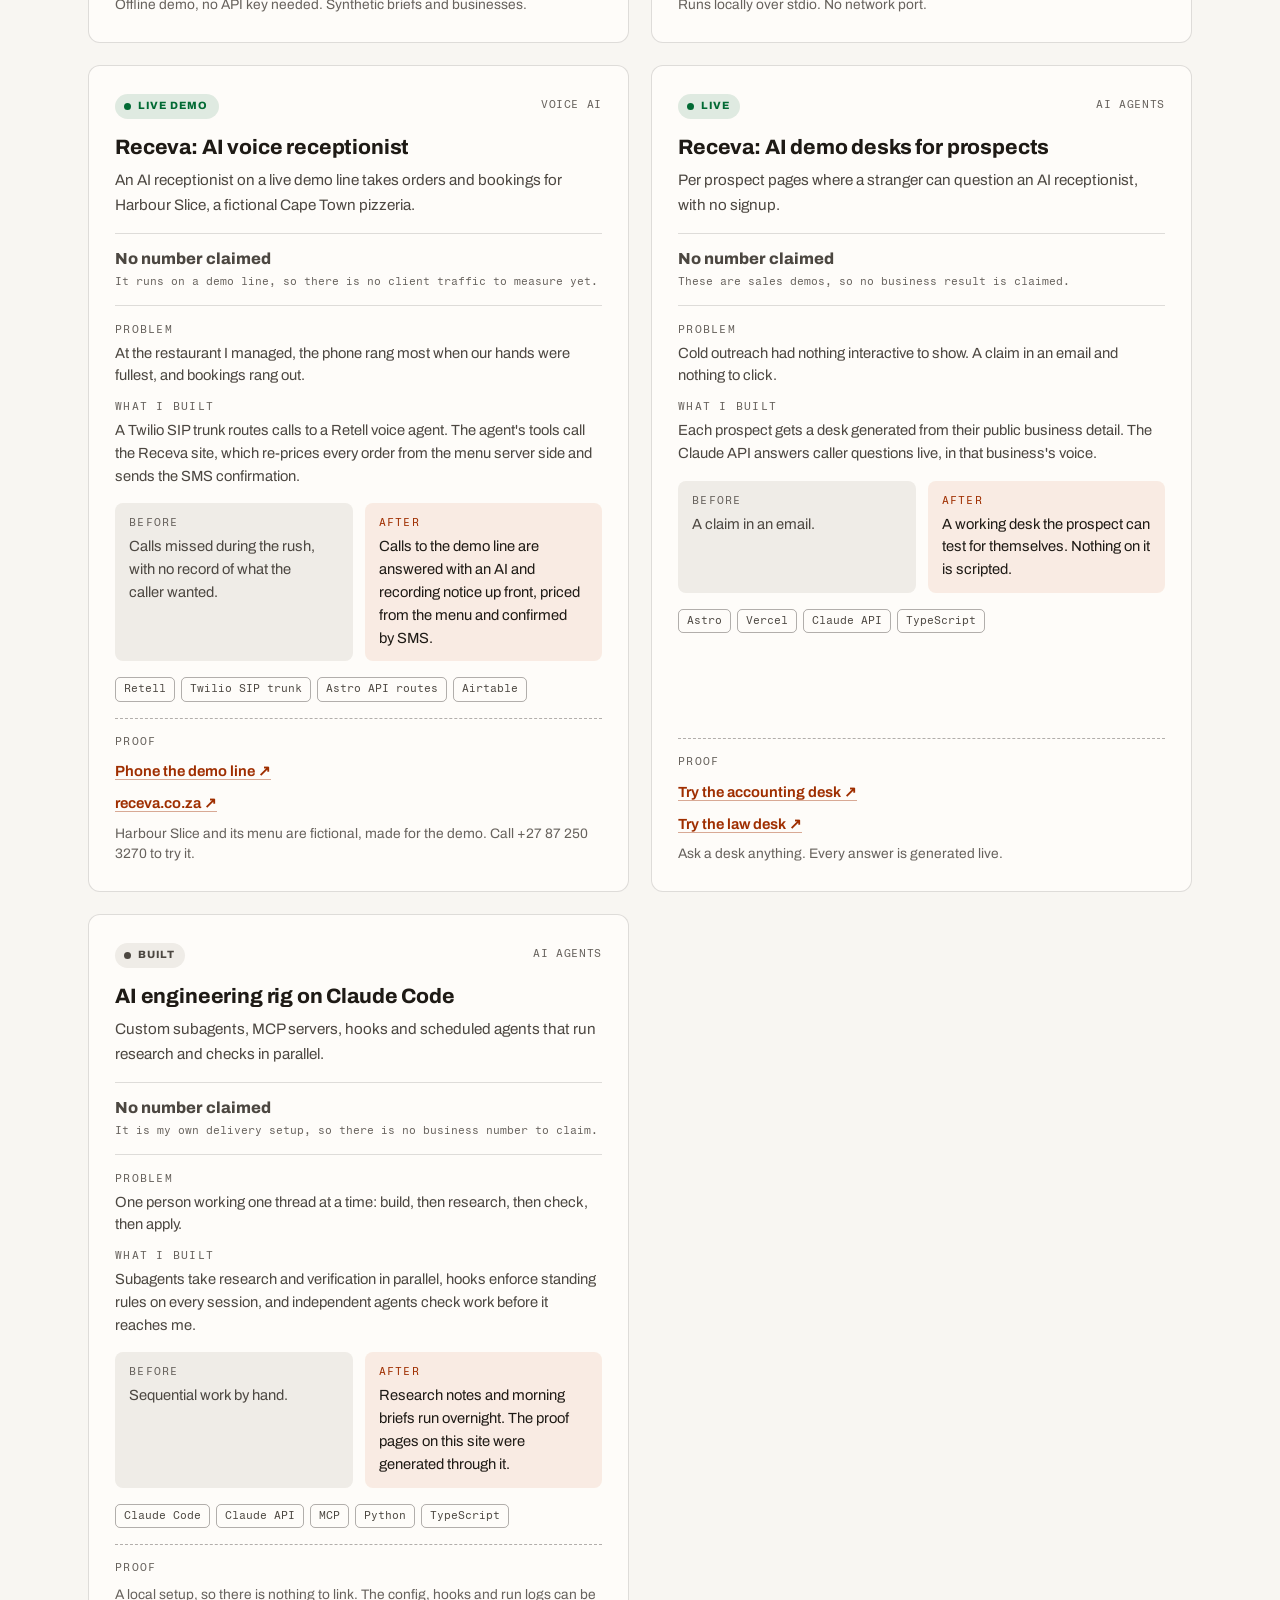
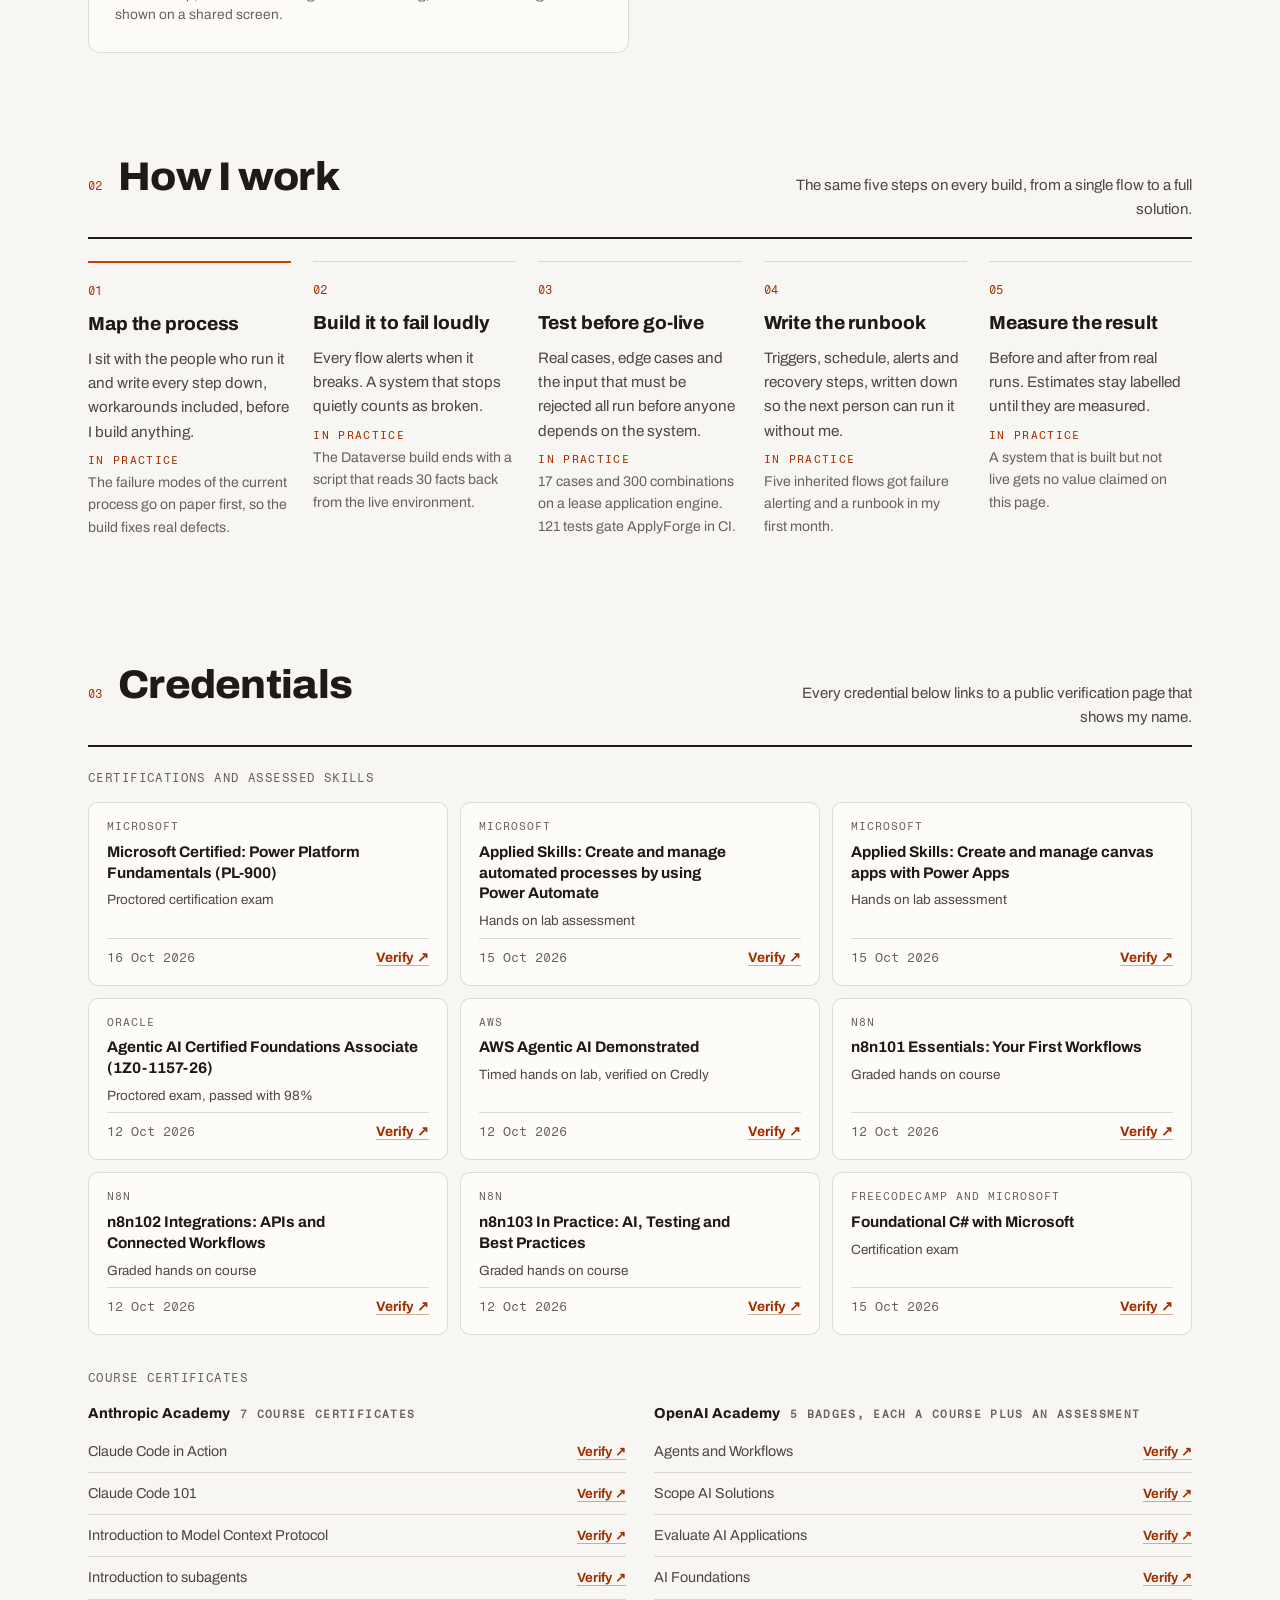
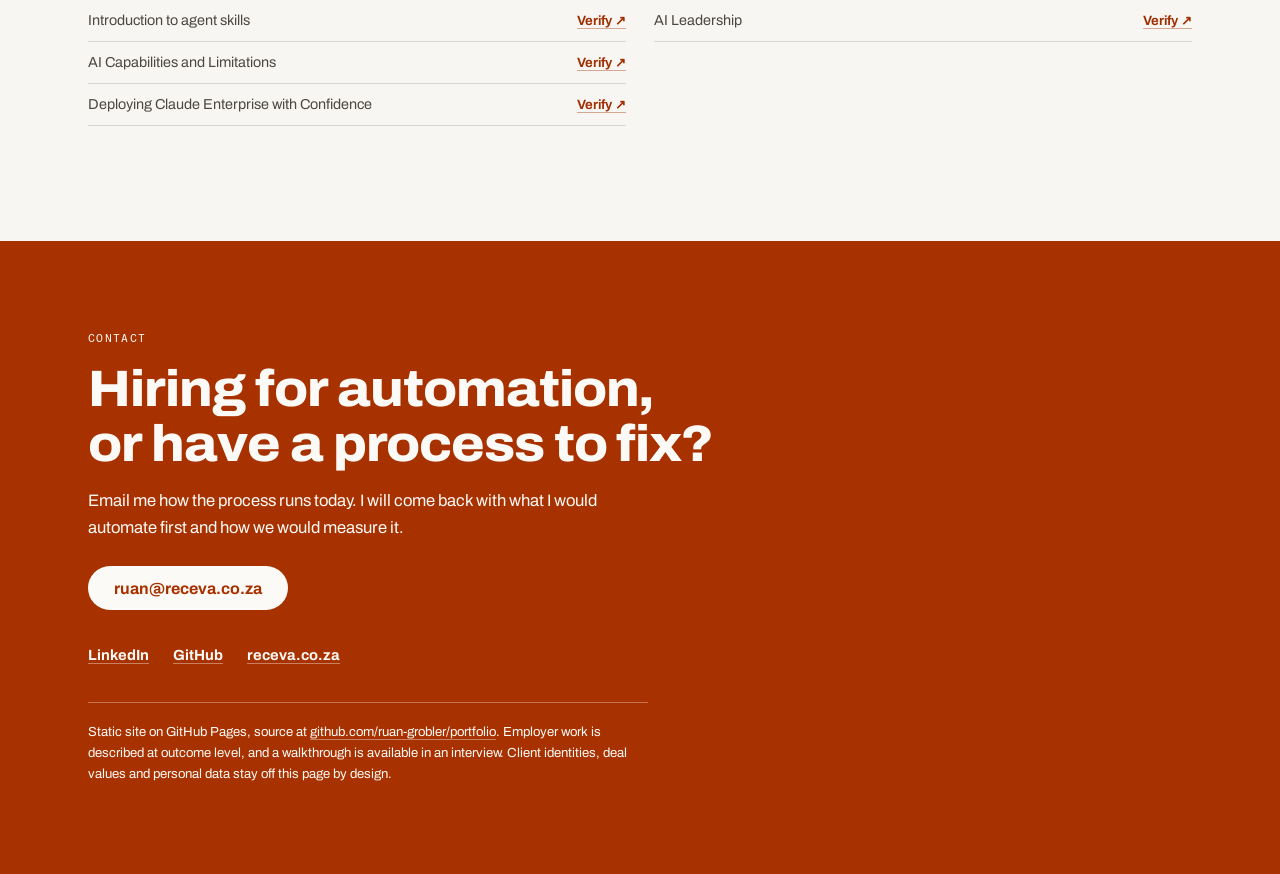
==== commit 0d29c194: "Receva card: Harbour Slice demo line Co-Authored-By: Claude Opus 5.5 <noreply@anthropic.com>" ====
--- a/index.html
+++ b/index.html
@@ -112,7 +112,7 @@
     </div>
     <p class="filter-status visually-hidden" aria-live="polite" aria-atomic="true"></p>
     <div class="grid">
-      <!-- build:cards --><article class="card card-featured" id="p-property-services-group" data-tags="power-platform ai-agents" aria-labelledby="t-property-services-group"><div class="card-top"><p><span class="status status-live">Live</span><span class="status-note">Since July 2026</span></p><ul class="tags" aria-label="Type"><li>Power Platform</li><li>AI agents</li></ul></div><div class="feat-cols"><div><h3 id="t-property-services-group">Production automation at a property services group</h3><p class="pitch">Five systems live in my first month, each with failure alerting and a written runbook.</p><div class="metric"><p class="metric-value">5</p><p class="metric-label">production systems live in my first 30 days</p><p class="metric-source">Source: Employer work. Walkthrough available in an interview.</p></div><dl class="facts"><div><dt>Problem</dt><dd>Requests, deals and scanned paperwork were handled by hand, with retyping at every step.</dd></div><div><dt>What I built</dt><dd>Three systems built and two taken over in month one, then more since.</dd></div></dl></div><div><ul class="outcomes" aria-label="Outcomes"><li>Five systems live in month one: three built, two inherited and hardened.</li><li>200 of 200 historic deals migrated with zero errors.</li><li>A lease application engine of about 20 flows, tested on 17 cases and 300 combinations. Go-live pending.</li><li>A Xero supplier bill integration, live in one organisation.</li><li>An email reminder assistant that senior leadership uses daily.</li></ul><dl class="ba"><div class="ba-before"><dt>Before</dt><dd>Free text requests with no reference number. Paperwork filed by hand.</dd></div><div class="ba-after"><dt>After</dt><dd>Requests become numbered tickets. All five systems alert when they fail, and each has a written runbook.</dd></div></dl><ul class="chips" aria-label="Stack"><li>Power Automate</li><li>AI Builder</li><li>SharePoint</li><li>Teams</li><li>Outlook</li><li>Xero API</li></ul><div class="proof"><p class="k">Proof</p><p class="proof-note">Employer systems, so there is no public link. Walkthrough available in an interview.</p></div></div></div></article><article class="card" id="p-power-platform-proof" data-tags="power-platform" aria-labelledby="t-power-platform-proof"><div class="card-top"><p><span class="status status-built">Built</span></p><ul class="tags" aria-label="Type"><li>Power Platform</li></ul></div><h3 id="t-power-platform-proof">Power Platform proof: a PCF control and a Power Pages site</h3><p class="pitch">A PCF field control that turns a due date into a live SLA countdown, and a Power Pages code site where patients of a fictional clinic request appointments.</p><div class="metric"><p class="metric-value">114</p><p class="metric-label">automated tests pass across both projects, and both build clean</p><p class="metric-source">Source: Public repo README, test runs on 21 Oct 2026.</p></div><dl class="facts"><div><dt>Problem</dt><dd>Most Power Platform portfolios stop at screenshots. There is no code to read and nothing that proves the pro code side.</dd></div><div><dt>What I built</dt><dd>A PCF control in TypeScript with green, amber, red and overdue states that all pass WCAG AA contrast, and a React Power Pages site on the Web API with POPIA consent, where signed in users see only their own requests.</dd></div></dl><dl class="ba"><div class="ba-before"><dt>Before</dt><dd>Low code claims with nothing to inspect.</dd></div><div class="ba-after"><dt>After</dt><dd>Two working projects with 57 tests each, solution packaging for the control, and deploy steps for a Dataverse environment.</dd></div></dl><ul class="chips" aria-label="Stack"><li>Power Apps PCF</li><li>Power Pages</li><li>Dataverse Web API</li><li>TypeScript</li><li>React</li><li>Vitest</li></ul><div class="proof"><p class="k">Proof</p><ul><li><a href="https://github.com/ruan-grobler/power-platform-proof" target="_blank" rel="noopener noreferrer">Source and tests on GitHub <span class="arrow" aria-hidden="true">&#8599;</span><span class="visually-hidden"> (opens in a new tab)</span></a></li></ul><p class="proof-note">The clinic is fictional and the site is not deployed to a live environment.</p></div></article><article class="card" id="p-lead-to-deal-copilot" data-tags="ai-agents" aria-labelledby="t-lead-to-deal-copilot"><div class="card-top"><p><span class="status status-built">Built</span></p><ul class="tags" aria-label="Type"><li>AI agents</li></ul></div><h3 id="t-lead-to-deal-copilot">Lead to deal copilot</h3><p class="pitch">Inbound leads from a web form, email or Slack become clean, deduplicated HubSpot deals that a person approves in Slack with one click.</p><div class="metric"><p class="metric-value">0</p><p class="metric-label">lost leads and 0 duplicate deals across 25 synthetic messages, through 12 HubSpot rate limit errors</p><p class="metric-source">Source: docs/demo-output.txt in the repo, from npm run demo.</p></div><dl class="facts"><div><dt>Problem</dt><dd>Leads arrive in three places and someone retypes each one into the CRM, so duplicates and gaps slip through.</dd></div><div><dt>What I built</dt><dd>Claude cleans each lead, duplicates are caught before they reach HubSpot, and a person approves every deal in Slack.</dd></div></dl><dl class="ba"><div class="ba-before"><dt>Before</dt><dd>About 6 minutes per lead to read it, check HubSpot for duplicates, retype it and tell the team. That is an estimate, not a measurement.</dd></div><div class="ba-after"><dt>After</dt><dd>25 inbound messages became 15 Slack cards that each need one click. Replays, spam and follow ups were handled without a person. 160 tests pass.</dd></div></dl><ul class="chips" aria-label="Stack"><li>TypeScript</li><li>Slack Bolt</li><li>HubSpot API</li><li>Claude API</li><li>SQLite</li><li>Vitest</li><li>Docker</li></ul><div class="proof"><p class="k">Proof</p><ul><li><a href="https://github.com/ruan-grobler/lead-to-deal-copilot" target="_blank" rel="noopener noreferrer">Source, tests and the saved demo output on GitHub <span class="arrow" aria-hidden="true">&#8599;</span><span class="visually-hidden"> (opens in a new tab)</span></a></li></ul><p class="proof-note">Runs against mocks of Slack, HubSpot and Claude, so anyone can rerun it with no accounts. The AI answers in the demo are scripted, so it proves the plumbing and the fallbacks, not model accuracy.</p></div></article><article class="card" id="p-n8n-missed-call-recovery" data-tags="n8n" aria-labelledby="t-n8n-missed-call-recovery"><div class="card-top"><p><span class="status status-built">Built</span></p><ul class="tags" aria-label="Type"><li>n8n</li></ul></div><h3 id="t-n8n-missed-call-recovery">Missed call recovery kit for n8n</h3><p class="pitch">A free n8n kit that follows up a missed call with a message and logs the lead for a callback.</p><div class="metric"><p class="metric-value">32 of 40</p><p class="metric-label">missed callers got a booking link on a synthetic Friday, with 0 double texts and 0 texts after an opt out</p><p class="metric-source">Source: docs/demo-output.txt and docs/e2e-output.txt in the repo. The same day passes 15 of 15 checks in real n8n in Docker.</p></div><dl class="facts"><div><dt>Problem</dt><dd>A call missed during a busy hour is usually a lost booking, because nobody calls back in time.</dd></div><div><dt>What I built</dt><dd>An n8n workflow that catches the missed call, messages the caller and logs the lead.</dd></div></dl><dl class="ba"><div class="ba-before"><dt>Before</dt><dd>A missed call at the dinner rush is a lost order. Nobody has time to call back.</dd></div><div class="ba-after"><dt>After</dt><dd>Every missed caller gets one text with a booking link, never between 21:00 and 08:00, and never again after STOP. The manager gets a counts only report at 08:00. 179 tests pass.</dd></div></dl><ul class="chips" aria-label="Stack"><li>n8n</li><li>Twilio</li><li>PostgreSQL</li><li>TypeScript</li><li>Vitest</li><li>Docker</li></ul><div class="proof"><p class="k">Proof</p><ul><li><a href="https://github.com/ruan-grobler/n8n-missed-call-recovery" target="_blank" rel="noopener noreferrer">Importable workflows, tests and the Docker run on GitHub <span class="arrow" aria-hidden="true">&#8599;</span><span class="visually-hidden"> (opens in a new tab)</span></a></li></ul><p class="proof-note">Free edition, MIT licensed. Fictional pizzeria, synthetic calls.</p></div></article><article class="card" id="p-voice-agent-evals" data-tags="voice-ai ai-agents" aria-labelledby="t-voice-agent-evals"><div class="card-top"><p><span class="status status-built">Built</span></p><ul class="tags" aria-label="Type"><li>Voice AI</li><li>AI agents</li></ul></div><h3 id="t-voice-agent-evals">Voice agent evals</h3><p class="pitch">Regression tests for AI receptionists. Realistic caller scenarios run against the agent prompt before it goes live.</p><div class="metric"><p class="metric-value">0 to 15</p><p class="metric-label">of 15 caller scenarios passed, weak prompt to fixed prompt, with the CI gate blocking the regression</p><p class="metric-source">Source: docs/demo-output.txt in the repo, from make demo.</p></div><dl class="facts"><div><dt>Problem</dt><dd>A prompt change can break a receptionist on calls nobody tested, and the first person to notice is a caller.</dd></div><div><dt>What I built</dt><dd>A Python suite that replays caller scenarios against a voice agent prompt and scores every reply.</dd></div></dl><dl class="ba"><div class="ba-before"><dt>Before</dt><dd>A prompt change goes live and the first sign of a broken call is a customer hearing it.</dd></div><div class="ba-after"><dt>After</dt><dd>15 caller scenarios run before every change, graded by code checks and an LLM judge, and a regression fails the build. 172 tests pass.</dd></div></dl><ul class="chips" aria-label="Stack"><li>Python</li><li>pytest</li><li>Claude API</li><li>LLM as a judge</li><li>GitHub Actions</li></ul><div class="proof"><p class="k">Proof</p><ul><li><a href="https://github.com/ruan-grobler/voice-agent-evals" target="_blank" rel="noopener noreferrer">Scenarios, checks, judge calibration and reports on GitHub <span class="arrow" aria-hidden="true">&#8599;</span><span class="visually-hidden"> (opens in a new tab)</span></a></li></ul><p class="proof-note">The 30 test calls in the repo are scripted, not recorded from a live model, and the README says so. Fictional dental practice and pizzeria.</p></div></article><article class="card" id="p-campaign-brief-agent" data-tags="ai-agents" aria-labelledby="t-campaign-brief-agent"><div class="card-top"><p><span class="status status-built">Built</span></p><ul class="tags" aria-label="Type"><li>AI agents</li></ul></div><h3 id="t-campaign-brief-agent">Campaign brief agent: a checked multi agent plan</h3><p class="pitch">Claude agents turn a marketing brief into a launch plan five teams can run, and a separate checker attacks the plan before a person approves it.</p><div class="metric"><p class="metric-value">28 of 28</p><p class="metric-label">rubric checks pass on 5 of 5 synthetic briefs, and a planted prompt injection is flagged and not acted on</p><p class="metric-source">Source: docs/demo-output.txt in the repo. The demo replays a recorded run and matches 840 of 840 events.</p></div><dl class="facts"><div><dt>Problem</dt><dd>A brief becomes a plan by hand: split across teams, dates worked around weekends and approvals, gaps chased, then typed into Asana and Slack.</dd></div><div><dt>What I built</dt><dd>Five specialist agents call validated MCP tools, a checker traces every requirement to tasks, one revision fixes what it finds, and approval is by exception. The dry run writes the exact Asana and Slack requests.</dd></div></dl><dl class="ba"><div class="ba-before"><dt>Before</dt><dd>Blocking findings at the first check: 36.</dd></div><div class="ba-after"><dt>After</dt><dd>Blocking findings after one revision: 1. 38 tests pass.</dd></div></dl><ul class="chips" aria-label="Stack"><li>TypeScript</li><li>Claude</li><li>MCP</li><li>Multi agent</li><li>Evals</li></ul><div class="proof"><p class="k">Proof</p><ul><li><a href="https://github.com/ruan-grobler/campaign-brief-agent" target="_blank" rel="noopener noreferrer">Source, recorded run and offline demo on GitHub <span class="arrow" aria-hidden="true">&#8599;</span><span class="visually-hidden"> (opens in a new tab)</span></a></li></ul><p class="proof-note">Offline demo, no API key needed. Synthetic briefs and businesses.</p></div></article><article class="card" id="p-parallel-browser-mcp" data-tags="ai-agents" aria-labelledby="t-parallel-browser-mcp"><div class="card-top"><p><span class="status status-built">Built</span></p><ul class="tags" aria-label="Type"><li>AI agents</li></ul></div><h3 id="t-parallel-browser-mcp">Parallel browser MCP server</h3><p class="pitch">Gives AI agents many isolated browser sessions at once, so web tasks run side by side instead of one tab at a time.</p><div class="metric"><p class="metric-value">3.58x</p><p class="metric-label">faster on 8 slow pages: 22.86 s one at a time, 6.38 s with 4 sessions</p><p class="metric-source">Source: The demo output in the repo README.</p></div><dl class="facts"><div><dt>Problem</dt><dd>An AI agent with one browser works through pages one at a time, and two agents sharing a tab trip over each other.</dd></div><div><dt>What I built</dt><dd>An MCP server over Playwright with isolated sessions, a session cap, per task timeouts, saved login profiles with a lock, and clean shutdown.</dd></div></dl><dl class="ba"><div class="ba-before"><dt>Before</dt><dd>8 pages, one at a time: 22.86 s.</dd></div><div class="ba-after"><dt>After</dt><dd>8 pages, 4 sessions: 6.38 s. 90 unit tests and the smoke test pass.</dd></div></dl><ul class="chips" aria-label="Stack"><li>TypeScript</li><li>MCP</li><li>Playwright</li><li>Node.js</li></ul><div class="proof"><p class="k">Proof</p><ul><li><a href="https://github.com/ruan-grobler/parallel-browser-mcp" target="_blank" rel="noopener noreferrer">Source, tests and the benchmark on GitHub <span class="arrow" aria-hidden="true">&#8599;</span><span class="visually-hidden"> (opens in a new tab)</span></a></li></ul><p class="proof-note">Runs locally over stdio. No network port.</p></div></article><article class="card" id="p-receva-voice" data-tags="voice-ai" aria-labelledby="t-receva-voice"><div class="card-top"><p><span class="status status-demo">Live demo</span></p><ul class="tags" aria-label="Type"><li>Voice AI</li></ul></div><h3 id="t-receva-voice">Receva: AI voice receptionist</h3><p class="pitch">An AI receptionist on a live demo line takes orders and bookings in SA English or Afrikaans.</p><div class="metric metric-none"><p class="metric-value">No number claimed</p><p class="metric-source">It runs on a demo line, so there is no client traffic to measure yet.</p></div><dl class="facts"><div><dt>Problem</dt><dd>At the restaurant I managed, the phone rang most when our hands were fullest, and bookings rang out.</dd></div><div><dt>What I built</dt><dd>A Twilio SIP trunk routes calls to a Retell voice agent. The agent&#x27;s tools call the Receva site, which re-prices every order from the menu and logs each order or booking.</dd></div></dl><dl class="ba"><div class="ba-before"><dt>Before</dt><dd>Calls missed during the rush, with no record of what the caller wanted.</dd></div><div class="ba-after"><dt>After</dt><dd>Calls to the demo line are answered, transcribed and logged to a dashboard, in either language.</dd></div></dl><ul class="chips" aria-label="Stack"><li>Retell</li><li>Twilio SIP trunk</li><li>Astro API routes</li><li>Airtable</li></ul><div class="proof"><p class="k">Proof</p><ul><li><a href="https://receva.co.za/demo" target="_blank" rel="noopener noreferrer">Phone the demo line <span class="arrow" aria-hidden="true">&#8599;</span><span class="visually-hidden"> (opens in a new tab)</span></a></li><li><a href="https://receva.co.za" target="_blank" rel="noopener noreferrer">receva.co.za <span class="arrow" aria-hidden="true">&#8599;</span><span class="visually-hidden"> (opens in a new tab)</span></a></li></ul><p class="proof-note">It runs on the real menu of the restaurant I managed until July 2026 and still answers in its name. It was never on the restaurant&#x27;s phone, and the restaurant is not a client.</p></div></article><article class="card" id="p-receva-desks" data-tags="ai-agents" aria-labelledby="t-receva-desks"><div class="card-top"><p><span class="status status-live">Live</span></p><ul class="tags" aria-label="Type"><li>AI agents</li></ul></div><h3 id="t-receva-desks">Receva: AI demo desks for prospects</h3><p class="pitch">Per prospect pages where a stranger can question an AI receptionist, with no signup.</p><div class="metric metric-none"><p class="metric-value">No number claimed</p><p class="metric-source">These are sales demos, so no business result is claimed.</p></div><dl class="facts"><div><dt>Problem</dt><dd>Cold outreach had nothing interactive to show. A claim in an email and nothing to click.</dd></div><div><dt>What I built</dt><dd>Each prospect gets a desk generated from their public business detail. The Claude API answers caller questions live, in that business&#x27;s voice.</dd></div></dl><dl class="ba"><div class="ba-before"><dt>Before</dt><dd>A claim in an email.</dd></div><div class="ba-after"><dt>After</dt><dd>A working desk the prospect can test for themselves. Nothing on it is scripted.</dd></div></dl><ul class="chips" aria-label="Stack"><li>Astro</li><li>Vercel</li><li>Claude API</li><li>TypeScript</li></ul><div class="proof"><p class="k">Proof</p><ul><li><a href="https://receva.co.za/demos/table-bay-accounting.html" target="_blank" rel="noopener noreferrer">Try the accounting desk <span class="arrow" aria-hidden="true">&#8599;</span><span class="visually-hidden"> (opens in a new tab)</span></a></li><li><a href="https://receva.co.za/demos/cape-chambers-law.html" target="_blank" rel="noopener noreferrer">Try the law desk <span class="arrow" aria-hidden="true">&#8599;</span><span class="visually-hidden"> (opens in a new tab)</span></a></li></ul><p class="proof-note">Ask a desk anything. Every answer is generated live.</p></div></article><article class="card" id="p-ai-rig" data-tags="ai-agents" aria-labelledby="t-ai-rig"><div class="card-top"><p><span class="status status-built">Built</span></p><ul class="tags" aria-label="Type"><li>AI agents</li></ul></div><h3 id="t-ai-rig">AI engineering rig on Claude Code</h3><p class="pitch">Custom subagents, MCP servers, hooks and scheduled agents that run research and checks in parallel.</p><div class="metric metric-none"><p class="metric-value">No number claimed</p><p class="metric-source">It is my own delivery setup, so there is no business number to claim.</p></div><dl class="facts"><div><dt>Problem</dt><dd>One person working one thread at a time: build, then research, then check, then apply.</dd></div><div><dt>What I built</dt><dd>Subagents take research and verification in parallel, hooks enforce standing rules on every session, and independent agents check work before it reaches me.</dd></div></dl><dl class="ba"><div class="ba-before"><dt>Before</dt><dd>Sequential work by hand.</dd></div><div class="ba-after"><dt>After</dt><dd>Research notes and morning briefs run overnight. The proof pages on this site were generated through it.</dd></div></dl><ul class="chips" aria-label="Stack"><li>Claude Code</li><li>Claude API</li><li>MCP</li><li>Python</li><li>TypeScript</li></ul><div class="proof"><p class="k">Proof</p><p class="proof-note">A local setup, so there is nothing to link. The config, hooks and run logs can be shown on a shared screen.</p></div></article><!-- /build:cards -->
+      <!-- build:cards --><article class="card card-featured" id="p-property-services-group" data-tags="power-platform ai-agents" aria-labelledby="t-property-services-group"><div class="card-top"><p><span class="status status-live">Live</span><span class="status-note">Since July 2026</span></p><ul class="tags" aria-label="Type"><li>Power Platform</li><li>AI agents</li></ul></div><div class="feat-cols"><div><h3 id="t-property-services-group">Production automation at a property services group</h3><p class="pitch">Five systems live in my first month, each with failure alerting and a written runbook.</p><div class="metric"><p class="metric-value">5</p><p class="metric-label">production systems live in my first 30 days</p><p class="metric-source">Source: Employer work. Walkthrough available in an interview.</p></div><dl class="facts"><div><dt>Problem</dt><dd>Requests, deals and scanned paperwork were handled by hand, with retyping at every step.</dd></div><div><dt>What I built</dt><dd>Three systems built and two taken over in month one, then more since.</dd></div></dl></div><div><ul class="outcomes" aria-label="Outcomes"><li>Five systems live in month one: three built, two inherited and hardened.</li><li>200 of 200 historic deals migrated with zero errors.</li><li>A lease application engine of about 20 flows, tested on 17 cases and 300 combinations. Go-live pending.</li><li>A Xero supplier bill integration, live in one organisation.</li><li>An email reminder assistant that senior leadership uses daily.</li></ul><dl class="ba"><div class="ba-before"><dt>Before</dt><dd>Free text requests with no reference number. Paperwork filed by hand.</dd></div><div class="ba-after"><dt>After</dt><dd>Requests become numbered tickets. All five systems alert when they fail, and each has a written runbook.</dd></div></dl><ul class="chips" aria-label="Stack"><li>Power Automate</li><li>AI Builder</li><li>SharePoint</li><li>Teams</li><li>Outlook</li><li>Xero API</li></ul><div class="proof"><p class="k">Proof</p><p class="proof-note">Employer systems, so there is no public link. Walkthrough available in an interview.</p></div></div></div></article><article class="card" id="p-power-platform-proof" data-tags="power-platform" aria-labelledby="t-power-platform-proof"><div class="card-top"><p><span class="status status-built">Built</span></p><ul class="tags" aria-label="Type"><li>Power Platform</li></ul></div><h3 id="t-power-platform-proof">Power Platform proof: a PCF control and a Power Pages site</h3><p class="pitch">A PCF field control that turns a due date into a live SLA countdown, and a Power Pages code site where patients of a fictional clinic request appointments.</p><div class="metric"><p class="metric-value">114</p><p class="metric-label">automated tests pass across both projects, and both build clean</p><p class="metric-source">Source: Public repo README, test runs on 21 Oct 2026.</p></div><dl class="facts"><div><dt>Problem</dt><dd>Most Power Platform portfolios stop at screenshots. There is no code to read and nothing that proves the pro code side.</dd></div><div><dt>What I built</dt><dd>A PCF control in TypeScript with green, amber, red and overdue states that all pass WCAG AA contrast, and a React Power Pages site on the Web API with POPIA consent, where signed in users see only their own requests.</dd></div></dl><dl class="ba"><div class="ba-before"><dt>Before</dt><dd>Low code claims with nothing to inspect.</dd></div><div class="ba-after"><dt>After</dt><dd>Two working projects with 57 tests each, solution packaging for the control, and deploy steps for a Dataverse environment.</dd></div></dl><ul class="chips" aria-label="Stack"><li>Power Apps PCF</li><li>Power Pages</li><li>Dataverse Web API</li><li>TypeScript</li><li>React</li><li>Vitest</li></ul><div class="proof"><p class="k">Proof</p><ul><li><a href="https://github.com/ruan-grobler/power-platform-proof" target="_blank" rel="noopener noreferrer">Source and tests on GitHub <span class="arrow" aria-hidden="true">&#8599;</span><span class="visually-hidden"> (opens in a new tab)</span></a></li></ul><p class="proof-note">The clinic is fictional and the site is not deployed to a live environment.</p></div></article><article class="card" id="p-lead-to-deal-copilot" data-tags="ai-agents" aria-labelledby="t-lead-to-deal-copilot"><div class="card-top"><p><span class="status status-built">Built</span></p><ul class="tags" aria-label="Type"><li>AI agents</li></ul></div><h3 id="t-lead-to-deal-copilot">Lead to deal copilot</h3><p class="pitch">Inbound leads from a web form, email or Slack become clean, deduplicated HubSpot deals that a person approves in Slack with one click.</p><div class="metric"><p class="metric-value">0</p><p class="metric-label">lost leads and 0 duplicate deals across 25 synthetic messages, through 12 HubSpot rate limit errors</p><p class="metric-source">Source: docs/demo-output.txt in the repo, from npm run demo.</p></div><dl class="facts"><div><dt>Problem</dt><dd>Leads arrive in three places and someone retypes each one into the CRM, so duplicates and gaps slip through.</dd></div><div><dt>What I built</dt><dd>Claude cleans each lead, duplicates are caught before they reach HubSpot, and a person approves every deal in Slack.</dd></div></dl><dl class="ba"><div class="ba-before"><dt>Before</dt><dd>About 6 minutes per lead to read it, check HubSpot for duplicates, retype it and tell the team. That is an estimate, not a measurement.</dd></div><div class="ba-after"><dt>After</dt><dd>25 inbound messages became 15 Slack cards that each need one click. Replays, spam and follow ups were handled without a person. 160 tests pass.</dd></div></dl><ul class="chips" aria-label="Stack"><li>TypeScript</li><li>Slack Bolt</li><li>HubSpot API</li><li>Claude API</li><li>SQLite</li><li>Vitest</li><li>Docker</li></ul><div class="proof"><p class="k">Proof</p><ul><li><a href="https://github.com/ruan-grobler/lead-to-deal-copilot" target="_blank" rel="noopener noreferrer">Source, tests and the saved demo output on GitHub <span class="arrow" aria-hidden="true">&#8599;</span><span class="visually-hidden"> (opens in a new tab)</span></a></li></ul><p class="proof-note">Runs against mocks of Slack, HubSpot and Claude, so anyone can rerun it with no accounts. The AI answers in the demo are scripted, so it proves the plumbing and the fallbacks, not model accuracy.</p></div></article><article class="card" id="p-n8n-missed-call-recovery" data-tags="n8n" aria-labelledby="t-n8n-missed-call-recovery"><div class="card-top"><p><span class="status status-built">Built</span></p><ul class="tags" aria-label="Type"><li>n8n</li></ul></div><h3 id="t-n8n-missed-call-recovery">Missed call recovery kit for n8n</h3><p class="pitch">A free n8n kit that follows up a missed call with a message and logs the lead for a callback.</p><div class="metric"><p class="metric-value">32 of 40</p><p class="metric-label">missed callers got a booking link on a synthetic Friday, with 0 double texts and 0 texts after an opt out</p><p class="metric-source">Source: docs/demo-output.txt and docs/e2e-output.txt in the repo. The same day passes 15 of 15 checks in real n8n in Docker.</p></div><dl class="facts"><div><dt>Problem</dt><dd>A call missed during a busy hour is usually a lost booking, because nobody calls back in time.</dd></div><div><dt>What I built</dt><dd>An n8n workflow that catches the missed call, messages the caller and logs the lead.</dd></div></dl><dl class="ba"><div class="ba-before"><dt>Before</dt><dd>A missed call at the dinner rush is a lost order. Nobody has time to call back.</dd></div><div class="ba-after"><dt>After</dt><dd>Every missed caller gets one text with a booking link, never between 21:00 and 08:00, and never again after STOP. The manager gets a counts only report at 08:00. 179 tests pass.</dd></div></dl><ul class="chips" aria-label="Stack"><li>n8n</li><li>Twilio</li><li>PostgreSQL</li><li>TypeScript</li><li>Vitest</li><li>Docker</li></ul><div class="proof"><p class="k">Proof</p><ul><li><a href="https://github.com/ruan-grobler/n8n-missed-call-recovery" target="_blank" rel="noopener noreferrer">Importable workflows, tests and the Docker run on GitHub <span class="arrow" aria-hidden="true">&#8599;</span><span class="visually-hidden"> (opens in a new tab)</span></a></li></ul><p class="proof-note">Free edition, MIT licensed. Fictional pizzeria, synthetic calls.</p></div></article><article class="card" id="p-voice-agent-evals" data-tags="voice-ai ai-agents" aria-labelledby="t-voice-agent-evals"><div class="card-top"><p><span class="status status-built">Built</span></p><ul class="tags" aria-label="Type"><li>Voice AI</li><li>AI agents</li></ul></div><h3 id="t-voice-agent-evals">Voice agent evals</h3><p class="pitch">Regression tests for AI receptionists. Realistic caller scenarios run against the agent prompt before it goes live.</p><div class="metric"><p class="metric-value">0 to 15</p><p class="metric-label">of 15 caller scenarios passed, weak prompt to fixed prompt, with the CI gate blocking the regression</p><p class="metric-source">Source: docs/demo-output.txt in the repo, from make demo.</p></div><dl class="facts"><div><dt>Problem</dt><dd>A prompt change can break a receptionist on calls nobody tested, and the first person to notice is a caller.</dd></div><div><dt>What I built</dt><dd>A Python suite that replays caller scenarios against a voice agent prompt and scores every reply.</dd></div></dl><dl class="ba"><div class="ba-before"><dt>Before</dt><dd>A prompt change goes live and the first sign of a broken call is a customer hearing it.</dd></div><div class="ba-after"><dt>After</dt><dd>15 caller scenarios run before every change, graded by code checks and an LLM judge, and a regression fails the build. 172 tests pass.</dd></div></dl><ul class="chips" aria-label="Stack"><li>Python</li><li>pytest</li><li>Claude API</li><li>LLM as a judge</li><li>GitHub Actions</li></ul><div class="proof"><p class="k">Proof</p><ul><li><a href="https://github.com/ruan-grobler/voice-agent-evals" target="_blank" rel="noopener noreferrer">Scenarios, checks, judge calibration and reports on GitHub <span class="arrow" aria-hidden="true">&#8599;</span><span class="visually-hidden"> (opens in a new tab)</span></a></li></ul><p class="proof-note">The 30 test calls in the repo are scripted, not recorded from a live model, and the README says so. Fictional dental practice and pizzeria.</p></div></article><article class="card" id="p-campaign-brief-agent" data-tags="ai-agents" aria-labelledby="t-campaign-brief-agent"><div class="card-top"><p><span class="status status-built">Built</span></p><ul class="tags" aria-label="Type"><li>AI agents</li></ul></div><h3 id="t-campaign-brief-agent">Campaign brief agent: a checked multi agent plan</h3><p class="pitch">Claude agents turn a marketing brief into a launch plan five teams can run, and a separate checker attacks the plan before a person approves it.</p><div class="metric"><p class="metric-value">28 of 28</p><p class="metric-label">rubric checks pass on 5 of 5 synthetic briefs, and a planted prompt injection is flagged and not acted on</p><p class="metric-source">Source: docs/demo-output.txt in the repo. The demo replays a recorded run and matches 840 of 840 events.</p></div><dl class="facts"><div><dt>Problem</dt><dd>A brief becomes a plan by hand: split across teams, dates worked around weekends and approvals, gaps chased, then typed into Asana and Slack.</dd></div><div><dt>What I built</dt><dd>Five specialist agents call validated MCP tools, a checker traces every requirement to tasks, one revision fixes what it finds, and approval is by exception. The dry run writes the exact Asana and Slack requests.</dd></div></dl><dl class="ba"><div class="ba-before"><dt>Before</dt><dd>Blocking findings at the first check: 36.</dd></div><div class="ba-after"><dt>After</dt><dd>Blocking findings after one revision: 1. 38 tests pass.</dd></div></dl><ul class="chips" aria-label="Stack"><li>TypeScript</li><li>Claude</li><li>MCP</li><li>Multi agent</li><li>Evals</li></ul><div class="proof"><p class="k">Proof</p><ul><li><a href="https://github.com/ruan-grobler/campaign-brief-agent" target="_blank" rel="noopener noreferrer">Source, recorded run and offline demo on GitHub <span class="arrow" aria-hidden="true">&#8599;</span><span class="visually-hidden"> (opens in a new tab)</span></a></li></ul><p class="proof-note">Offline demo, no API key needed. Synthetic briefs and businesses.</p></div></article><article class="card" id="p-parallel-browser-mcp" data-tags="ai-agents" aria-labelledby="t-parallel-browser-mcp"><div class="card-top"><p><span class="status status-built">Built</span></p><ul class="tags" aria-label="Type"><li>AI agents</li></ul></div><h3 id="t-parallel-browser-mcp">Parallel browser MCP server</h3><p class="pitch">Gives AI agents many isolated browser sessions at once, so web tasks run side by side instead of one tab at a time.</p><div class="metric"><p class="metric-value">3.58x</p><p class="metric-label">faster on 8 slow pages: 22.86 s one at a time, 6.38 s with 4 sessions</p><p class="metric-source">Source: The demo output in the repo README.</p></div><dl class="facts"><div><dt>Problem</dt><dd>An AI agent with one browser works through pages one at a time, and two agents sharing a tab trip over each other.</dd></div><div><dt>What I built</dt><dd>An MCP server over Playwright with isolated sessions, a session cap, per task timeouts, saved login profiles with a lock, and clean shutdown.</dd></div></dl><dl class="ba"><div class="ba-before"><dt>Before</dt><dd>8 pages, one at a time: 22.86 s.</dd></div><div class="ba-after"><dt>After</dt><dd>8 pages, 4 sessions: 6.38 s. 90 unit tests and the smoke test pass.</dd></div></dl><ul class="chips" aria-label="Stack"><li>TypeScript</li><li>MCP</li><li>Playwright</li><li>Node.js</li></ul><div class="proof"><p class="k">Proof</p><ul><li><a href="https://github.com/ruan-grobler/parallel-browser-mcp" target="_blank" rel="noopener noreferrer">Source, tests and the benchmark on GitHub <span class="arrow" aria-hidden="true">&#8599;</span><span class="visually-hidden"> (opens in a new tab)</span></a></li></ul><p class="proof-note">Runs locally over stdio. No network port.</p></div></article><article class="card" id="p-receva-voice" data-tags="voice-ai" aria-labelledby="t-receva-voice"><div class="card-top"><p><span class="status status-demo">Live demo</span></p><ul class="tags" aria-label="Type"><li>Voice AI</li></ul></div><h3 id="t-receva-voice">Receva: AI voice receptionist</h3><p class="pitch">An AI receptionist on a live demo line takes orders and bookings for Harbour Slice, a fictional Cape Town pizzeria.</p><div class="metric metric-none"><p class="metric-value">No number claimed</p><p class="metric-source">It runs on a demo line, so there is no client traffic to measure yet.</p></div><dl class="facts"><div><dt>Problem</dt><dd>At the restaurant I managed, the phone rang most when our hands were fullest, and bookings rang out.</dd></div><div><dt>What I built</dt><dd>A Twilio SIP trunk routes calls to a Retell voice agent. The agent&#x27;s tools call the Receva site, which re-prices every order from the menu server side and sends the SMS confirmation.</dd></div></dl><dl class="ba"><div class="ba-before"><dt>Before</dt><dd>Calls missed during the rush, with no record of what the caller wanted.</dd></div><div class="ba-after"><dt>After</dt><dd>Calls to the demo line are answered with an AI and recording notice up front, priced from the menu and confirmed by SMS.</dd></div></dl><ul class="chips" aria-label="Stack"><li>Retell</li><li>Twilio SIP trunk</li><li>Astro API routes</li><li>Airtable</li></ul><div class="proof"><p class="k">Proof</p><ul><li><a href="https://receva.co.za/demo" target="_blank" rel="noopener noreferrer">Phone the demo line <span class="arrow" aria-hidden="true">&#8599;</span><span class="visually-hidden"> (opens in a new tab)</span></a></li><li><a href="https://receva.co.za" target="_blank" rel="noopener noreferrer">receva.co.za <span class="arrow" aria-hidden="true">&#8599;</span><span class="visually-hidden"> (opens in a new tab)</span></a></li></ul><p class="proof-note">Harbour Slice and its menu are fictional, made for the demo. Call +27 87 250 3270 to try it.</p></div></article><article class="card" id="p-receva-desks" data-tags="ai-agents" aria-labelledby="t-receva-desks"><div class="card-top"><p><span class="status status-live">Live</span></p><ul class="tags" aria-label="Type"><li>AI agents</li></ul></div><h3 id="t-receva-desks">Receva: AI demo desks for prospects</h3><p class="pitch">Per prospect pages where a stranger can question an AI receptionist, with no signup.</p><div class="metric metric-none"><p class="metric-value">No number claimed</p><p class="metric-source">These are sales demos, so no business result is claimed.</p></div><dl class="facts"><div><dt>Problem</dt><dd>Cold outreach had nothing interactive to show. A claim in an email and nothing to click.</dd></div><div><dt>What I built</dt><dd>Each prospect gets a desk generated from their public business detail. The Claude API answers caller questions live, in that business&#x27;s voice.</dd></div></dl><dl class="ba"><div class="ba-before"><dt>Before</dt><dd>A claim in an email.</dd></div><div class="ba-after"><dt>After</dt><dd>A working desk the prospect can test for themselves. Nothing on it is scripted.</dd></div></dl><ul class="chips" aria-label="Stack"><li>Astro</li><li>Vercel</li><li>Claude API</li><li>TypeScript</li></ul><div class="proof"><p class="k">Proof</p><ul><li><a href="https://receva.co.za/demos/table-bay-accounting.html" target="_blank" rel="noopener noreferrer">Try the accounting desk <span class="arrow" aria-hidden="true">&#8599;</span><span class="visually-hidden"> (opens in a new tab)</span></a></li><li><a href="https://receva.co.za/demos/cape-chambers-law.html" target="_blank" rel="noopener noreferrer">Try the law desk <span class="arrow" aria-hidden="true">&#8599;</span><span class="visually-hidden"> (opens in a new tab)</span></a></li></ul><p class="proof-note">Ask a desk anything. Every answer is generated live.</p></div></article><article class="card" id="p-ai-rig" data-tags="ai-agents" aria-labelledby="t-ai-rig"><div class="card-top"><p><span class="status status-built">Built</span></p><ul class="tags" aria-label="Type"><li>AI agents</li></ul></div><h3 id="t-ai-rig">AI engineering rig on Claude Code</h3><p class="pitch">Custom subagents, MCP servers, hooks and scheduled agents that run research and checks in parallel.</p><div class="metric metric-none"><p class="metric-value">No number claimed</p><p class="metric-source">It is my own delivery setup, so there is no business number to claim.</p></div><dl class="facts"><div><dt>Problem</dt><dd>One person working one thread at a time: build, then research, then check, then apply.</dd></div><div><dt>What I built</dt><dd>Subagents take research and verification in parallel, hooks enforce standing rules on every session, and independent agents check work before it reaches me.</dd></div></dl><dl class="ba"><div class="ba-before"><dt>Before</dt><dd>Sequential work by hand.</dd></div><div class="ba-after"><dt>After</dt><dd>Research notes and morning briefs run overnight. The proof pages on this site were generated through it.</dd></div></dl><ul class="chips" aria-label="Stack"><li>Claude Code</li><li>Claude API</li><li>MCP</li><li>Python</li><li>TypeScript</li></ul><div class="proof"><p class="k">Proof</p><p class="proof-note">A local setup, so there is nothing to link. The config, hooks and run logs can be shown on a shared screen.</p></div></article><!-- /build:cards -->
     </div>
   </section>
 
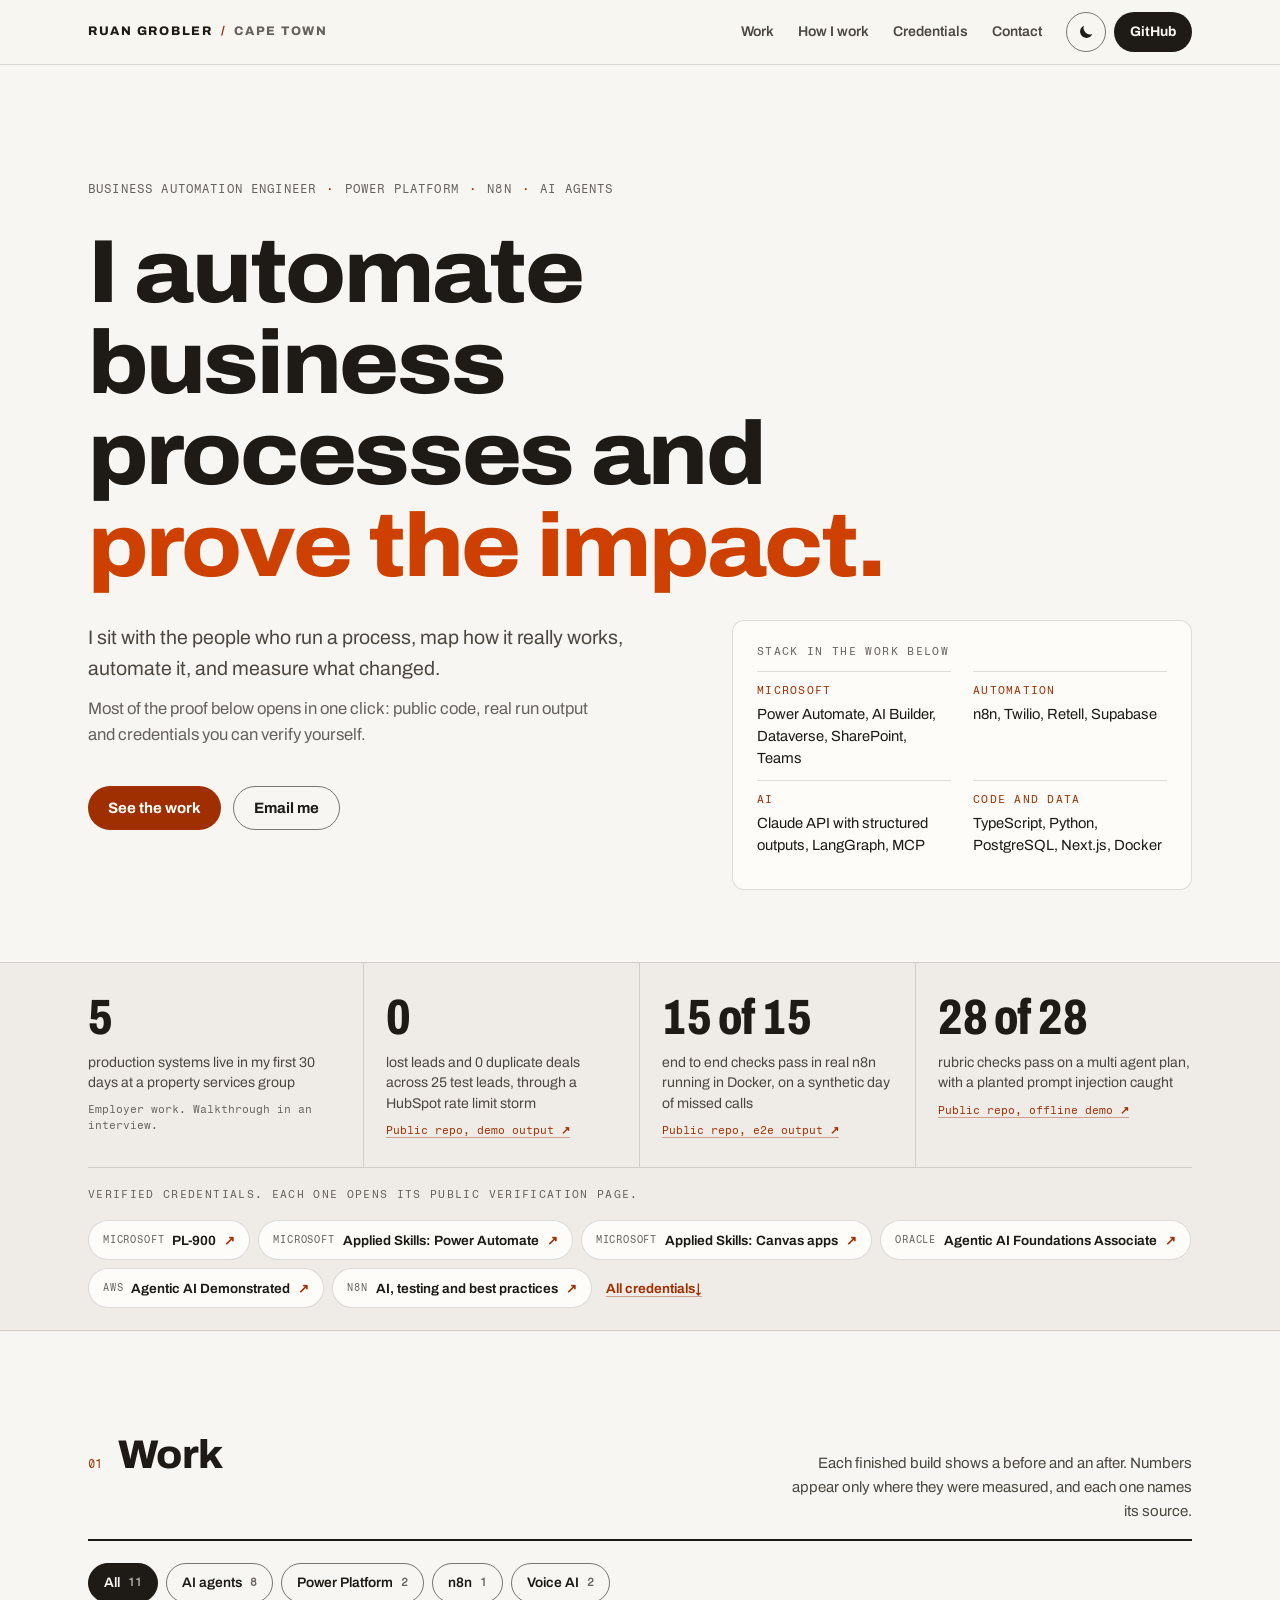
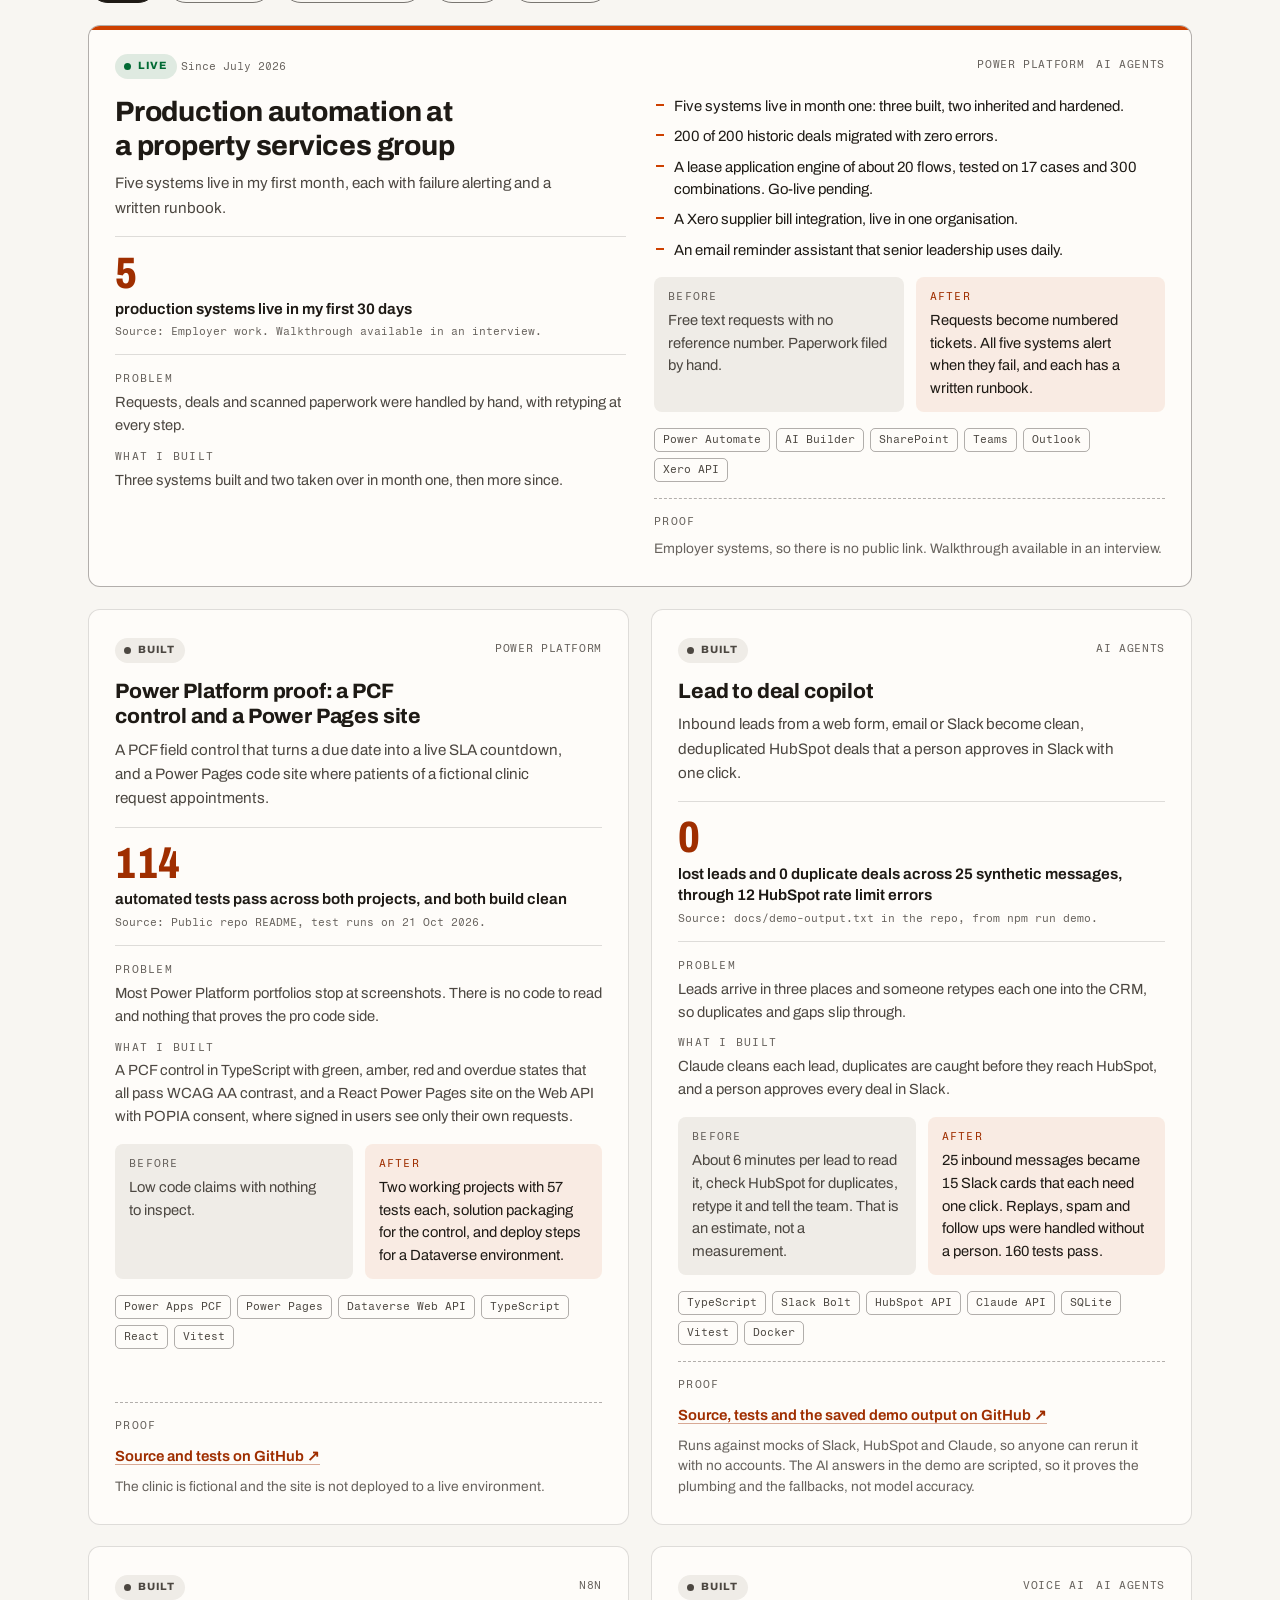
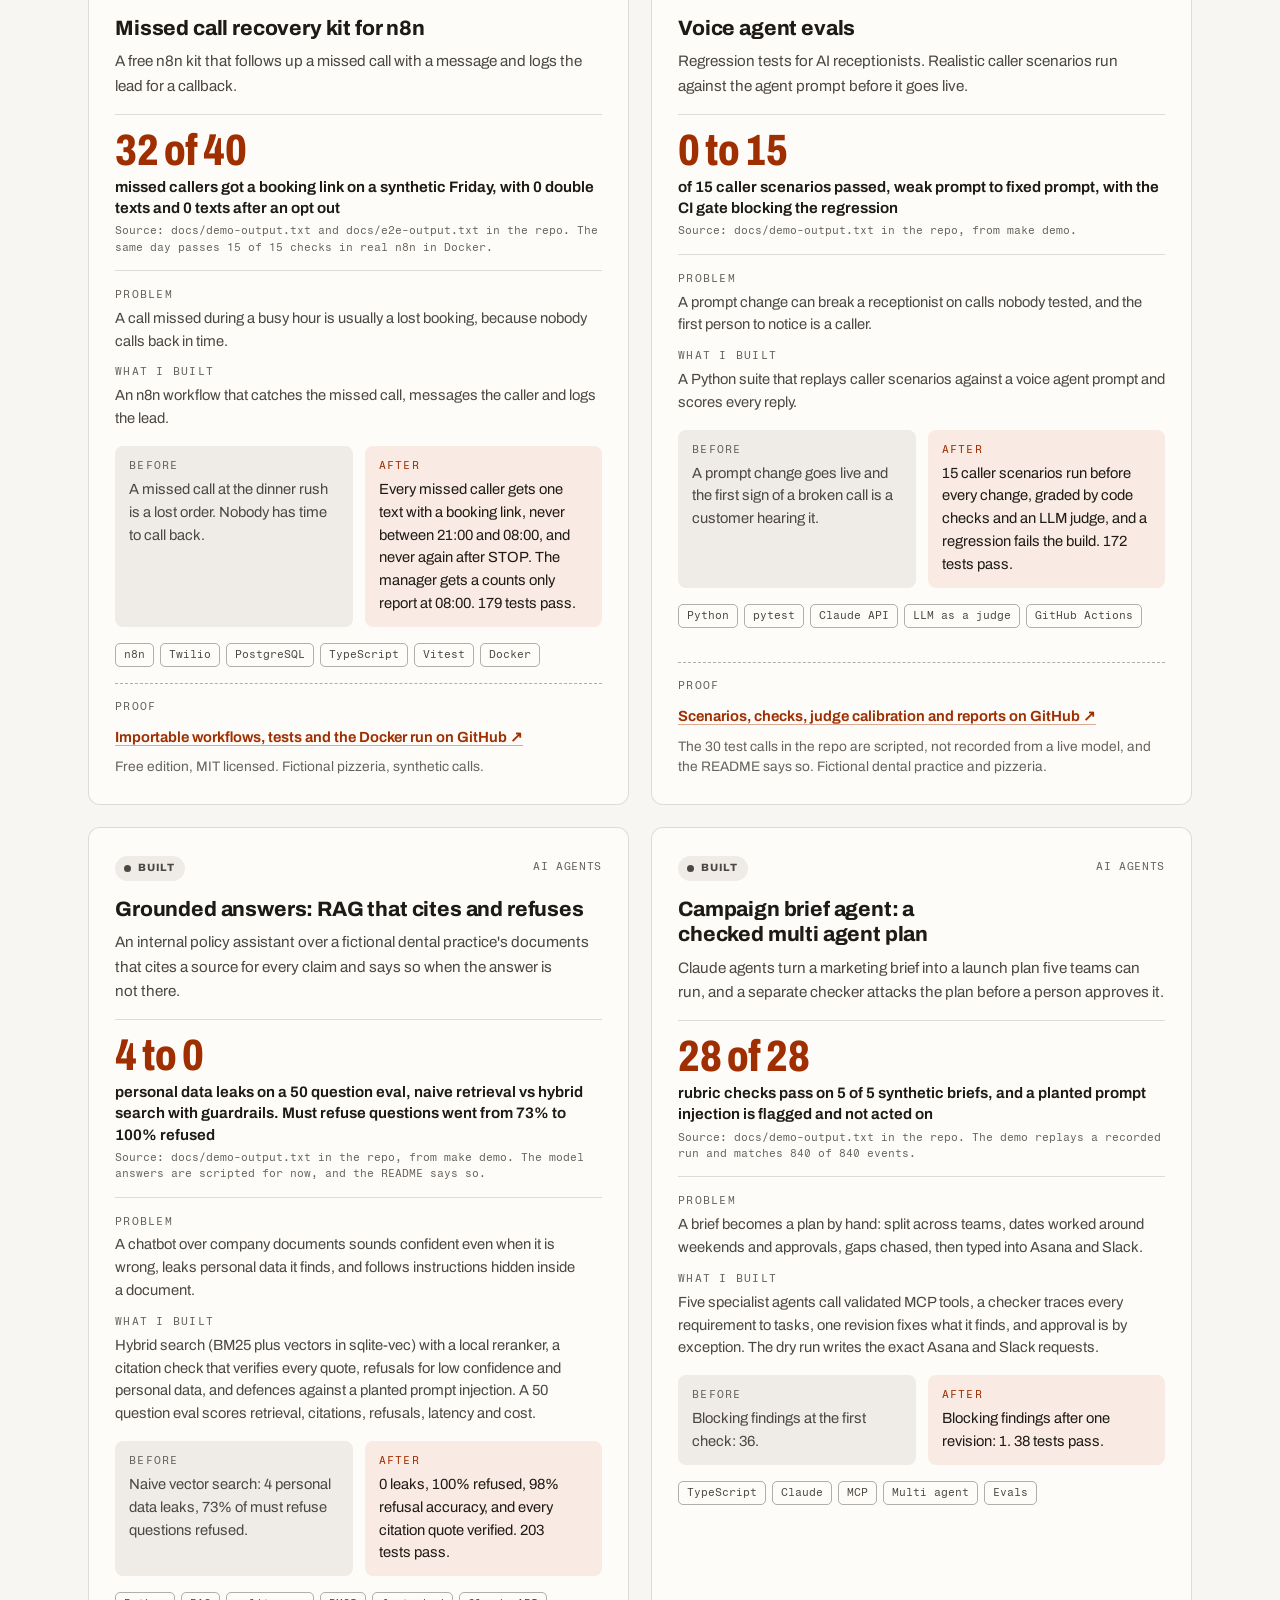
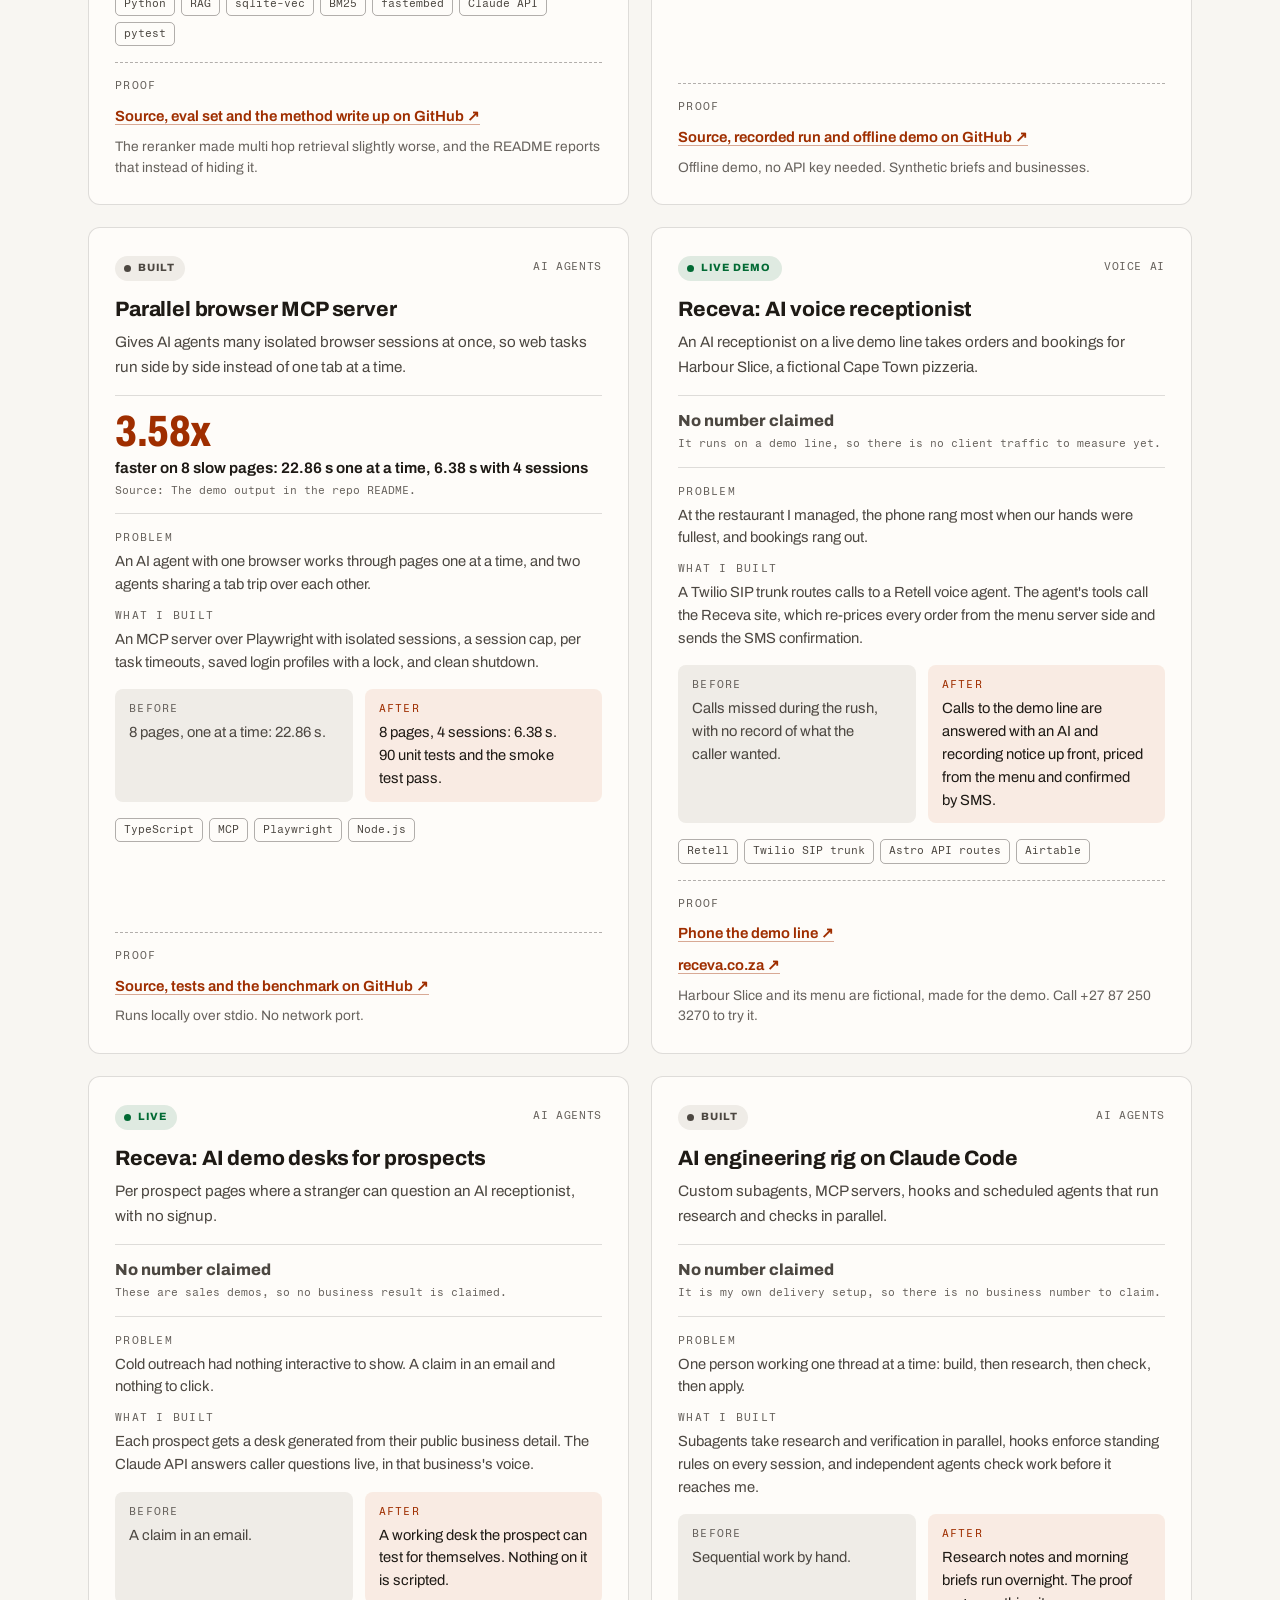
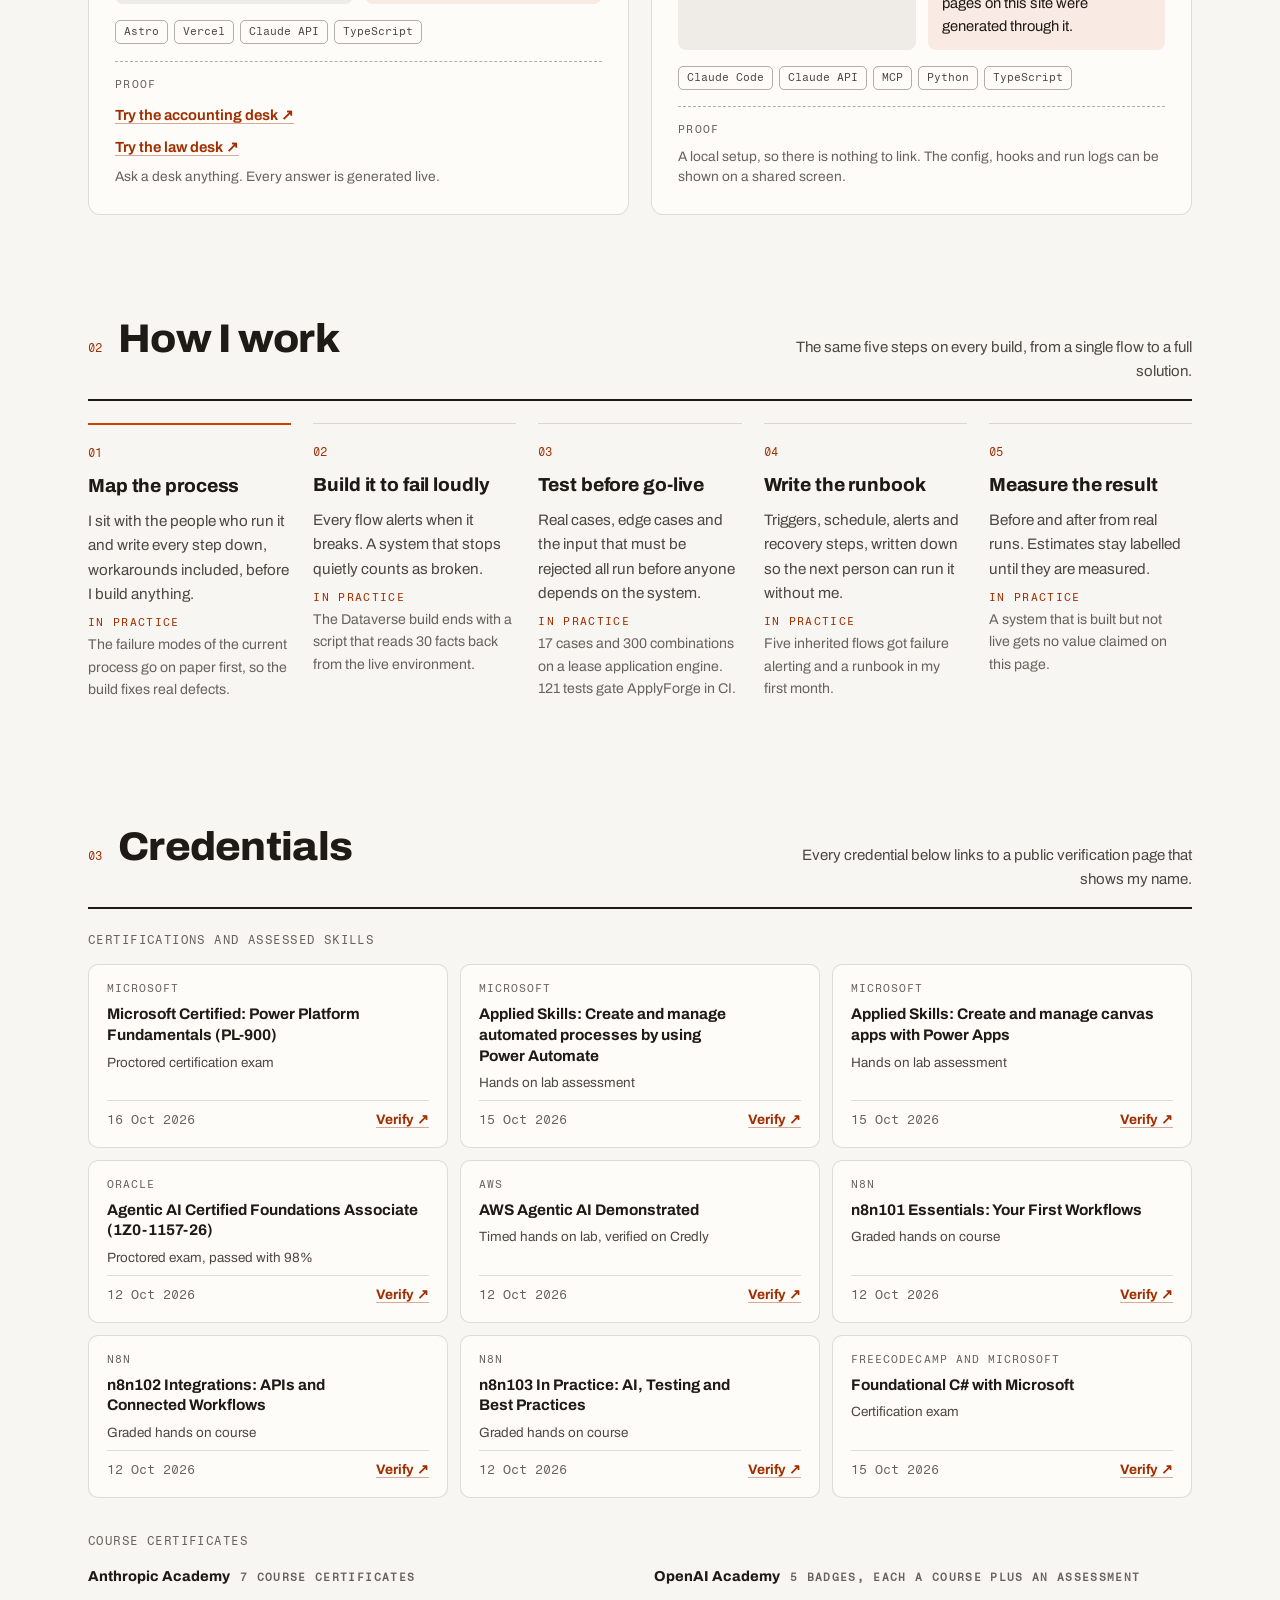
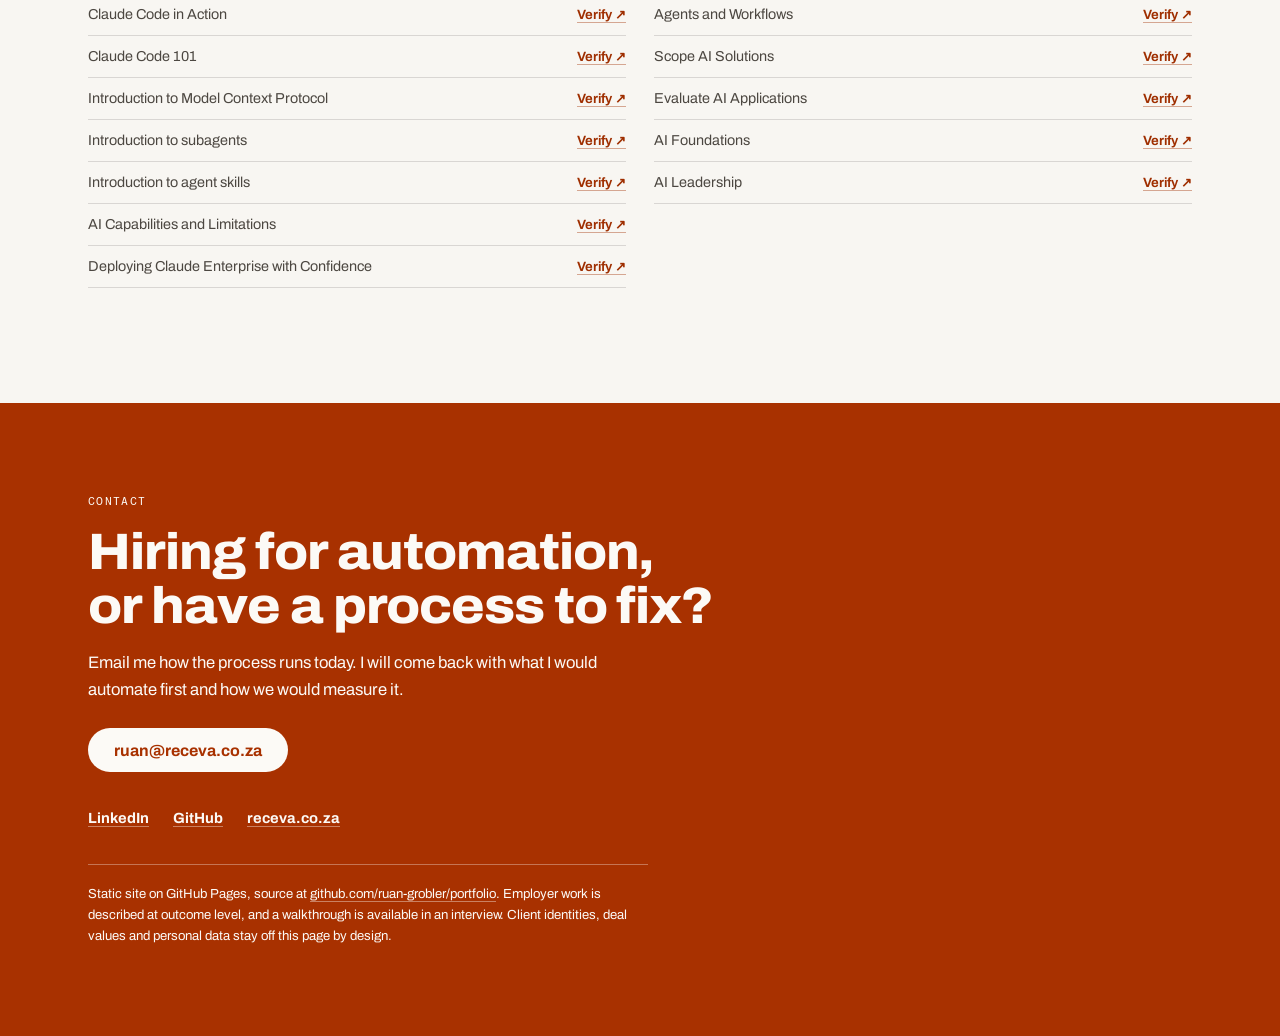
==== commit d6d5e90e: "Add Grounded Answers card Co-Authored-By: Claude Opus 5.5 <noreply@anthropic.com>" ====
--- a/index.html
+++ b/index.html
@@ -108,11 +108,11 @@
       </p>
     </div>
     <div class="filters" role="group" aria-label="Filter the work by type" hidden>
-      <!-- build:filters --><button class="chip" type="button" data-filter="all" data-label="All work" aria-pressed="true">All <span class="count">10</span></button><button class="chip" type="button" data-filter="ai-agents" data-label="AI agents" aria-pressed="false">AI agents <span class="count">7<span class="visually-hidden"> projects</span></span></button><button class="chip" type="button" data-filter="power-platform" data-label="Power Platform" aria-pressed="false">Power Platform <span class="count">2<span class="visually-hidden"> projects</span></span></button><button class="chip" type="button" data-filter="n8n" data-label="n8n" aria-pressed="false">n8n <span class="count">1<span class="visually-hidden"> projects</span></span></button><button class="chip" type="button" data-filter="voice-ai" data-label="Voice AI" aria-pressed="false">Voice AI <span class="count">2<span class="visually-hidden"> projects</span></span></button><!-- /build:filters -->
+      <!-- build:filters --><button class="chip" type="button" data-filter="all" data-label="All work" aria-pressed="true">All <span class="count">11</span></button><button class="chip" type="button" data-filter="ai-agents" data-label="AI agents" aria-pressed="false">AI agents <span class="count">8<span class="visually-hidden"> projects</span></span></button><button class="chip" type="button" data-filter="power-platform" data-label="Power Platform" aria-pressed="false">Power Platform <span class="count">2<span class="visually-hidden"> projects</span></span></button><button class="chip" type="button" data-filter="n8n" data-label="n8n" aria-pressed="false">n8n <span class="count">1<span class="visually-hidden"> projects</span></span></button><button class="chip" type="button" data-filter="voice-ai" data-label="Voice AI" aria-pressed="false">Voice AI <span class="count">2<span class="visually-hidden"> projects</span></span></button><!-- /build:filters -->
     </div>
     <p class="filter-status visually-hidden" aria-live="polite" aria-atomic="true"></p>
     <div class="grid">
-      <!-- build:cards --><article class="card card-featured" id="p-property-services-group" data-tags="power-platform ai-agents" aria-labelledby="t-property-services-group"><div class="card-top"><p><span class="status status-live">Live</span><span class="status-note">Since July 2026</span></p><ul class="tags" aria-label="Type"><li>Power Platform</li><li>AI agents</li></ul></div><div class="feat-cols"><div><h3 id="t-property-services-group">Production automation at a property services group</h3><p class="pitch">Five systems live in my first month, each with failure alerting and a written runbook.</p><div class="metric"><p class="metric-value">5</p><p class="metric-label">production systems live in my first 30 days</p><p class="metric-source">Source: Employer work. Walkthrough available in an interview.</p></div><dl class="facts"><div><dt>Problem</dt><dd>Requests, deals and scanned paperwork were handled by hand, with retyping at every step.</dd></div><div><dt>What I built</dt><dd>Three systems built and two taken over in month one, then more since.</dd></div></dl></div><div><ul class="outcomes" aria-label="Outcomes"><li>Five systems live in month one: three built, two inherited and hardened.</li><li>200 of 200 historic deals migrated with zero errors.</li><li>A lease application engine of about 20 flows, tested on 17 cases and 300 combinations. Go-live pending.</li><li>A Xero supplier bill integration, live in one organisation.</li><li>An email reminder assistant that senior leadership uses daily.</li></ul><dl class="ba"><div class="ba-before"><dt>Before</dt><dd>Free text requests with no reference number. Paperwork filed by hand.</dd></div><div class="ba-after"><dt>After</dt><dd>Requests become numbered tickets. All five systems alert when they fail, and each has a written runbook.</dd></div></dl><ul class="chips" aria-label="Stack"><li>Power Automate</li><li>AI Builder</li><li>SharePoint</li><li>Teams</li><li>Outlook</li><li>Xero API</li></ul><div class="proof"><p class="k">Proof</p><p class="proof-note">Employer systems, so there is no public link. Walkthrough available in an interview.</p></div></div></div></article><article class="card" id="p-power-platform-proof" data-tags="power-platform" aria-labelledby="t-power-platform-proof"><div class="card-top"><p><span class="status status-built">Built</span></p><ul class="tags" aria-label="Type"><li>Power Platform</li></ul></div><h3 id="t-power-platform-proof">Power Platform proof: a PCF control and a Power Pages site</h3><p class="pitch">A PCF field control that turns a due date into a live SLA countdown, and a Power Pages code site where patients of a fictional clinic request appointments.</p><div class="metric"><p class="metric-value">114</p><p class="metric-label">automated tests pass across both projects, and both build clean</p><p class="metric-source">Source: Public repo README, test runs on 21 Oct 2026.</p></div><dl class="facts"><div><dt>Problem</dt><dd>Most Power Platform portfolios stop at screenshots. There is no code to read and nothing that proves the pro code side.</dd></div><div><dt>What I built</dt><dd>A PCF control in TypeScript with green, amber, red and overdue states that all pass WCAG AA contrast, and a React Power Pages site on the Web API with POPIA consent, where signed in users see only their own requests.</dd></div></dl><dl class="ba"><div class="ba-before"><dt>Before</dt><dd>Low code claims with nothing to inspect.</dd></div><div class="ba-after"><dt>After</dt><dd>Two working projects with 57 tests each, solution packaging for the control, and deploy steps for a Dataverse environment.</dd></div></dl><ul class="chips" aria-label="Stack"><li>Power Apps PCF</li><li>Power Pages</li><li>Dataverse Web API</li><li>TypeScript</li><li>React</li><li>Vitest</li></ul><div class="proof"><p class="k">Proof</p><ul><li><a href="https://github.com/ruan-grobler/power-platform-proof" target="_blank" rel="noopener noreferrer">Source and tests on GitHub <span class="arrow" aria-hidden="true">&#8599;</span><span class="visually-hidden"> (opens in a new tab)</span></a></li></ul><p class="proof-note">The clinic is fictional and the site is not deployed to a live environment.</p></div></article><article class="card" id="p-lead-to-deal-copilot" data-tags="ai-agents" aria-labelledby="t-lead-to-deal-copilot"><div class="card-top"><p><span class="status status-built">Built</span></p><ul class="tags" aria-label="Type"><li>AI agents</li></ul></div><h3 id="t-lead-to-deal-copilot">Lead to deal copilot</h3><p class="pitch">Inbound leads from a web form, email or Slack become clean, deduplicated HubSpot deals that a person approves in Slack with one click.</p><div class="metric"><p class="metric-value">0</p><p class="metric-label">lost leads and 0 duplicate deals across 25 synthetic messages, through 12 HubSpot rate limit errors</p><p class="metric-source">Source: docs/demo-output.txt in the repo, from npm run demo.</p></div><dl class="facts"><div><dt>Problem</dt><dd>Leads arrive in three places and someone retypes each one into the CRM, so duplicates and gaps slip through.</dd></div><div><dt>What I built</dt><dd>Claude cleans each lead, duplicates are caught before they reach HubSpot, and a person approves every deal in Slack.</dd></div></dl><dl class="ba"><div class="ba-before"><dt>Before</dt><dd>About 6 minutes per lead to read it, check HubSpot for duplicates, retype it and tell the team. That is an estimate, not a measurement.</dd></div><div class="ba-after"><dt>After</dt><dd>25 inbound messages became 15 Slack cards that each need one click. Replays, spam and follow ups were handled without a person. 160 tests pass.</dd></div></dl><ul class="chips" aria-label="Stack"><li>TypeScript</li><li>Slack Bolt</li><li>HubSpot API</li><li>Claude API</li><li>SQLite</li><li>Vitest</li><li>Docker</li></ul><div class="proof"><p class="k">Proof</p><ul><li><a href="https://github.com/ruan-grobler/lead-to-deal-copilot" target="_blank" rel="noopener noreferrer">Source, tests and the saved demo output on GitHub <span class="arrow" aria-hidden="true">&#8599;</span><span class="visually-hidden"> (opens in a new tab)</span></a></li></ul><p class="proof-note">Runs against mocks of Slack, HubSpot and Claude, so anyone can rerun it with no accounts. The AI answers in the demo are scripted, so it proves the plumbing and the fallbacks, not model accuracy.</p></div></article><article class="card" id="p-n8n-missed-call-recovery" data-tags="n8n" aria-labelledby="t-n8n-missed-call-recovery"><div class="card-top"><p><span class="status status-built">Built</span></p><ul class="tags" aria-label="Type"><li>n8n</li></ul></div><h3 id="t-n8n-missed-call-recovery">Missed call recovery kit for n8n</h3><p class="pitch">A free n8n kit that follows up a missed call with a message and logs the lead for a callback.</p><div class="metric"><p class="metric-value">32 of 40</p><p class="metric-label">missed callers got a booking link on a synthetic Friday, with 0 double texts and 0 texts after an opt out</p><p class="metric-source">Source: docs/demo-output.txt and docs/e2e-output.txt in the repo. The same day passes 15 of 15 checks in real n8n in Docker.</p></div><dl class="facts"><div><dt>Problem</dt><dd>A call missed during a busy hour is usually a lost booking, because nobody calls back in time.</dd></div><div><dt>What I built</dt><dd>An n8n workflow that catches the missed call, messages the caller and logs the lead.</dd></div></dl><dl class="ba"><div class="ba-before"><dt>Before</dt><dd>A missed call at the dinner rush is a lost order. Nobody has time to call back.</dd></div><div class="ba-after"><dt>After</dt><dd>Every missed caller gets one text with a booking link, never between 21:00 and 08:00, and never again after STOP. The manager gets a counts only report at 08:00. 179 tests pass.</dd></div></dl><ul class="chips" aria-label="Stack"><li>n8n</li><li>Twilio</li><li>PostgreSQL</li><li>TypeScript</li><li>Vitest</li><li>Docker</li></ul><div class="proof"><p class="k">Proof</p><ul><li><a href="https://github.com/ruan-grobler/n8n-missed-call-recovery" target="_blank" rel="noopener noreferrer">Importable workflows, tests and the Docker run on GitHub <span class="arrow" aria-hidden="true">&#8599;</span><span class="visually-hidden"> (opens in a new tab)</span></a></li></ul><p class="proof-note">Free edition, MIT licensed. Fictional pizzeria, synthetic calls.</p></div></article><article class="card" id="p-voice-agent-evals" data-tags="voice-ai ai-agents" aria-labelledby="t-voice-agent-evals"><div class="card-top"><p><span class="status status-built">Built</span></p><ul class="tags" aria-label="Type"><li>Voice AI</li><li>AI agents</li></ul></div><h3 id="t-voice-agent-evals">Voice agent evals</h3><p class="pitch">Regression tests for AI receptionists. Realistic caller scenarios run against the agent prompt before it goes live.</p><div class="metric"><p class="metric-value">0 to 15</p><p class="metric-label">of 15 caller scenarios passed, weak prompt to fixed prompt, with the CI gate blocking the regression</p><p class="metric-source">Source: docs/demo-output.txt in the repo, from make demo.</p></div><dl class="facts"><div><dt>Problem</dt><dd>A prompt change can break a receptionist on calls nobody tested, and the first person to notice is a caller.</dd></div><div><dt>What I built</dt><dd>A Python suite that replays caller scenarios against a voice agent prompt and scores every reply.</dd></div></dl><dl class="ba"><div class="ba-before"><dt>Before</dt><dd>A prompt change goes live and the first sign of a broken call is a customer hearing it.</dd></div><div class="ba-after"><dt>After</dt><dd>15 caller scenarios run before every change, graded by code checks and an LLM judge, and a regression fails the build. 172 tests pass.</dd></div></dl><ul class="chips" aria-label="Stack"><li>Python</li><li>pytest</li><li>Claude API</li><li>LLM as a judge</li><li>GitHub Actions</li></ul><div class="proof"><p class="k">Proof</p><ul><li><a href="https://github.com/ruan-grobler/voice-agent-evals" target="_blank" rel="noopener noreferrer">Scenarios, checks, judge calibration and reports on GitHub <span class="arrow" aria-hidden="true">&#8599;</span><span class="visually-hidden"> (opens in a new tab)</span></a></li></ul><p class="proof-note">The 30 test calls in the repo are scripted, not recorded from a live model, and the README says so. Fictional dental practice and pizzeria.</p></div></article><article class="card" id="p-campaign-brief-agent" data-tags="ai-agents" aria-labelledby="t-campaign-brief-agent"><div class="card-top"><p><span class="status status-built">Built</span></p><ul class="tags" aria-label="Type"><li>AI agents</li></ul></div><h3 id="t-campaign-brief-agent">Campaign brief agent: a checked multi agent plan</h3><p class="pitch">Claude agents turn a marketing brief into a launch plan five teams can run, and a separate checker attacks the plan before a person approves it.</p><div class="metric"><p class="metric-value">28 of 28</p><p class="metric-label">rubric checks pass on 5 of 5 synthetic briefs, and a planted prompt injection is flagged and not acted on</p><p class="metric-source">Source: docs/demo-output.txt in the repo. The demo replays a recorded run and matches 840 of 840 events.</p></div><dl class="facts"><div><dt>Problem</dt><dd>A brief becomes a plan by hand: split across teams, dates worked around weekends and approvals, gaps chased, then typed into Asana and Slack.</dd></div><div><dt>What I built</dt><dd>Five specialist agents call validated MCP tools, a checker traces every requirement to tasks, one revision fixes what it finds, and approval is by exception. The dry run writes the exact Asana and Slack requests.</dd></div></dl><dl class="ba"><div class="ba-before"><dt>Before</dt><dd>Blocking findings at the first check: 36.</dd></div><div class="ba-after"><dt>After</dt><dd>Blocking findings after one revision: 1. 38 tests pass.</dd></div></dl><ul class="chips" aria-label="Stack"><li>TypeScript</li><li>Claude</li><li>MCP</li><li>Multi agent</li><li>Evals</li></ul><div class="proof"><p class="k">Proof</p><ul><li><a href="https://github.com/ruan-grobler/campaign-brief-agent" target="_blank" rel="noopener noreferrer">Source, recorded run and offline demo on GitHub <span class="arrow" aria-hidden="true">&#8599;</span><span class="visually-hidden"> (opens in a new tab)</span></a></li></ul><p class="proof-note">Offline demo, no API key needed. Synthetic briefs and businesses.</p></div></article><article class="card" id="p-parallel-browser-mcp" data-tags="ai-agents" aria-labelledby="t-parallel-browser-mcp"><div class="card-top"><p><span class="status status-built">Built</span></p><ul class="tags" aria-label="Type"><li>AI agents</li></ul></div><h3 id="t-parallel-browser-mcp">Parallel browser MCP server</h3><p class="pitch">Gives AI agents many isolated browser sessions at once, so web tasks run side by side instead of one tab at a time.</p><div class="metric"><p class="metric-value">3.58x</p><p class="metric-label">faster on 8 slow pages: 22.86 s one at a time, 6.38 s with 4 sessions</p><p class="metric-source">Source: The demo output in the repo README.</p></div><dl class="facts"><div><dt>Problem</dt><dd>An AI agent with one browser works through pages one at a time, and two agents sharing a tab trip over each other.</dd></div><div><dt>What I built</dt><dd>An MCP server over Playwright with isolated sessions, a session cap, per task timeouts, saved login profiles with a lock, and clean shutdown.</dd></div></dl><dl class="ba"><div class="ba-before"><dt>Before</dt><dd>8 pages, one at a time: 22.86 s.</dd></div><div class="ba-after"><dt>After</dt><dd>8 pages, 4 sessions: 6.38 s. 90 unit tests and the smoke test pass.</dd></div></dl><ul class="chips" aria-label="Stack"><li>TypeScript</li><li>MCP</li><li>Playwright</li><li>Node.js</li></ul><div class="proof"><p class="k">Proof</p><ul><li><a href="https://github.com/ruan-grobler/parallel-browser-mcp" target="_blank" rel="noopener noreferrer">Source, tests and the benchmark on GitHub <span class="arrow" aria-hidden="true">&#8599;</span><span class="visually-hidden"> (opens in a new tab)</span></a></li></ul><p class="proof-note">Runs locally over stdio. No network port.</p></div></article><article class="card" id="p-receva-voice" data-tags="voice-ai" aria-labelledby="t-receva-voice"><div class="card-top"><p><span class="status status-demo">Live demo</span></p><ul class="tags" aria-label="Type"><li>Voice AI</li></ul></div><h3 id="t-receva-voice">Receva: AI voice receptionist</h3><p class="pitch">An AI receptionist on a live demo line takes orders and bookings for Harbour Slice, a fictional Cape Town pizzeria.</p><div class="metric metric-none"><p class="metric-value">No number claimed</p><p class="metric-source">It runs on a demo line, so there is no client traffic to measure yet.</p></div><dl class="facts"><div><dt>Problem</dt><dd>At the restaurant I managed, the phone rang most when our hands were fullest, and bookings rang out.</dd></div><div><dt>What I built</dt><dd>A Twilio SIP trunk routes calls to a Retell voice agent. The agent&#x27;s tools call the Receva site, which re-prices every order from the menu server side and sends the SMS confirmation.</dd></div></dl><dl class="ba"><div class="ba-before"><dt>Before</dt><dd>Calls missed during the rush, with no record of what the caller wanted.</dd></div><div class="ba-after"><dt>After</dt><dd>Calls to the demo line are answered with an AI and recording notice up front, priced from the menu and confirmed by SMS.</dd></div></dl><ul class="chips" aria-label="Stack"><li>Retell</li><li>Twilio SIP trunk</li><li>Astro API routes</li><li>Airtable</li></ul><div class="proof"><p class="k">Proof</p><ul><li><a href="https://receva.co.za/demo" target="_blank" rel="noopener noreferrer">Phone the demo line <span class="arrow" aria-hidden="true">&#8599;</span><span class="visually-hidden"> (opens in a new tab)</span></a></li><li><a href="https://receva.co.za" target="_blank" rel="noopener noreferrer">receva.co.za <span class="arrow" aria-hidden="true">&#8599;</span><span class="visually-hidden"> (opens in a new tab)</span></a></li></ul><p class="proof-note">Harbour Slice and its menu are fictional, made for the demo. Call +27 87 250 3270 to try it.</p></div></article><article class="card" id="p-receva-desks" data-tags="ai-agents" aria-labelledby="t-receva-desks"><div class="card-top"><p><span class="status status-live">Live</span></p><ul class="tags" aria-label="Type"><li>AI agents</li></ul></div><h3 id="t-receva-desks">Receva: AI demo desks for prospects</h3><p class="pitch">Per prospect pages where a stranger can question an AI receptionist, with no signup.</p><div class="metric metric-none"><p class="metric-value">No number claimed</p><p class="metric-source">These are sales demos, so no business result is claimed.</p></div><dl class="facts"><div><dt>Problem</dt><dd>Cold outreach had nothing interactive to show. A claim in an email and nothing to click.</dd></div><div><dt>What I built</dt><dd>Each prospect gets a desk generated from their public business detail. The Claude API answers caller questions live, in that business&#x27;s voice.</dd></div></dl><dl class="ba"><div class="ba-before"><dt>Before</dt><dd>A claim in an email.</dd></div><div class="ba-after"><dt>After</dt><dd>A working desk the prospect can test for themselves. Nothing on it is scripted.</dd></div></dl><ul class="chips" aria-label="Stack"><li>Astro</li><li>Vercel</li><li>Claude API</li><li>TypeScript</li></ul><div class="proof"><p class="k">Proof</p><ul><li><a href="https://receva.co.za/demos/table-bay-accounting.html" target="_blank" rel="noopener noreferrer">Try the accounting desk <span class="arrow" aria-hidden="true">&#8599;</span><span class="visually-hidden"> (opens in a new tab)</span></a></li><li><a href="https://receva.co.za/demos/cape-chambers-law.html" target="_blank" rel="noopener noreferrer">Try the law desk <span class="arrow" aria-hidden="true">&#8599;</span><span class="visually-hidden"> (opens in a new tab)</span></a></li></ul><p class="proof-note">Ask a desk anything. Every answer is generated live.</p></div></article><article class="card" id="p-ai-rig" data-tags="ai-agents" aria-labelledby="t-ai-rig"><div class="card-top"><p><span class="status status-built">Built</span></p><ul class="tags" aria-label="Type"><li>AI agents</li></ul></div><h3 id="t-ai-rig">AI engineering rig on Claude Code</h3><p class="pitch">Custom subagents, MCP servers, hooks and scheduled agents that run research and checks in parallel.</p><div class="metric metric-none"><p class="metric-value">No number claimed</p><p class="metric-source">It is my own delivery setup, so there is no business number to claim.</p></div><dl class="facts"><div><dt>Problem</dt><dd>One person working one thread at a time: build, then research, then check, then apply.</dd></div><div><dt>What I built</dt><dd>Subagents take research and verification in parallel, hooks enforce standing rules on every session, and independent agents check work before it reaches me.</dd></div></dl><dl class="ba"><div class="ba-before"><dt>Before</dt><dd>Sequential work by hand.</dd></div><div class="ba-after"><dt>After</dt><dd>Research notes and morning briefs run overnight. The proof pages on this site were generated through it.</dd></div></dl><ul class="chips" aria-label="Stack"><li>Claude Code</li><li>Claude API</li><li>MCP</li><li>Python</li><li>TypeScript</li></ul><div class="proof"><p class="k">Proof</p><p class="proof-note">A local setup, so there is nothing to link. The config, hooks and run logs can be shown on a shared screen.</p></div></article><!-- /build:cards -->
+      <!-- build:cards --><article class="card card-featured" id="p-property-services-group" data-tags="power-platform ai-agents" aria-labelledby="t-property-services-group"><div class="card-top"><p><span class="status status-live">Live</span><span class="status-note">Since July 2026</span></p><ul class="tags" aria-label="Type"><li>Power Platform</li><li>AI agents</li></ul></div><div class="feat-cols"><div><h3 id="t-property-services-group">Production automation at a property services group</h3><p class="pitch">Five systems live in my first month, each with failure alerting and a written runbook.</p><div class="metric"><p class="metric-value">5</p><p class="metric-label">production systems live in my first 30 days</p><p class="metric-source">Source: Employer work. Walkthrough available in an interview.</p></div><dl class="facts"><div><dt>Problem</dt><dd>Requests, deals and scanned paperwork were handled by hand, with retyping at every step.</dd></div><div><dt>What I built</dt><dd>Three systems built and two taken over in month one, then more since.</dd></div></dl></div><div><ul class="outcomes" aria-label="Outcomes"><li>Five systems live in month one: three built, two inherited and hardened.</li><li>200 of 200 historic deals migrated with zero errors.</li><li>A lease application engine of about 20 flows, tested on 17 cases and 300 combinations. Go-live pending.</li><li>A Xero supplier bill integration, live in one organisation.</li><li>An email reminder assistant that senior leadership uses daily.</li></ul><dl class="ba"><div class="ba-before"><dt>Before</dt><dd>Free text requests with no reference number. Paperwork filed by hand.</dd></div><div class="ba-after"><dt>After</dt><dd>Requests become numbered tickets. All five systems alert when they fail, and each has a written runbook.</dd></div></dl><ul class="chips" aria-label="Stack"><li>Power Automate</li><li>AI Builder</li><li>SharePoint</li><li>Teams</li><li>Outlook</li><li>Xero API</li></ul><div class="proof"><p class="k">Proof</p><p class="proof-note">Employer systems, so there is no public link. Walkthrough available in an interview.</p></div></div></div></article><article class="card" id="p-power-platform-proof" data-tags="power-platform" aria-labelledby="t-power-platform-proof"><div class="card-top"><p><span class="status status-built">Built</span></p><ul class="tags" aria-label="Type"><li>Power Platform</li></ul></div><h3 id="t-power-platform-proof">Power Platform proof: a PCF control and a Power Pages site</h3><p class="pitch">A PCF field control that turns a due date into a live SLA countdown, and a Power Pages code site where patients of a fictional clinic request appointments.</p><div class="metric"><p class="metric-value">114</p><p class="metric-label">automated tests pass across both projects, and both build clean</p><p class="metric-source">Source: Public repo README, test runs on 21 Oct 2026.</p></div><dl class="facts"><div><dt>Problem</dt><dd>Most Power Platform portfolios stop at screenshots. There is no code to read and nothing that proves the pro code side.</dd></div><div><dt>What I built</dt><dd>A PCF control in TypeScript with green, amber, red and overdue states that all pass WCAG AA contrast, and a React Power Pages site on the Web API with POPIA consent, where signed in users see only their own requests.</dd></div></dl><dl class="ba"><div class="ba-before"><dt>Before</dt><dd>Low code claims with nothing to inspect.</dd></div><div class="ba-after"><dt>After</dt><dd>Two working projects with 57 tests each, solution packaging for the control, and deploy steps for a Dataverse environment.</dd></div></dl><ul class="chips" aria-label="Stack"><li>Power Apps PCF</li><li>Power Pages</li><li>Dataverse Web API</li><li>TypeScript</li><li>React</li><li>Vitest</li></ul><div class="proof"><p class="k">Proof</p><ul><li><a href="https://github.com/ruan-grobler/power-platform-proof" target="_blank" rel="noopener noreferrer">Source and tests on GitHub <span class="arrow" aria-hidden="true">&#8599;</span><span class="visually-hidden"> (opens in a new tab)</span></a></li></ul><p class="proof-note">The clinic is fictional and the site is not deployed to a live environment.</p></div></article><article class="card" id="p-lead-to-deal-copilot" data-tags="ai-agents" aria-labelledby="t-lead-to-deal-copilot"><div class="card-top"><p><span class="status status-built">Built</span></p><ul class="tags" aria-label="Type"><li>AI agents</li></ul></div><h3 id="t-lead-to-deal-copilot">Lead to deal copilot</h3><p class="pitch">Inbound leads from a web form, email or Slack become clean, deduplicated HubSpot deals that a person approves in Slack with one click.</p><div class="metric"><p class="metric-value">0</p><p class="metric-label">lost leads and 0 duplicate deals across 25 synthetic messages, through 12 HubSpot rate limit errors</p><p class="metric-source">Source: docs/demo-output.txt in the repo, from npm run demo.</p></div><dl class="facts"><div><dt>Problem</dt><dd>Leads arrive in three places and someone retypes each one into the CRM, so duplicates and gaps slip through.</dd></div><div><dt>What I built</dt><dd>Claude cleans each lead, duplicates are caught before they reach HubSpot, and a person approves every deal in Slack.</dd></div></dl><dl class="ba"><div class="ba-before"><dt>Before</dt><dd>About 6 minutes per lead to read it, check HubSpot for duplicates, retype it and tell the team. That is an estimate, not a measurement.</dd></div><div class="ba-after"><dt>After</dt><dd>25 inbound messages became 15 Slack cards that each need one click. Replays, spam and follow ups were handled without a person. 160 tests pass.</dd></div></dl><ul class="chips" aria-label="Stack"><li>TypeScript</li><li>Slack Bolt</li><li>HubSpot API</li><li>Claude API</li><li>SQLite</li><li>Vitest</li><li>Docker</li></ul><div class="proof"><p class="k">Proof</p><ul><li><a href="https://github.com/ruan-grobler/lead-to-deal-copilot" target="_blank" rel="noopener noreferrer">Source, tests and the saved demo output on GitHub <span class="arrow" aria-hidden="true">&#8599;</span><span class="visually-hidden"> (opens in a new tab)</span></a></li></ul><p class="proof-note">Runs against mocks of Slack, HubSpot and Claude, so anyone can rerun it with no accounts. The AI answers in the demo are scripted, so it proves the plumbing and the fallbacks, not model accuracy.</p></div></article><article class="card" id="p-n8n-missed-call-recovery" data-tags="n8n" aria-labelledby="t-n8n-missed-call-recovery"><div class="card-top"><p><span class="status status-built">Built</span></p><ul class="tags" aria-label="Type"><li>n8n</li></ul></div><h3 id="t-n8n-missed-call-recovery">Missed call recovery kit for n8n</h3><p class="pitch">A free n8n kit that follows up a missed call with a message and logs the lead for a callback.</p><div class="metric"><p class="metric-value">32 of 40</p><p class="metric-label">missed callers got a booking link on a synthetic Friday, with 0 double texts and 0 texts after an opt out</p><p class="metric-source">Source: docs/demo-output.txt and docs/e2e-output.txt in the repo. The same day passes 15 of 15 checks in real n8n in Docker.</p></div><dl class="facts"><div><dt>Problem</dt><dd>A call missed during a busy hour is usually a lost booking, because nobody calls back in time.</dd></div><div><dt>What I built</dt><dd>An n8n workflow that catches the missed call, messages the caller and logs the lead.</dd></div></dl><dl class="ba"><div class="ba-before"><dt>Before</dt><dd>A missed call at the dinner rush is a lost order. Nobody has time to call back.</dd></div><div class="ba-after"><dt>After</dt><dd>Every missed caller gets one text with a booking link, never between 21:00 and 08:00, and never again after STOP. The manager gets a counts only report at 08:00. 179 tests pass.</dd></div></dl><ul class="chips" aria-label="Stack"><li>n8n</li><li>Twilio</li><li>PostgreSQL</li><li>TypeScript</li><li>Vitest</li><li>Docker</li></ul><div class="proof"><p class="k">Proof</p><ul><li><a href="https://github.com/ruan-grobler/n8n-missed-call-recovery" target="_blank" rel="noopener noreferrer">Importable workflows, tests and the Docker run on GitHub <span class="arrow" aria-hidden="true">&#8599;</span><span class="visually-hidden"> (opens in a new tab)</span></a></li></ul><p class="proof-note">Free edition, MIT licensed. Fictional pizzeria, synthetic calls.</p></div></article><article class="card" id="p-voice-agent-evals" data-tags="voice-ai ai-agents" aria-labelledby="t-voice-agent-evals"><div class="card-top"><p><span class="status status-built">Built</span></p><ul class="tags" aria-label="Type"><li>Voice AI</li><li>AI agents</li></ul></div><h3 id="t-voice-agent-evals">Voice agent evals</h3><p class="pitch">Regression tests for AI receptionists. Realistic caller scenarios run against the agent prompt before it goes live.</p><div class="metric"><p class="metric-value">0 to 15</p><p class="metric-label">of 15 caller scenarios passed, weak prompt to fixed prompt, with the CI gate blocking the regression</p><p class="metric-source">Source: docs/demo-output.txt in the repo, from make demo.</p></div><dl class="facts"><div><dt>Problem</dt><dd>A prompt change can break a receptionist on calls nobody tested, and the first person to notice is a caller.</dd></div><div><dt>What I built</dt><dd>A Python suite that replays caller scenarios against a voice agent prompt and scores every reply.</dd></div></dl><dl class="ba"><div class="ba-before"><dt>Before</dt><dd>A prompt change goes live and the first sign of a broken call is a customer hearing it.</dd></div><div class="ba-after"><dt>After</dt><dd>15 caller scenarios run before every change, graded by code checks and an LLM judge, and a regression fails the build. 172 tests pass.</dd></div></dl><ul class="chips" aria-label="Stack"><li>Python</li><li>pytest</li><li>Claude API</li><li>LLM as a judge</li><li>GitHub Actions</li></ul><div class="proof"><p class="k">Proof</p><ul><li><a href="https://github.com/ruan-grobler/voice-agent-evals" target="_blank" rel="noopener noreferrer">Scenarios, checks, judge calibration and reports on GitHub <span class="arrow" aria-hidden="true">&#8599;</span><span class="visually-hidden"> (opens in a new tab)</span></a></li></ul><p class="proof-note">The 30 test calls in the repo are scripted, not recorded from a live model, and the README says so. Fictional dental practice and pizzeria.</p></div></article><article class="card" id="p-grounded-answers" data-tags="ai-agents" aria-labelledby="t-grounded-answers"><div class="card-top"><p><span class="status status-built">Built</span></p><ul class="tags" aria-label="Type"><li>AI agents</li></ul></div><h3 id="t-grounded-answers">Grounded answers: RAG that cites and refuses</h3><p class="pitch">An internal policy assistant over a fictional dental practice&#x27;s documents that cites a source for every claim and says so when the answer is not there.</p><div class="metric"><p class="metric-value">4 to 0</p><p class="metric-label">personal data leaks on a 50 question eval, naive retrieval vs hybrid search with guardrails. Must refuse questions went from 73% to 100% refused</p><p class="metric-source">Source: docs/demo-output.txt in the repo, from make demo. The model answers are scripted for now, and the README says so.</p></div><dl class="facts"><div><dt>Problem</dt><dd>A chatbot over company documents sounds confident even when it is wrong, leaks personal data it finds, and follows instructions hidden inside a document.</dd></div><div><dt>What I built</dt><dd>Hybrid search (BM25 plus vectors in sqlite-vec) with a local reranker, a citation check that verifies every quote, refusals for low confidence and personal data, and defences against a planted prompt injection. A 50 question eval scores retrieval, citations, refusals, latency and cost.</dd></div></dl><dl class="ba"><div class="ba-before"><dt>Before</dt><dd>Naive vector search: 4 personal data leaks, 73% of must refuse questions refused.</dd></div><div class="ba-after"><dt>After</dt><dd>0 leaks, 100% refused, 98% refusal accuracy, and every citation quote verified. 203 tests pass.</dd></div></dl><ul class="chips" aria-label="Stack"><li>Python</li><li>RAG</li><li>sqlite-vec</li><li>BM25</li><li>fastembed</li><li>Claude API</li><li>pytest</li></ul><div class="proof"><p class="k">Proof</p><ul><li><a href="https://github.com/ruan-grobler/grounded-answers" target="_blank" rel="noopener noreferrer">Source, eval set and the method write up on GitHub <span class="arrow" aria-hidden="true">&#8599;</span><span class="visually-hidden"> (opens in a new tab)</span></a></li></ul><p class="proof-note">The reranker made multi hop retrieval slightly worse, and the README reports that instead of hiding it.</p></div></article><article class="card" id="p-campaign-brief-agent" data-tags="ai-agents" aria-labelledby="t-campaign-brief-agent"><div class="card-top"><p><span class="status status-built">Built</span></p><ul class="tags" aria-label="Type"><li>AI agents</li></ul></div><h3 id="t-campaign-brief-agent">Campaign brief agent: a checked multi agent plan</h3><p class="pitch">Claude agents turn a marketing brief into a launch plan five teams can run, and a separate checker attacks the plan before a person approves it.</p><div class="metric"><p class="metric-value">28 of 28</p><p class="metric-label">rubric checks pass on 5 of 5 synthetic briefs, and a planted prompt injection is flagged and not acted on</p><p class="metric-source">Source: docs/demo-output.txt in the repo. The demo replays a recorded run and matches 840 of 840 events.</p></div><dl class="facts"><div><dt>Problem</dt><dd>A brief becomes a plan by hand: split across teams, dates worked around weekends and approvals, gaps chased, then typed into Asana and Slack.</dd></div><div><dt>What I built</dt><dd>Five specialist agents call validated MCP tools, a checker traces every requirement to tasks, one revision fixes what it finds, and approval is by exception. The dry run writes the exact Asana and Slack requests.</dd></div></dl><dl class="ba"><div class="ba-before"><dt>Before</dt><dd>Blocking findings at the first check: 36.</dd></div><div class="ba-after"><dt>After</dt><dd>Blocking findings after one revision: 1. 38 tests pass.</dd></div></dl><ul class="chips" aria-label="Stack"><li>TypeScript</li><li>Claude</li><li>MCP</li><li>Multi agent</li><li>Evals</li></ul><div class="proof"><p class="k">Proof</p><ul><li><a href="https://github.com/ruan-grobler/campaign-brief-agent" target="_blank" rel="noopener noreferrer">Source, recorded run and offline demo on GitHub <span class="arrow" aria-hidden="true">&#8599;</span><span class="visually-hidden"> (opens in a new tab)</span></a></li></ul><p class="proof-note">Offline demo, no API key needed. Synthetic briefs and businesses.</p></div></article><article class="card" id="p-parallel-browser-mcp" data-tags="ai-agents" aria-labelledby="t-parallel-browser-mcp"><div class="card-top"><p><span class="status status-built">Built</span></p><ul class="tags" aria-label="Type"><li>AI agents</li></ul></div><h3 id="t-parallel-browser-mcp">Parallel browser MCP server</h3><p class="pitch">Gives AI agents many isolated browser sessions at once, so web tasks run side by side instead of one tab at a time.</p><div class="metric"><p class="metric-value">3.58x</p><p class="metric-label">faster on 8 slow pages: 22.86 s one at a time, 6.38 s with 4 sessions</p><p class="metric-source">Source: The demo output in the repo README.</p></div><dl class="facts"><div><dt>Problem</dt><dd>An AI agent with one browser works through pages one at a time, and two agents sharing a tab trip over each other.</dd></div><div><dt>What I built</dt><dd>An MCP server over Playwright with isolated sessions, a session cap, per task timeouts, saved login profiles with a lock, and clean shutdown.</dd></div></dl><dl class="ba"><div class="ba-before"><dt>Before</dt><dd>8 pages, one at a time: 22.86 s.</dd></div><div class="ba-after"><dt>After</dt><dd>8 pages, 4 sessions: 6.38 s. 90 unit tests and the smoke test pass.</dd></div></dl><ul class="chips" aria-label="Stack"><li>TypeScript</li><li>MCP</li><li>Playwright</li><li>Node.js</li></ul><div class="proof"><p class="k">Proof</p><ul><li><a href="https://github.com/ruan-grobler/parallel-browser-mcp" target="_blank" rel="noopener noreferrer">Source, tests and the benchmark on GitHub <span class="arrow" aria-hidden="true">&#8599;</span><span class="visually-hidden"> (opens in a new tab)</span></a></li></ul><p class="proof-note">Runs locally over stdio. No network port.</p></div></article><article class="card" id="p-receva-voice" data-tags="voice-ai" aria-labelledby="t-receva-voice"><div class="card-top"><p><span class="status status-demo">Live demo</span></p><ul class="tags" aria-label="Type"><li>Voice AI</li></ul></div><h3 id="t-receva-voice">Receva: AI voice receptionist</h3><p class="pitch">An AI receptionist on a live demo line takes orders and bookings for Harbour Slice, a fictional Cape Town pizzeria.</p><div class="metric metric-none"><p class="metric-value">No number claimed</p><p class="metric-source">It runs on a demo line, so there is no client traffic to measure yet.</p></div><dl class="facts"><div><dt>Problem</dt><dd>At the restaurant I managed, the phone rang most when our hands were fullest, and bookings rang out.</dd></div><div><dt>What I built</dt><dd>A Twilio SIP trunk routes calls to a Retell voice agent. The agent&#x27;s tools call the Receva site, which re-prices every order from the menu server side and sends the SMS confirmation.</dd></div></dl><dl class="ba"><div class="ba-before"><dt>Before</dt><dd>Calls missed during the rush, with no record of what the caller wanted.</dd></div><div class="ba-after"><dt>After</dt><dd>Calls to the demo line are answered with an AI and recording notice up front, priced from the menu and confirmed by SMS.</dd></div></dl><ul class="chips" aria-label="Stack"><li>Retell</li><li>Twilio SIP trunk</li><li>Astro API routes</li><li>Airtable</li></ul><div class="proof"><p class="k">Proof</p><ul><li><a href="https://receva.co.za/demo" target="_blank" rel="noopener noreferrer">Phone the demo line <span class="arrow" aria-hidden="true">&#8599;</span><span class="visually-hidden"> (opens in a new tab)</span></a></li><li><a href="https://receva.co.za" target="_blank" rel="noopener noreferrer">receva.co.za <span class="arrow" aria-hidden="true">&#8599;</span><span class="visually-hidden"> (opens in a new tab)</span></a></li></ul><p class="proof-note">Harbour Slice and its menu are fictional, made for the demo. Call +27 87 250 3270 to try it.</p></div></article><article class="card" id="p-receva-desks" data-tags="ai-agents" aria-labelledby="t-receva-desks"><div class="card-top"><p><span class="status status-live">Live</span></p><ul class="tags" aria-label="Type"><li>AI agents</li></ul></div><h3 id="t-receva-desks">Receva: AI demo desks for prospects</h3><p class="pitch">Per prospect pages where a stranger can question an AI receptionist, with no signup.</p><div class="metric metric-none"><p class="metric-value">No number claimed</p><p class="metric-source">These are sales demos, so no business result is claimed.</p></div><dl class="facts"><div><dt>Problem</dt><dd>Cold outreach had nothing interactive to show. A claim in an email and nothing to click.</dd></div><div><dt>What I built</dt><dd>Each prospect gets a desk generated from their public business detail. The Claude API answers caller questions live, in that business&#x27;s voice.</dd></div></dl><dl class="ba"><div class="ba-before"><dt>Before</dt><dd>A claim in an email.</dd></div><div class="ba-after"><dt>After</dt><dd>A working desk the prospect can test for themselves. Nothing on it is scripted.</dd></div></dl><ul class="chips" aria-label="Stack"><li>Astro</li><li>Vercel</li><li>Claude API</li><li>TypeScript</li></ul><div class="proof"><p class="k">Proof</p><ul><li><a href="https://receva.co.za/demos/table-bay-accounting.html" target="_blank" rel="noopener noreferrer">Try the accounting desk <span class="arrow" aria-hidden="true">&#8599;</span><span class="visually-hidden"> (opens in a new tab)</span></a></li><li><a href="https://receva.co.za/demos/cape-chambers-law.html" target="_blank" rel="noopener noreferrer">Try the law desk <span class="arrow" aria-hidden="true">&#8599;</span><span class="visually-hidden"> (opens in a new tab)</span></a></li></ul><p class="proof-note">Ask a desk anything. Every answer is generated live.</p></div></article><article class="card" id="p-ai-rig" data-tags="ai-agents" aria-labelledby="t-ai-rig"><div class="card-top"><p><span class="status status-built">Built</span></p><ul class="tags" aria-label="Type"><li>AI agents</li></ul></div><h3 id="t-ai-rig">AI engineering rig on Claude Code</h3><p class="pitch">Custom subagents, MCP servers, hooks and scheduled agents that run research and checks in parallel.</p><div class="metric metric-none"><p class="metric-value">No number claimed</p><p class="metric-source">It is my own delivery setup, so there is no business number to claim.</p></div><dl class="facts"><div><dt>Problem</dt><dd>One person working one thread at a time: build, then research, then check, then apply.</dd></div><div><dt>What I built</dt><dd>Subagents take research and verification in parallel, hooks enforce standing rules on every session, and independent agents check work before it reaches me.</dd></div></dl><dl class="ba"><div class="ba-before"><dt>Before</dt><dd>Sequential work by hand.</dd></div><div class="ba-after"><dt>After</dt><dd>Research notes and morning briefs run overnight. The proof pages on this site were generated through it.</dd></div></dl><ul class="chips" aria-label="Stack"><li>Claude Code</li><li>Claude API</li><li>MCP</li><li>Python</li><li>TypeScript</li></ul><div class="proof"><p class="k">Proof</p><p class="proof-note">A local setup, so there is nothing to link. The config, hooks and run logs can be shown on a shared screen.</p></div></article><!-- /build:cards -->
     </div>
   </section>
 
